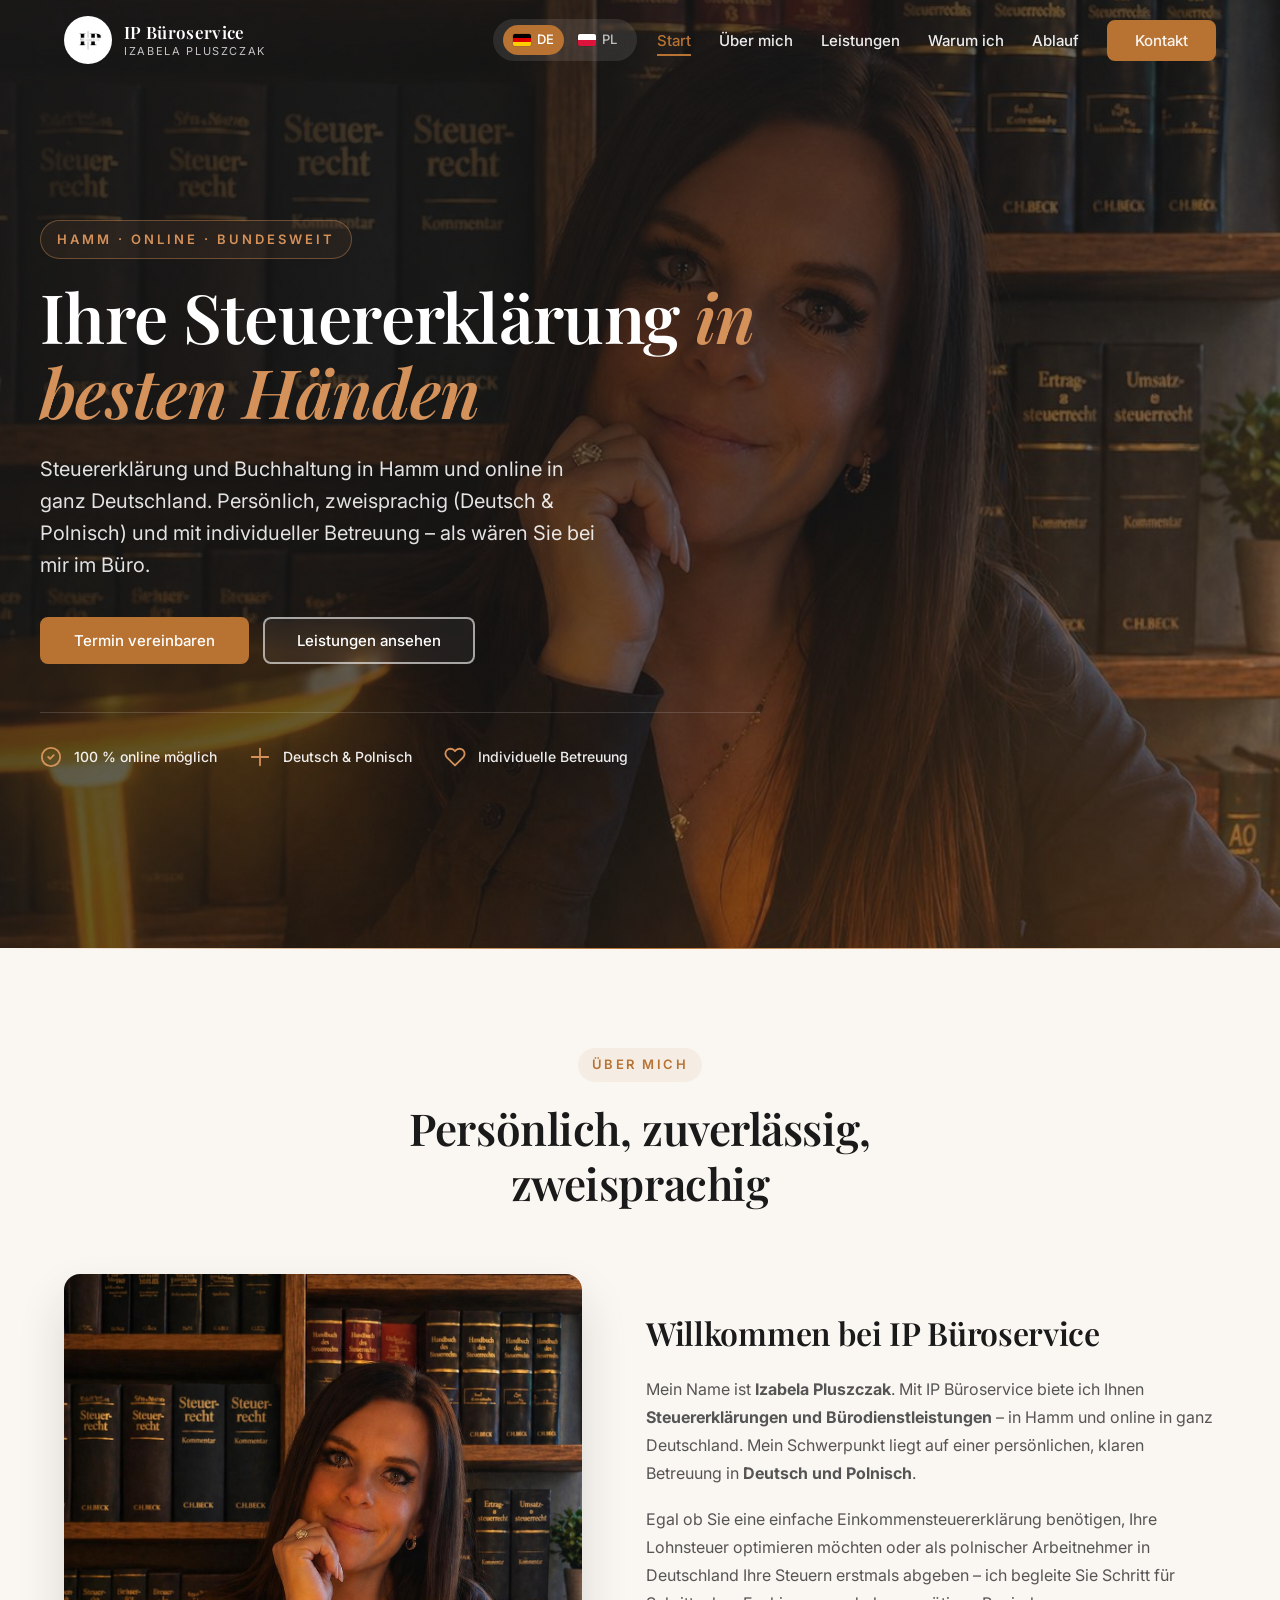
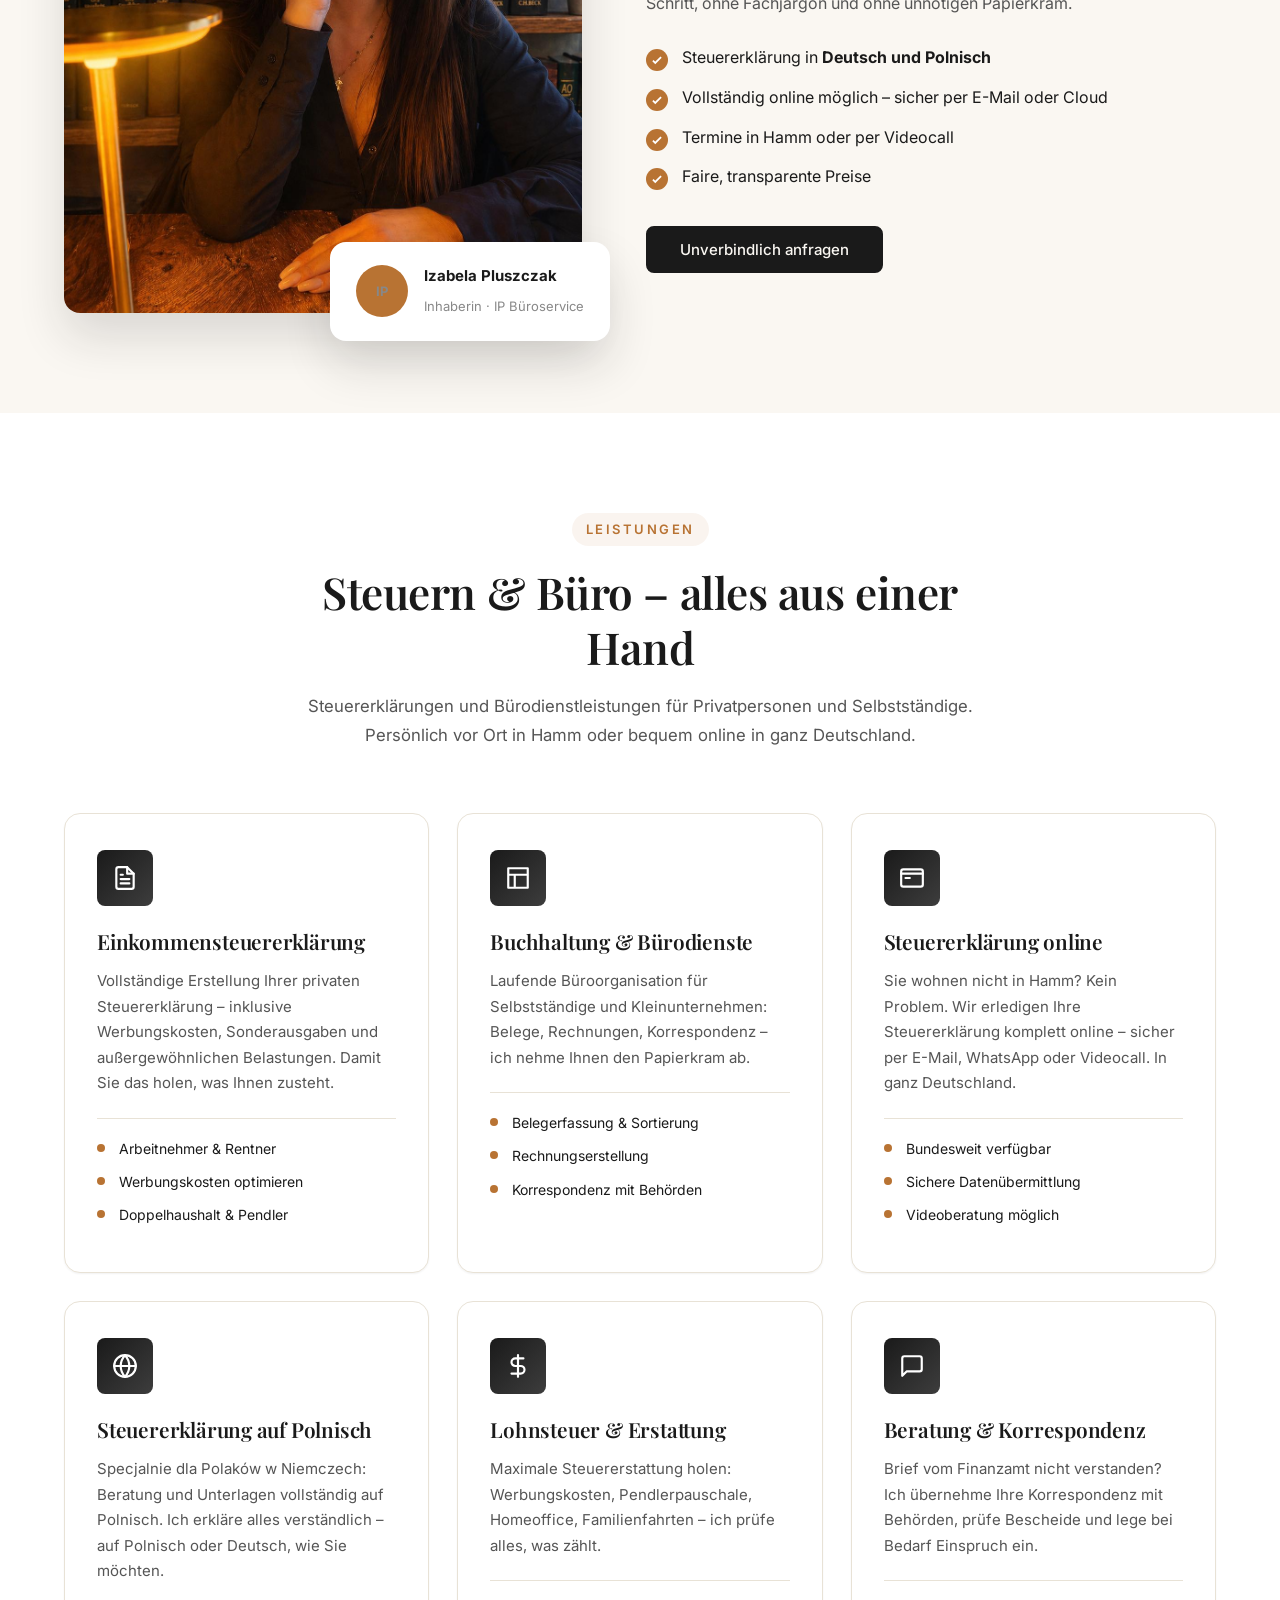
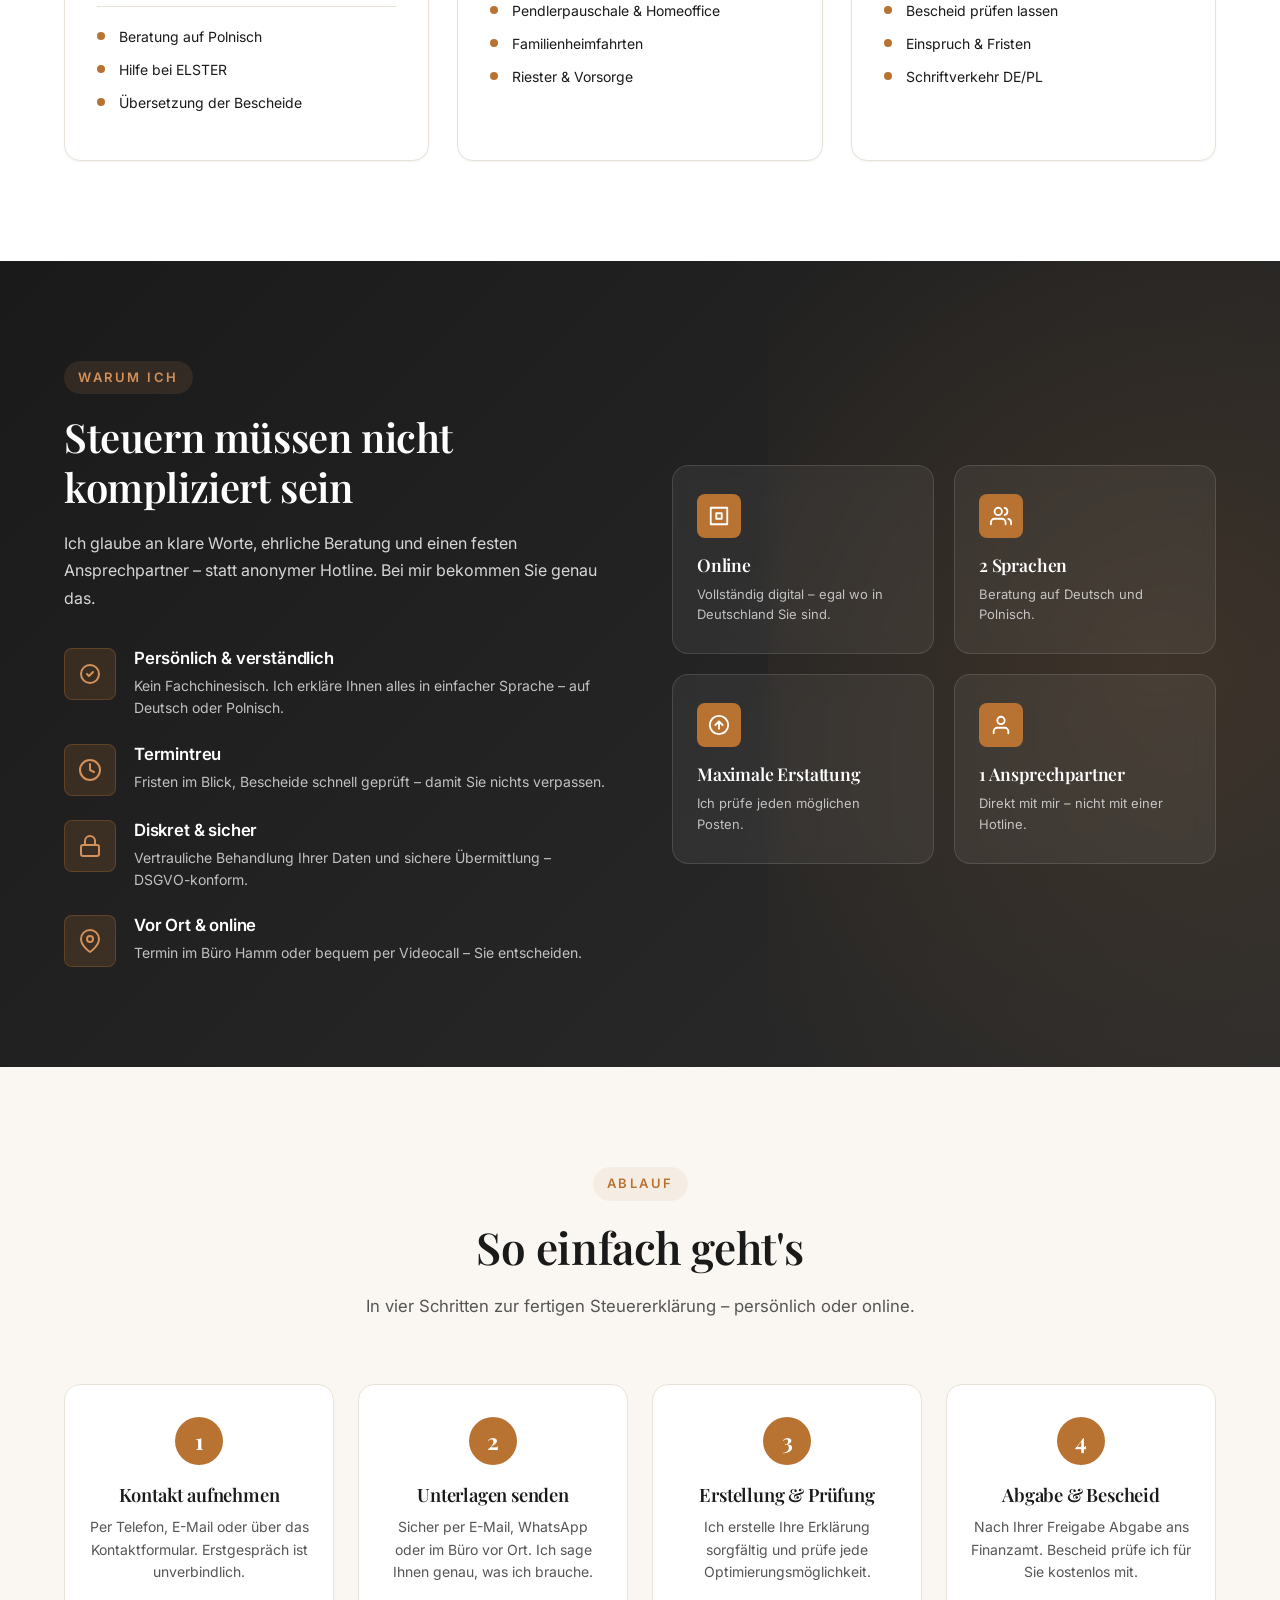
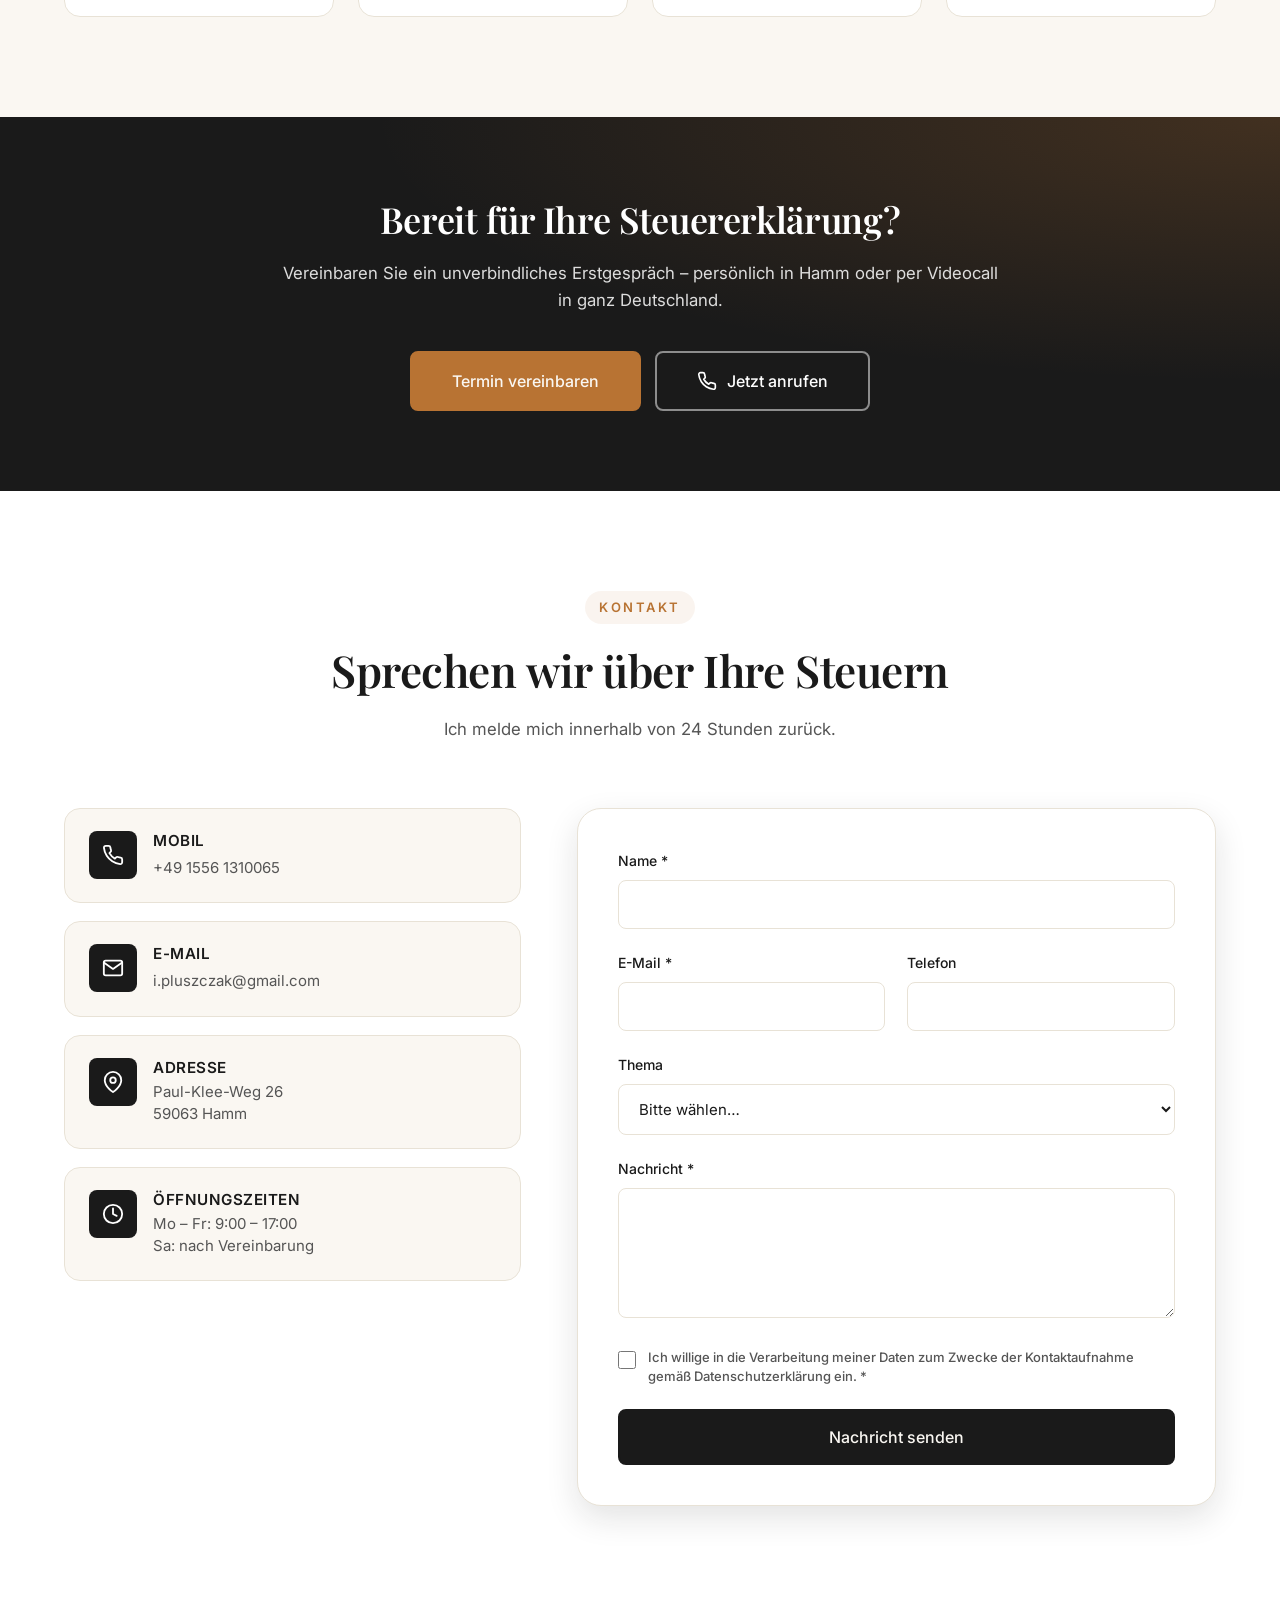
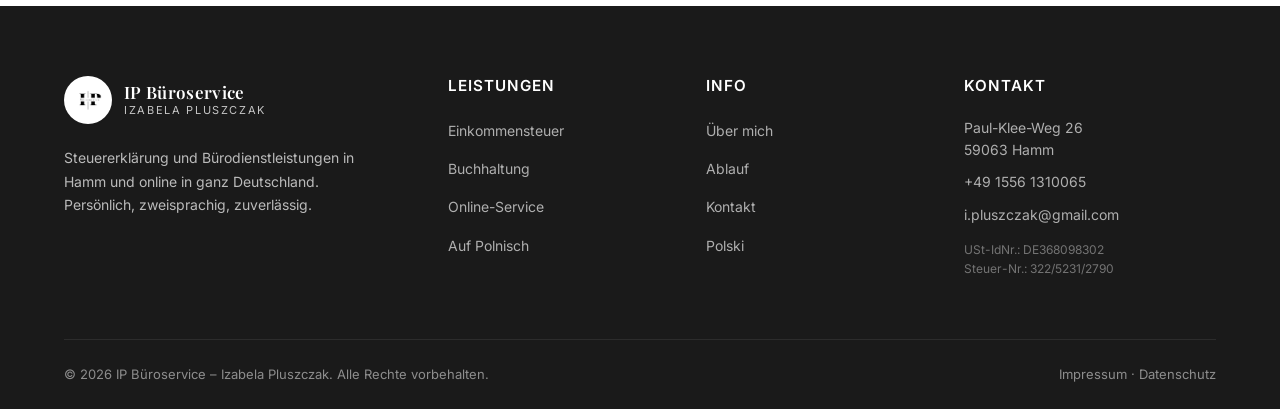
==== index.html @ 6a0ab196 "Initial commit: IP Bueroservice website (DE/PL)" ====
<!DOCTYPE html>
<html lang="de">
<head>
    <meta charset="UTF-8">
    <meta name="viewport" content="width=device-width, initial-scale=1.0">
    <meta name="theme-color" content="#1a1a1a">

    <title>Steuererklärung Hamm & online in ganz Deutschland | IP Büroservice – Izabela Pluszczak</title>
    <meta name="description" content="Steuererklärung in Hamm und online in ganz Deutschland. Polnischsprachige Steuerhilfe und Buchhaltung – persönlich, zuverlässig, individuell. Jetzt Termin vereinbaren.">
    <meta name="keywords" content="Steuererklärung Hamm, Steuererklärung online, polnische Buchhaltung, Lohnsteuerhilfe Hamm, Steuererklärung auf Polnisch, IP Büroservice, Izabela Pluszczak">
    <meta name="author" content="IP Büroservice – Izabela Pluszczak">
    <meta name="robots" content="index, follow">

    <link rel="canonical" href="https://ip-bueroservice.de/">
    <link rel="alternate" hreflang="de" href="https://ip-bueroservice.de/">
    <link rel="alternate" hreflang="pl" href="https://ip-bueroservice.de/pl/">
    <link rel="alternate" hreflang="x-default" href="https://ip-bueroservice.de/">

    <meta property="og:type" content="website">
    <meta property="og:locale" content="de_DE">
    <meta property="og:locale:alternate" content="pl_PL">
    <meta property="og:title" content="Steuererklärung Hamm & online | IP Büroservice">
    <meta property="og:description" content="Steuererklärung in Hamm und online in ganz Deutschland. Polnischsprachige Steuerhilfe und Buchhaltung.">
    <meta property="og:url" content="https://ip-bueroservice.de/">
    <meta property="og:site_name" content="IP Büroservice">
    <meta property="og:image" content="https://ip-bueroservice.de/og-image.jpg">

    <meta name="twitter:card" content="summary_large_image">
    <meta name="twitter:title" content="Steuererklärung Hamm & online | IP Büroservice">
    <meta name="twitter:description" content="Steuererklärung in Hamm und online in ganz Deutschland. Polnischsprachige Steuerhilfe.">

    <link rel="icon" type="image/jpeg" href="image001.jpg">
    <link rel="apple-touch-icon" href="image001.jpg">

    <link rel="stylesheet" href="style.css">
    <link rel="preconnect" href="https://fonts.googleapis.com">
    <link rel="preconnect" href="https://fonts.gstatic.com" crossorigin>
    <link href="https://fonts.googleapis.com/css2?family=Playfair+Display:ital,wght@0,400;0,600;0,700;1,600&family=Inter:wght@300;400;500;600&display=swap" rel="stylesheet">

    <script type="application/ld+json">
    {
        "@context": "https://schema.org",
        "@type": "AccountingService",
        "name": "IP Büroservice – Izabela Pluszczak",
        "image": "https://ip-bueroservice.de/image001.jpg",
        "@id": "https://ip-bueroservice.de/",
        "url": "https://ip-bueroservice.de/",
        "telephone": "+4915561310065",
        "email": "i.pluszczak@gmail.com",
        "priceRange": "$$",
        "address": {
            "@type": "PostalAddress",
            "streetAddress": "Paul-Klee-Weg 26",
            "addressLocality": "Hamm",
            "postalCode": "59063",
            "addressCountry": "DE"
        },
        "areaServed": {
            "@type": "Country",
            "name": "Deutschland"
        },
        "availableLanguage": ["de", "pl"],
        "openingHoursSpecification": [
            {
                "@type": "OpeningHoursSpecification",
                "dayOfWeek": ["Monday", "Tuesday", "Wednesday", "Thursday", "Friday"],
                "opens": "09:00",
                "closes": "17:00"
            }
        ],
        "vatID": "DE368098302",
        "taxID": "322/5231/2790",
        "founder": {
            "@type": "Person",
            "name": "Izabela Pluszczak"
        },
        "description": "Steuererklärung und Buchhaltung in Hamm sowie online in ganz Deutschland. Polnischsprachige Beratung und Bürodienstleistungen.",
        "sameAs": []
    }
    </script>
</head>
<body>
    <!-- Navigation -->
    <nav class="navbar" id="navbar" aria-label="Hauptnavigation">
        <div class="container nav-container">
            <a href="#home" class="logo" aria-label="IP Büroservice – Startseite">
                <img src="image001.jpg" alt="IP Büroservice Logo" class="logo-img" width="48" height="48">
                <span class="logo-text">IP Büroservice<small>Izabela Pluszczak</small></span>
            </a>
            <div class="nav-right">
                <div class="lang-switch" role="group" aria-label="Sprachauswahl">
                    <a href="/" class="active" hreflang="de" aria-current="page"><span class="flag flag-de" aria-hidden="true"></span>DE</a>
                    <a href="/pl/" hreflang="pl"><span class="flag flag-pl" aria-hidden="true"></span>PL</a>
                </div>
                <button class="nav-toggle" id="navToggle" aria-label="Menü öffnen" aria-expanded="false" aria-controls="navMenu">
                    <span></span>
                    <span></span>
                    <span></span>
                </button>
                <ul class="nav-menu" id="navMenu">
                    <li><a href="#home">Start</a></li>
                    <li><a href="#about">Über mich</a></li>
                    <li><a href="#services">Leistungen</a></li>
                    <li><a href="#why-us">Warum ich</a></li>
                    <li><a href="#process">Ablauf</a></li>
                    <li><a href="#contact" class="btn btn-nav">Kontakt</a></li>
                </ul>
            </div>
        </div>
    </nav>

    <!-- Hero -->
    <section class="hero" id="home">
        <div class="hero-image-container">
            <img src="Foto.jpeg" alt="Izabela Pluszczak – IP Büroservice" class="hero-image" width="1200" height="800">
        </div>
        <div class="hero-overlay"></div>
        <div class="container hero-content">
            <div class="hero-text">
                <span class="hero-eyebrow">Hamm · Online · Bundesweit</span>
                <h1>Ihre Steuererklärung <span class="highlight">in besten Händen</span></h1>
                <p class="hero-subtitle">Steuererklärung und Buchhaltung in Hamm und online in ganz Deutschland. Persönlich, zweisprachig (Deutsch &amp; Polnisch) und mit individueller Betreuung – als wären Sie bei mir im Büro.</p>
                <div class="hero-buttons">
                    <a href="#contact" class="btn btn-primary">Termin vereinbaren</a>
                    <a href="#services" class="btn btn-secondary">Leistungen ansehen</a>
                </div>
                <div class="hero-features">
                    <div class="hero-feature">
                        <svg viewBox="0 0 24 24" fill="none" stroke="currentColor" stroke-width="2" stroke-linecap="round" stroke-linejoin="round" aria-hidden="true">
                            <path d="M9 12l2 2 4-4"/>
                            <circle cx="12" cy="12" r="10"/>
                        </svg>
                        <span>100 % online möglich</span>
                    </div>
                    <div class="hero-feature">
                        <svg viewBox="0 0 24 24" fill="none" stroke="currentColor" stroke-width="2" stroke-linecap="round" stroke-linejoin="round" aria-hidden="true">
                            <path d="M3 12h18M12 3v18"/>
                        </svg>
                        <span>Deutsch &amp; Polnisch</span>
                    </div>
                    <div class="hero-feature">
                        <svg viewBox="0 0 24 24" fill="none" stroke="currentColor" stroke-width="2" stroke-linecap="round" stroke-linejoin="round" aria-hidden="true">
                            <path d="M20.84 4.61a5.5 5.5 0 00-7.78 0L12 5.67l-1.06-1.06a5.5 5.5 0 00-7.78 7.78l1.06 1.06L12 21.23l7.78-7.78 1.06-1.06a5.5 5.5 0 000-7.78z"/>
                        </svg>
                        <span>Individuelle Betreuung</span>
                    </div>
                </div>
            </div>
        </div>
    </section>

    <!-- Über mich -->
    <section class="about" id="about">
        <div class="container">
            <div class="section-header">
                <span class="section-tag">Über mich</span>
                <h2>Persönlich, zuverlässig, zweisprachig</h2>
            </div>
            <div class="about-content">
                <div class="about-image">
                    <img src="Foto.jpeg" alt="Izabela Pluszczak – Inhaberin IP Büroservice" width="600" height="800">
                    <div class="about-card">
                        <span class="card-icon">IP</span>
                        <div>
                            <strong>Izabela Pluszczak</strong>
                            <span>Inhaberin · IP Büroservice</span>
                        </div>
                    </div>
                </div>
                <div class="about-text">
                    <h3>Willkommen bei IP Büroservice</h3>
                    <p>Mein Name ist <strong>Izabela Pluszczak</strong>. Mit IP Büroservice biete ich Ihnen <strong>Steuererklärungen und Bürodienstleistungen</strong> – in Hamm und online in ganz Deutschland. Mein Schwerpunkt liegt auf einer persönlichen, klaren Betreuung in <strong>Deutsch und Polnisch</strong>.</p>
                    <p>Egal ob Sie eine einfache Einkommensteuererklärung benötigen, Ihre Lohnsteuer optimieren möchten oder als polnischer Arbeitnehmer in Deutschland Ihre Steuern erstmals abgeben – ich begleite Sie Schritt für Schritt, ohne Fachjargon und ohne unnötigen Papierkram.</p>
                    <ul class="about-list">
                        <li>Steuererklärung in <strong>Deutsch und Polnisch</strong></li>
                        <li>Vollständig online möglich – sicher per E-Mail oder Cloud</li>
                        <li>Termine in Hamm oder per Videocall</li>
                        <li>Faire, transparente Preise</li>
                    </ul>
                    <a href="#contact" class="btn btn-primary">Unverbindlich anfragen</a>
                </div>
            </div>
        </div>
    </section>

    <!-- Leistungen -->
    <section class="services" id="services">
        <div class="container">
            <div class="section-header">
                <span class="section-tag">Leistungen</span>
                <h2>Steuern &amp; Büro – alles aus einer Hand</h2>
                <p>Steuererklärungen und Bürodienstleistungen für Privatpersonen und Selbstständige. Persönlich vor Ort in Hamm oder bequem online in ganz Deutschland.</p>
            </div>
            <div class="services-grid">
                <article class="service-card">
                    <div class="service-icon" aria-hidden="true">
                        <svg viewBox="0 0 24 24" fill="none" stroke="currentColor" stroke-width="2" stroke-linecap="round" stroke-linejoin="round">
                            <path d="M14 2H6a2 2 0 00-2 2v16a2 2 0 002 2h12a2 2 0 002-2V8z"/>
                            <path d="M14 2v6h6M16 13H8M16 17H8M10 9H8"/>
                        </svg>
                    </div>
                    <h3>Einkommensteuererklärung</h3>
                    <p>Vollständige Erstellung Ihrer privaten Steuererklärung – inklusive Werbungskosten, Sonderausgaben und außergewöhnlichen Belastungen. Damit Sie das holen, was Ihnen zusteht.</p>
                    <ul>
                        <li>Arbeitnehmer &amp; Rentner</li>
                        <li>Werbungskosten optimieren</li>
                        <li>Doppelhaushalt &amp; Pendler</li>
                    </ul>
                </article>

                <article class="service-card">
                    <div class="service-icon" aria-hidden="true">
                        <svg viewBox="0 0 24 24" fill="none" stroke="currentColor" stroke-width="2" stroke-linecap="round" stroke-linejoin="round">
                            <path d="M3 3h18v18H3zM3 9h18M9 21V9"/>
                        </svg>
                    </div>
                    <h3>Buchhaltung &amp; Bürodienste</h3>
                    <p>Laufende Büroorganisation für Selbstständige und Kleinunternehmen: Belege, Rechnungen, Korrespondenz – ich nehme Ihnen den Papierkram ab.</p>
                    <ul>
                        <li>Belegerfassung &amp; Sortierung</li>
                        <li>Rechnungserstellung</li>
                        <li>Korrespondenz mit Behörden</li>
                    </ul>
                </article>

                <article class="service-card">
                    <div class="service-icon" aria-hidden="true">
                        <svg viewBox="0 0 24 24" fill="none" stroke="currentColor" stroke-width="2" stroke-linecap="round" stroke-linejoin="round">
                            <rect x="2" y="4" width="20" height="16" rx="2"/>
                            <path d="M2 8h20M6 12h4"/>
                        </svg>
                    </div>
                    <h3>Steuererklärung online</h3>
                    <p>Sie wohnen nicht in Hamm? Kein Problem. Wir erledigen Ihre Steuererklärung komplett online – sicher per E-Mail, WhatsApp oder Videocall. In ganz Deutschland.</p>
                    <ul>
                        <li>Bundesweit verfügbar</li>
                        <li>Sichere Datenübermittlung</li>
                        <li>Videoberatung möglich</li>
                    </ul>
                </article>

                <article class="service-card">
                    <div class="service-icon" aria-hidden="true">
                        <svg viewBox="0 0 24 24" fill="none" stroke="currentColor" stroke-width="2" stroke-linecap="round" stroke-linejoin="round">
                            <circle cx="12" cy="12" r="10"/>
                            <path d="M2 12h20M12 2a15.3 15.3 0 014 10 15.3 15.3 0 01-4 10 15.3 15.3 0 01-4-10 15.3 15.3 0 014-10z"/>
                        </svg>
                    </div>
                    <h3>Steuererklärung auf Polnisch</h3>
                    <p>Specjalnie dla Polaków w Niemczech: Beratung und Unterlagen vollständig auf Polnisch. Ich erkläre alles verständlich – auf Polnisch oder Deutsch, wie Sie möchten.</p>
                    <ul>
                        <li>Beratung auf Polnisch</li>
                        <li>Hilfe bei ELSTER</li>
                        <li>Übersetzung der Bescheide</li>
                    </ul>
                </article>

                <article class="service-card">
                    <div class="service-icon" aria-hidden="true">
                        <svg viewBox="0 0 24 24" fill="none" stroke="currentColor" stroke-width="2" stroke-linecap="round" stroke-linejoin="round">
                            <path d="M12 2v20M17 5H9.5a3.5 3.5 0 000 7h5a3.5 3.5 0 010 7H6"/>
                        </svg>
                    </div>
                    <h3>Lohnsteuer &amp; Erstattung</h3>
                    <p>Maximale Steuererstattung holen: Werbungskosten, Pendlerpauschale, Homeoffice, Familienfahrten – ich prüfe alles, was zählt.</p>
                    <ul>
                        <li>Pendlerpauschale &amp; Homeoffice</li>
                        <li>Familienheimfahrten</li>
                        <li>Riester &amp; Vorsorge</li>
                    </ul>
                </article>

                <article class="service-card">
                    <div class="service-icon" aria-hidden="true">
                        <svg viewBox="0 0 24 24" fill="none" stroke="currentColor" stroke-width="2" stroke-linecap="round" stroke-linejoin="round">
                            <path d="M21 15a2 2 0 01-2 2H7l-4 4V5a2 2 0 012-2h14a2 2 0 012 2z"/>
                        </svg>
                    </div>
                    <h3>Beratung &amp; Korrespondenz</h3>
                    <p>Brief vom Finanzamt nicht verstanden? Ich übernehme Ihre Korrespondenz mit Behörden, prüfe Bescheide und lege bei Bedarf Einspruch ein.</p>
                    <ul>
                        <li>Bescheid prüfen lassen</li>
                        <li>Einspruch &amp; Fristen</li>
                        <li>Schriftverkehr DE/PL</li>
                    </ul>
                </article>
            </div>
        </div>
    </section>

    <!-- Warum ich -->
    <section class="why-us" id="why-us">
        <div class="container">
            <div class="why-us-content">
                <div class="why-us-text">
                    <span class="section-tag">Warum ich</span>
                    <h2>Steuern müssen nicht kompliziert sein</h2>
                    <p>Ich glaube an klare Worte, ehrliche Beratung und einen festen Ansprechpartner – statt anonymer Hotline. Bei mir bekommen Sie genau das.</p>
                    <div class="why-us-features">
                        <div class="feature">
                            <div class="feature-icon" aria-hidden="true">
                                <svg viewBox="0 0 24 24" fill="none" stroke="currentColor" stroke-width="2" stroke-linecap="round" stroke-linejoin="round">
                                    <path d="M9 12l2 2 4-4"/>
                                    <path d="M21 12a9 9 0 11-18 0 9 9 0 0118 0z"/>
                                </svg>
                            </div>
                            <div>
                                <h4>Persönlich &amp; verständlich</h4>
                                <p>Kein Fachchinesisch. Ich erkläre Ihnen alles in einfacher Sprache – auf Deutsch oder Polnisch.</p>
                            </div>
                        </div>
                        <div class="feature">
                            <div class="feature-icon" aria-hidden="true">
                                <svg viewBox="0 0 24 24" fill="none" stroke="currentColor" stroke-width="2" stroke-linecap="round" stroke-linejoin="round">
                                    <circle cx="12" cy="12" r="10"/>
                                    <path d="M12 6v6l4 2"/>
                                </svg>
                            </div>
                            <div>
                                <h4>Termintreu</h4>
                                <p>Fristen im Blick, Bescheide schnell geprüft – damit Sie nichts verpassen.</p>
                            </div>
                        </div>
                        <div class="feature">
                            <div class="feature-icon" aria-hidden="true">
                                <svg viewBox="0 0 24 24" fill="none" stroke="currentColor" stroke-width="2" stroke-linecap="round" stroke-linejoin="round">
                                    <rect x="3" y="11" width="18" height="11" rx="2"/>
                                    <path d="M7 11V7a5 5 0 0110 0v4"/>
                                </svg>
                            </div>
                            <div>
                                <h4>Diskret &amp; sicher</h4>
                                <p>Vertrauliche Behandlung Ihrer Daten und sichere Übermittlung – DSGVO-konform.</p>
                            </div>
                        </div>
                        <div class="feature">
                            <div class="feature-icon" aria-hidden="true">
                                <svg viewBox="0 0 24 24" fill="none" stroke="currentColor" stroke-width="2" stroke-linecap="round" stroke-linejoin="round">
                                    <path d="M21 10c0 7-9 13-9 13s-9-6-9-13a9 9 0 0118 0z"/>
                                    <circle cx="12" cy="10" r="3"/>
                                </svg>
                            </div>
                            <div>
                                <h4>Vor Ort &amp; online</h4>
                                <p>Termin im Büro Hamm oder bequem per Videocall – Sie entscheiden.</p>
                            </div>
                        </div>
                    </div>
                </div>
                <div class="why-us-cards">
                    <div class="value-card">
                        <div class="value-card-icon" aria-hidden="true">
                            <svg viewBox="0 0 24 24" fill="none" stroke="currentColor" stroke-width="2" stroke-linecap="round" stroke-linejoin="round">
                                <path d="M3 3h18v18H3zM9 9h6v6H9z"/>
                            </svg>
                        </div>
                        <h4>Online</h4>
                        <p>Vollständig digital – egal wo in Deutschland Sie sind.</p>
                    </div>
                    <div class="value-card">
                        <div class="value-card-icon" aria-hidden="true">
                            <svg viewBox="0 0 24 24" fill="none" stroke="currentColor" stroke-width="2" stroke-linecap="round" stroke-linejoin="round">
                                <path d="M17 21v-2a4 4 0 00-4-4H5a4 4 0 00-4 4v2"/>
                                <circle cx="9" cy="7" r="4"/>
                                <path d="M23 21v-2a4 4 0 00-3-3.87M16 3.13a4 4 0 010 7.75"/>
                            </svg>
                        </div>
                        <h4>2 Sprachen</h4>
                        <p>Beratung auf Deutsch und Polnisch.</p>
                    </div>
                    <div class="value-card">
                        <div class="value-card-icon" aria-hidden="true">
                            <svg viewBox="0 0 24 24" fill="none" stroke="currentColor" stroke-width="2" stroke-linecap="round" stroke-linejoin="round">
                                <circle cx="12" cy="12" r="10"/>
                                <path d="M16 12l-4-4-4 4M12 16V8"/>
                            </svg>
                        </div>
                        <h4>Maximale Erstattung</h4>
                        <p>Ich prüfe jeden möglichen Posten.</p>
                    </div>
                    <div class="value-card">
                        <div class="value-card-icon" aria-hidden="true">
                            <svg viewBox="0 0 24 24" fill="none" stroke="currentColor" stroke-width="2" stroke-linecap="round" stroke-linejoin="round">
                                <path d="M20 21v-2a4 4 0 00-4-4H8a4 4 0 00-4 4v2"/>
                                <circle cx="12" cy="7" r="4"/>
                            </svg>
                        </div>
                        <h4>1 Ansprechpartner</h4>
                        <p>Direkt mit mir – nicht mit einer Hotline.</p>
                    </div>
                </div>
            </div>
        </div>
    </section>

    <!-- Ablauf -->
    <section class="process" id="process">
        <div class="container">
            <div class="section-header">
                <span class="section-tag">Ablauf</span>
                <h2>So einfach geht's</h2>
                <p>In vier Schritten zur fertigen Steuererklärung – persönlich oder online.</p>
            </div>
            <div class="process-steps">
                <div class="process-step">
                    <span class="process-number">1</span>
                    <h4>Kontakt aufnehmen</h4>
                    <p>Per Telefon, E-Mail oder über das Kontaktformular. Erstgespräch ist unverbindlich.</p>
                </div>
                <div class="process-step">
                    <span class="process-number">2</span>
                    <h4>Unterlagen senden</h4>
                    <p>Sicher per E-Mail, WhatsApp oder im Büro vor Ort. Ich sage Ihnen genau, was ich brauche.</p>
                </div>
                <div class="process-step">
                    <span class="process-number">3</span>
                    <h4>Erstellung &amp; Prüfung</h4>
                    <p>Ich erstelle Ihre Erklärung sorgfältig und prüfe jede Optimierungsmöglichkeit.</p>
                </div>
                <div class="process-step">
                    <span class="process-number">4</span>
                    <h4>Abgabe &amp; Bescheid</h4>
                    <p>Nach Ihrer Freigabe Abgabe ans Finanzamt. Bescheid prüfe ich für Sie kostenlos mit.</p>
                </div>
            </div>
        </div>
    </section>

    <!-- CTA -->
    <section class="cta" aria-label="Jetzt Termin vereinbaren">
        <div class="container">
            <div class="cta-content">
                <h2>Bereit für Ihre Steuererklärung?</h2>
                <p>Vereinbaren Sie ein unverbindliches Erstgespräch – persönlich in Hamm oder per Videocall in ganz Deutschland.</p>
                <div class="cta-buttons">
                    <a href="#contact" class="btn btn-primary btn-large">Termin vereinbaren</a>
                    <a href="tel:+4915561310065" class="btn btn-secondary btn-large">
                        <svg viewBox="0 0 24 24" fill="none" stroke="currentColor" stroke-width="2" stroke-linecap="round" stroke-linejoin="round" width="20" height="20" aria-hidden="true">
                            <path d="M22 16.92v3a2 2 0 01-2.18 2 19.79 19.79 0 01-8.63-3.07 19.5 19.5 0 01-6-6 19.79 19.79 0 01-3.07-8.67A2 2 0 014.11 2h3a2 2 0 012 1.72 12.84 12.84 0 00.7 2.81 2 2 0 01-.45 2.11L8.09 9.91a16 16 0 006 6l1.27-1.27a2 2 0 012.11-.45 12.84 12.84 0 002.81.7A2 2 0 0122 16.92z"/>
                        </svg>
                        Jetzt anrufen
                    </a>
                </div>
            </div>
        </div>
    </section>

    <!-- Kontakt -->
    <section class="contact" id="contact">
        <div class="container">
            <div class="section-header">
                <span class="section-tag">Kontakt</span>
                <h2>Sprechen wir über Ihre Steuern</h2>
                <p>Ich melde mich innerhalb von 24 Stunden zurück.</p>
            </div>
            <div class="contact-content">
                <div class="contact-info">
                    <div class="contact-card">
                        <div class="contact-icon" aria-hidden="true">
                            <svg viewBox="0 0 24 24" fill="none" stroke="currentColor" stroke-width="2" stroke-linecap="round" stroke-linejoin="round">
                                <path d="M22 16.92v3a2 2 0 01-2.18 2 19.79 19.79 0 01-8.63-3.07 19.5 19.5 0 01-6-6 19.79 19.79 0 01-3.07-8.67A2 2 0 014.11 2h3a2 2 0 012 1.72 12.84 12.84 0 00.7 2.81 2 2 0 01-.45 2.11L8.09 9.91a16 16 0 006 6l1.27-1.27a2 2 0 012.11-.45 12.84 12.84 0 002.81.7A2 2 0 0122 16.92z"/>
                            </svg>
                        </div>
                        <div>
                            <h4>Mobil</h4>
                            <a href="tel:+4915561310065">+49 1556 1310065</a>
                        </div>
                    </div>
                    <div class="contact-card">
                        <div class="contact-icon" aria-hidden="true">
                            <svg viewBox="0 0 24 24" fill="none" stroke="currentColor" stroke-width="2" stroke-linecap="round" stroke-linejoin="round">
                                <path d="M4 4h16c1.1 0 2 .9 2 2v12c0 1.1-.9 2-2 2H4c-1.1 0-2-.9-2-2V6c0-1.1.9-2 2-2z"/>
                                <path d="M22 6l-10 7L2 6"/>
                            </svg>
                        </div>
                        <div>
                            <h4>E-Mail</h4>
                            <a href="mailto:i.pluszczak@gmail.com">i.pluszczak@gmail.com</a>
                        </div>
                    </div>
                    <div class="contact-card">
                        <div class="contact-icon" aria-hidden="true">
                            <svg viewBox="0 0 24 24" fill="none" stroke="currentColor" stroke-width="2" stroke-linecap="round" stroke-linejoin="round">
                                <path d="M21 10c0 7-9 13-9 13s-9-6-9-13a9 9 0 0118 0z"/>
                                <circle cx="12" cy="10" r="3"/>
                            </svg>
                        </div>
                        <div>
                            <h4>Adresse</h4>
                            <p>Paul-Klee-Weg 26<br>59063 Hamm</p>
                        </div>
                    </div>
                    <div class="contact-card">
                        <div class="contact-icon" aria-hidden="true">
                            <svg viewBox="0 0 24 24" fill="none" stroke="currentColor" stroke-width="2" stroke-linecap="round" stroke-linejoin="round">
                                <circle cx="12" cy="12" r="10"/>
                                <path d="M12 6v6l4 2"/>
                            </svg>
                        </div>
                        <div>
                            <h4>Öffnungszeiten</h4>
                            <p>Mo – Fr: 9:00 – 17:00<br>Sa: nach Vereinbarung</p>
                        </div>
                    </div>
                </div>
                <form class="contact-form" id="contactForm" novalidate>
                    <div class="form-group">
                        <label for="name">Name *</label>
                        <input type="text" id="name" name="name" required autocomplete="name">
                    </div>
                    <div class="form-row">
                        <div class="form-group">
                            <label for="email">E-Mail *</label>
                            <input type="email" id="email" name="email" required autocomplete="email">
                        </div>
                        <div class="form-group">
                            <label for="phone">Telefon</label>
                            <input type="tel" id="phone" name="phone" autocomplete="tel">
                        </div>
                    </div>
                    <div class="form-group">
                        <label for="subject">Thema</label>
                        <select id="subject" name="subject">
                            <option value="">Bitte wählen…</option>
                            <option value="einkommensteuer">Einkommensteuererklärung</option>
                            <option value="online">Steuererklärung online</option>
                            <option value="polnisch">Beratung auf Polnisch</option>
                            <option value="buchhaltung">Buchhaltung / Bürodienste</option>
                            <option value="sonstiges">Sonstiges</option>
                        </select>
                    </div>
                    <div class="form-group">
                        <label for="message">Nachricht *</label>
                        <textarea id="message" name="message" rows="5" required></textarea>
                    </div>
                    <div class="form-group form-checkbox">
                        <input type="checkbox" id="privacy" name="privacy" required>
                        <label for="privacy">Ich willige in die Verarbeitung meiner Daten zum Zwecke der Kontaktaufnahme gemäß <a href="/datenschutz/">Datenschutzerklärung</a> ein. *</label>
                    </div>
                    <button type="submit" class="btn btn-primary btn-large form-submit">Nachricht senden</button>
                </form>
            </div>
        </div>
    </section>

    <!-- Footer -->
    <footer class="footer">
        <div class="container">
            <div class="footer-content">
                <div class="footer-brand">
                    <a href="#home" class="logo">
                        <img src="image001.jpg" alt="IP Büroservice Logo" class="logo-img" width="48" height="48">
                        <span class="logo-text">IP Büroservice<small>Izabela Pluszczak</small></span>
                    </a>
                    <p>Steuererklärung und Bürodienstleistungen in Hamm und online in ganz Deutschland. Persönlich, zweisprachig, zuverlässig.</p>
                </div>
                <div class="footer-links">
                    <h4>Leistungen</h4>
                    <ul>
                        <li><a href="#services">Einkommensteuer</a></li>
                        <li><a href="#services">Buchhaltung</a></li>
                        <li><a href="#services">Online-Service</a></li>
                        <li><a href="#services">Auf Polnisch</a></li>
                    </ul>
                </div>
                <div class="footer-links">
                    <h4>Info</h4>
                    <ul>
                        <li><a href="#about">Über mich</a></li>
                        <li><a href="#process">Ablauf</a></li>
                        <li><a href="#contact">Kontakt</a></li>
                        <li><a href="/pl/" hreflang="pl">Polski</a></li>
                    </ul>
                </div>
                <div class="footer-contact">
                    <h4>Kontakt</h4>
                    <p>Paul-Klee-Weg 26<br>59063 Hamm</p>
                    <p><a href="tel:+4915561310065">+49 1556 1310065</a></p>
                    <p><a href="mailto:i.pluszczak@gmail.com">i.pluszczak@gmail.com</a></p>
                    <p style="font-size:12px;opacity:.6;margin-top:14px;">USt-IdNr.: DE368098302<br>Steuer-Nr.: 322/5231/2790</p>
                </div>
            </div>
            <div class="footer-bottom">
                <p>&copy; <span id="year"></span> IP Büroservice – Izabela Pluszczak. Alle Rechte vorbehalten.</p>
                <p><a href="/impressum/">Impressum</a> · <a href="/datenschutz/">Datenschutz</a></p>
            </div>
        </div>
    </footer>

    <script src="script.js"></script>
</body>
</html>
---- style.css ----
/* ===== VARIABLES ===== */
:root {
    --black: #1a1a1a;
    --black-soft: #2c2c2c;
    --charcoal: #3d3d3d;
    --copper: #b87333;
    --copper-light: #d4915a;
    --copper-dark: #8f5a28;
    --beige: #f5efe6;
    --beige-warm: #ebe2d3;
    --cream: #faf7f2;
    --text: #1a1a1a;
    --text-light: #555555;
    --text-muted: #888888;
    --bg: #ffffff;
    --bg-alt: var(--cream);
    --bg-dark: var(--black);
    --border: #e8e2d6;
    --shadow-sm: 0 1px 2px rgba(26, 26, 26, 0.06);
    --shadow: 0 4px 12px rgba(26, 26, 26, 0.08);
    --shadow-lg: 0 12px 32px rgba(26, 26, 26, 0.12);
    --shadow-xl: 0 24px 48px rgba(26, 26, 26, 0.14);
    --radius: 8px;
    --radius-lg: 16px;
    --radius-xl: 24px;
    --transition: all 0.3s cubic-bezier(0.4, 0, 0.2, 1);
}

/* ===== RESET & BASE ===== */
*, *::before, *::after {
    margin: 0;
    padding: 0;
    box-sizing: border-box;
}

html {
    scroll-behavior: smooth;
    -webkit-text-size-adjust: 100%;
}

body {
    font-family: 'Inter', -apple-system, BlinkMacSystemFont, 'Segoe UI', Roboto, sans-serif;
    font-size: 16px;
    line-height: 1.65;
    color: var(--text);
    background: var(--bg);
    overflow-x: hidden;
    -webkit-font-smoothing: antialiased;
    -moz-osx-font-smoothing: grayscale;
}

h1, h2, h3, h4, h5, h6 {
    font-family: 'Playfair Display', Georgia, serif;
    font-weight: 600;
    line-height: 1.25;
    color: var(--black);
    letter-spacing: -0.01em;
}

a {
    text-decoration: none;
    color: inherit;
    transition: var(--transition);
}

img {
    max-width: 100%;
    height: auto;
    display: block;
}

ul {
    list-style: none;
}

button {
    font-family: inherit;
    cursor: pointer;
}

.container {
    max-width: 1200px;
    margin: 0 auto;
    padding: 0 24px;
    width: 100%;
}

/* ===== BUTTONS ===== */
.btn {
    display: inline-flex;
    align-items: center;
    justify-content: center;
    gap: 10px;
    padding: 14px 32px;
    font-family: 'Inter', sans-serif;
    font-size: 15px;
    font-weight: 500;
    border-radius: var(--radius);
    border: 2px solid transparent;
    cursor: pointer;
    transition: var(--transition);
    white-space: nowrap;
    line-height: 1;
}

.btn-primary {
    background: var(--black);
    color: var(--cream);
    border-color: var(--black);
}

.btn-primary:hover {
    background: var(--copper);
    border-color: var(--copper);
    transform: translateY(-2px);
    box-shadow: var(--shadow-lg);
}

.btn-secondary {
    background: transparent;
    color: var(--black);
    border-color: var(--black);
}

.btn-secondary:hover {
    background: var(--black);
    color: var(--cream);
}

.btn-large {
    padding: 18px 40px;
    font-size: 16px;
}

.btn-nav {
    padding: 11px 26px;
    background: var(--copper);
    color: white;
    border-color: var(--copper);
}

.btn-nav:hover {
    background: var(--copper-dark);
    border-color: var(--copper-dark);
    color: white;
}

/* ===== LANGUAGE SWITCHER ===== */
.lang-switch {
    display: inline-flex;
    align-items: center;
    gap: 4px;
    padding: 6px 10px;
    background: rgba(255, 255, 255, 0.1);
    border-radius: 999px;
    font-size: 13px;
    font-weight: 500;
}

.lang-switch a {
    display: inline-flex;
    align-items: center;
    gap: 6px;
    padding: 4px 10px;
    border-radius: 999px;
    color: rgba(255, 255, 255, 0.7);
}

.lang-switch a.active {
    background: var(--copper);
    color: white;
}

.lang-switch .flag {
    width: 18px;
    height: 12px;
    border-radius: 2px;
    display: inline-block;
    box-shadow: 0 0 0 1px rgba(0, 0, 0, 0.08);
    flex-shrink: 0;
    overflow: hidden;
}

.lang-switch .flag-de {
    background: linear-gradient(to bottom, #000 0 33.33%, #dd0000 33.33% 66.66%, #ffce00 66.66% 100%);
}

.lang-switch .flag-pl {
    background: linear-gradient(to bottom, #fff 0 50%, #dc143c 50% 100%);
}

.navbar.scrolled .lang-switch {
    background: var(--beige);
}

.navbar.scrolled .lang-switch a {
    color: var(--text-light);
}

.navbar.scrolled .lang-switch a.active {
    color: white;
}

/* ===== NAVIGATION ===== */
.navbar {
    position: fixed;
    top: 0;
    left: 0;
    right: 0;
    z-index: 1000;
    background: transparent;
    padding: 16px 0;
    transition: var(--transition);
}

.navbar.scrolled {
    background: rgba(255, 255, 255, 0.98);
    backdrop-filter: blur(12px);
    -webkit-backdrop-filter: blur(12px);
    box-shadow: var(--shadow);
    padding: 10px 0;
}

.nav-container {
    display: flex;
    align-items: center;
    justify-content: space-between;
    gap: 16px;
}

.logo {
    display: flex;
    align-items: center;
    gap: 12px;
    flex-shrink: 0;
}

.logo-img {
    width: 48px;
    height: 48px;
    object-fit: contain;
    background: white;
    border-radius: 50%;
    padding: 4px;
    box-shadow: var(--shadow-sm);
    transition: var(--transition);
}

.navbar.scrolled .logo-img {
    width: 42px;
    height: 42px;
}

.logo-text {
    font-family: 'Playfair Display', serif;
    font-weight: 600;
    font-size: 17px;
    color: white;
    letter-spacing: 0.02em;
    line-height: 1.2;
}

.logo-text small {
    display: block;
    font-family: 'Inter', sans-serif;
    font-weight: 400;
    font-size: 11px;
    letter-spacing: 0.15em;
    text-transform: uppercase;
    opacity: 0.75;
    margin-top: 2px;
}

.navbar.scrolled .logo-text {
    color: var(--black);
}

.nav-right {
    display: flex;
    align-items: center;
    gap: 20px;
}

.nav-menu {
    display: flex;
    align-items: center;
    gap: 28px;
}

.nav-menu a {
    font-size: 15px;
    font-weight: 500;
    color: rgba(255, 255, 255, 0.92);
    position: relative;
}

.nav-menu a::after {
    content: "";
    position: absolute;
    bottom: -6px;
    left: 0;
    width: 0;
    height: 2px;
    background: var(--copper);
    transition: var(--transition);
}

.nav-menu a:hover::after,
.nav-menu a.active::after {
    width: 100%;
}

.navbar.scrolled .nav-menu a {
    color: var(--text);
}

.nav-menu a:hover,
.nav-menu a.active {
    color: var(--copper);
}

.navbar.scrolled .nav-menu a:hover,
.navbar.scrolled .nav-menu a.active {
    color: var(--copper);
}

.nav-toggle {
    display: none;
    flex-direction: column;
    gap: 5px;
    background: none;
    border: none;
    cursor: pointer;
    padding: 8px;
    z-index: 1001;
}

.nav-toggle span {
    width: 26px;
    height: 2px;
    background: white;
    transition: var(--transition);
    border-radius: 2px;
}

.navbar.scrolled .nav-toggle span {
    background: var(--black);
}

.nav-toggle.active span {
    background: white !important;
}

/* ===== HERO ===== */
.hero {
    position: relative;
    min-height: 100vh;
    min-height: 100dvh;
    display: flex;
    align-items: center;
    overflow: hidden;
    background: var(--black);
}

.hero-overlay {
    position: absolute;
    inset: 0;
    background: linear-gradient(135deg, rgba(26, 26, 26, 0.88) 0%, rgba(26, 26, 26, 0.6) 60%, rgba(184, 115, 51, 0.35) 100%);
    z-index: 1;
}

.hero-image-container {
    position: absolute;
    inset: 0;
    z-index: 0;
}

.hero-image {
    width: 100%;
    height: 100%;
    object-fit: cover;
    object-position: center 30%;
}

.hero-content {
    position: relative;
    z-index: 2;
    padding: 120px 0 80px;
    width: 100%;
}

.hero-text {
    max-width: 720px;
}

.hero-eyebrow {
    display: inline-block;
    font-size: 13px;
    font-weight: 600;
    text-transform: uppercase;
    letter-spacing: 3px;
    color: var(--copper-light);
    margin-bottom: 20px;
    padding: 8px 16px;
    border: 1px solid rgba(212, 145, 90, 0.4);
    border-radius: 999px;
    background: rgba(212, 145, 90, 0.08);
}

.hero h1 {
    font-size: clamp(2rem, 6vw, 4.25rem);
    color: white;
    margin-bottom: 24px;
    line-height: 1.1;
}

.hero h1 .highlight {
    color: var(--copper-light);
    font-style: italic;
}

.hero-subtitle {
    font-size: clamp(1rem, 2.2vw, 1.25rem);
    color: rgba(255, 255, 255, 0.88);
    margin-bottom: 36px;
    max-width: 560px;
    line-height: 1.6;
}

.hero-buttons {
    display: flex;
    gap: 14px;
    margin-bottom: 48px;
    flex-wrap: wrap;
}

.hero .btn-primary {
    background: var(--copper);
    border-color: var(--copper);
    color: white;
}

.hero .btn-primary:hover {
    background: var(--copper-dark);
    border-color: var(--copper-dark);
}

.hero .btn-secondary {
    color: white;
    border-color: rgba(255, 255, 255, 0.6);
    background: rgba(255, 255, 255, 0.05);
    backdrop-filter: blur(8px);
}

.hero .btn-secondary:hover {
    background: white;
    color: var(--black);
    border-color: white;
}

.hero-features {
    display: flex;
    gap: 32px;
    flex-wrap: wrap;
    padding-top: 32px;
    border-top: 1px solid rgba(255, 255, 255, 0.15);
}

.hero-feature {
    display: flex;
    align-items: center;
    gap: 12px;
    color: rgba(255, 255, 255, 0.92);
    font-size: 14px;
    font-weight: 500;
}

.hero-feature svg {
    width: 22px;
    height: 22px;
    color: var(--copper-light);
    flex-shrink: 0;
}

/* ===== SECTIONS ===== */
section {
    padding: 100px 0;
}

.section-header {
    text-align: center;
    max-width: 720px;
    margin: 0 auto 64px;
}

.section-tag {
    display: inline-block;
    font-size: 13px;
    font-weight: 600;
    text-transform: uppercase;
    letter-spacing: 2.5px;
    color: var(--copper);
    margin-bottom: 18px;
    padding: 6px 14px;
    background: rgba(184, 115, 51, 0.08);
    border-radius: 999px;
}

.section-header h2 {
    font-size: clamp(1.75rem, 4vw, 2.75rem);
    margin-bottom: 18px;
}

.section-header p {
    color: var(--text-light);
    font-size: 1.05rem;
    line-height: 1.7;
}

/* ===== ABOUT ===== */
.about {
    background: var(--cream);
    position: relative;
}

.about::before {
    content: "";
    position: absolute;
    top: 0;
    left: 0;
    right: 0;
    height: 1px;
    background: linear-gradient(90deg, transparent, var(--copper), transparent);
}

.about-content {
    display: grid;
    grid-template-columns: 1fr 1.1fr;
    gap: 64px;
    align-items: center;
}

.about-image {
    position: relative;
}

.about-image img {
    border-radius: var(--radius-lg);
    box-shadow: var(--shadow-xl);
    width: 100%;
}

.about-image::after {
    content: "";
    position: absolute;
    top: 20px;
    left: 20px;
    right: -20px;
    bottom: -20px;
    border: 2px solid var(--copper);
    border-radius: var(--radius-lg);
    z-index: -1;
}

.about-card {
    position: absolute;
    bottom: -28px;
    right: -28px;
    background: white;
    padding: 22px 26px;
    border-radius: var(--radius-lg);
    box-shadow: var(--shadow-xl);
    display: flex;
    align-items: center;
    gap: 16px;
    max-width: 320px;
}

.card-icon {
    width: 52px;
    height: 52px;
    min-width: 52px;
    background: var(--copper);
    color: white;
    font-size: 24px;
    font-weight: 700;
    display: flex;
    align-items: center;
    justify-content: center;
    border-radius: 50%;
}

.about-card strong {
    display: block;
    color: var(--black);
    margin-bottom: 4px;
    font-size: 15px;
}

.about-card span {
    font-size: 13px;
    color: var(--text-muted);
}

.about-text h3 {
    font-size: clamp(1.5rem, 3vw, 2rem);
    margin-bottom: 22px;
}

.about-text p {
    color: var(--text-light);
    margin-bottom: 18px;
    line-height: 1.75;
}

.about-list {
    margin: 28px 0 36px;
    display: grid;
    gap: 14px;
}

.about-list li {
    position: relative;
    padding-left: 36px;
    color: var(--text);
    line-height: 1.6;
}

.about-list li::before {
    content: "";
    position: absolute;
    left: 0;
    top: 4px;
    width: 22px;
    height: 22px;
    background: var(--copper);
    border-radius: 50%;
    background-image: url("data:image/svg+xml,%3Csvg viewBox='0 0 24 24' fill='none' stroke='white' stroke-width='3' xmlns='http://www.w3.org/2000/svg'%3E%3Cpath d='M5 13l4 4L19 7'/%3E%3C/svg%3E");
    background-size: 14px;
    background-position: center;
    background-repeat: no-repeat;
}

/* ===== SERVICES ===== */
.services-grid {
    display: grid;
    grid-template-columns: repeat(3, 1fr);
    gap: 28px;
}

.service-card {
    background: white;
    padding: 36px 32px;
    border-radius: var(--radius-lg);
    box-shadow: var(--shadow-sm);
    transition: var(--transition);
    border: 1px solid var(--border);
    position: relative;
    overflow: hidden;
}

.service-card::before {
    content: "";
    position: absolute;
    top: 0;
    left: 0;
    right: 0;
    height: 3px;
    background: var(--copper);
    transform: scaleX(0);
    transform-origin: left;
    transition: var(--transition);
}

.service-card:hover {
    transform: translateY(-6px);
    box-shadow: var(--shadow-xl);
    border-color: var(--copper-light);
}

.service-card:hover::before {
    transform: scaleX(1);
}

.service-icon {
    width: 56px;
    height: 56px;
    background: linear-gradient(135deg, var(--black) 0%, var(--charcoal) 100%);
    border-radius: var(--radius);
    display: flex;
    align-items: center;
    justify-content: center;
    margin-bottom: 22px;
    transition: var(--transition);
}

.service-card:hover .service-icon {
    background: linear-gradient(135deg, var(--copper-dark) 0%, var(--copper) 100%);
}

.service-icon svg {
    width: 26px;
    height: 26px;
    color: white;
}

.service-card h3 {
    font-size: 1.3rem;
    margin-bottom: 14px;
}

.service-card > p {
    color: var(--text-light);
    margin-bottom: 22px;
    font-size: 15px;
    line-height: 1.7;
}

.service-card ul {
    border-top: 1px solid var(--border);
    padding-top: 18px;
}

.service-card ul li {
    position: relative;
    padding-left: 22px;
    margin-bottom: 10px;
    font-size: 14px;
    color: var(--text);
}

.service-card ul li::before {
    content: "";
    position: absolute;
    left: 0;
    top: 7px;
    width: 8px;
    height: 8px;
    background: var(--copper);
    border-radius: 50%;
}

/* ===== WHY US ===== */
.why-us {
    background: linear-gradient(135deg, var(--black) 0%, var(--black-soft) 100%);
    color: white;
    position: relative;
    overflow: hidden;
}

.why-us::before {
    content: "";
    position: absolute;
    top: -50%;
    right: -20%;
    width: 60%;
    height: 200%;
    background: radial-gradient(circle, rgba(184, 115, 51, 0.15) 0%, transparent 60%);
    pointer-events: none;
}

.why-us-content {
    display: grid;
    grid-template-columns: 1fr 1fr;
    gap: 64px;
    align-items: center;
    position: relative;
    z-index: 1;
}

.why-us-text h2 {
    color: white;
    font-size: clamp(1.75rem, 3.5vw, 2.5rem);
    margin-bottom: 18px;
}

.why-us-text > p {
    color: rgba(255, 255, 255, 0.82);
    margin-bottom: 36px;
    line-height: 1.7;
}

.why-us-text .section-tag {
    color: var(--copper-light);
    background: rgba(212, 145, 90, 0.12);
}

.why-us-features {
    display: grid;
    gap: 24px;
}

.feature {
    display: flex;
    gap: 18px;
    align-items: flex-start;
}

.feature-icon {
    width: 52px;
    height: 52px;
    min-width: 52px;
    background: rgba(184, 115, 51, 0.18);
    border: 1px solid rgba(184, 115, 51, 0.3);
    border-radius: var(--radius);
    display: flex;
    align-items: center;
    justify-content: center;
}

.feature-icon svg {
    width: 24px;
    height: 24px;
    color: var(--copper-light);
}

.feature h4 {
    color: white;
    font-family: 'Inter', sans-serif;
    font-weight: 600;
    font-size: 1.05rem;
    margin-bottom: 6px;
}

.feature p {
    font-size: 14px;
    color: rgba(255, 255, 255, 0.72);
    line-height: 1.6;
}

.why-us-cards {
    display: grid;
    grid-template-columns: repeat(2, 1fr);
    gap: 20px;
}

.value-card {
    background: rgba(255, 255, 255, 0.06);
    backdrop-filter: blur(10px);
    -webkit-backdrop-filter: blur(10px);
    padding: 28px 24px;
    border-radius: var(--radius-lg);
    border: 1px solid rgba(255, 255, 255, 0.12);
    transition: var(--transition);
}

.value-card:hover {
    background: rgba(184, 115, 51, 0.12);
    border-color: rgba(184, 115, 51, 0.3);
    transform: translateY(-4px);
}

.value-card-icon {
    width: 44px;
    height: 44px;
    background: var(--copper);
    border-radius: var(--radius);
    display: flex;
    align-items: center;
    justify-content: center;
    margin-bottom: 16px;
}

.value-card-icon svg {
    width: 22px;
    height: 22px;
    color: white;
}

.value-card h4 {
    color: white;
    font-family: 'Playfair Display', serif;
    font-size: 1.1rem;
    margin-bottom: 8px;
}

.value-card p {
    font-size: 13px;
    color: rgba(255, 255, 255, 0.7);
    line-height: 1.6;
}

/* ===== PROCESS ===== */
.process {
    background: var(--cream);
}

.process-steps {
    display: grid;
    grid-template-columns: repeat(4, 1fr);
    gap: 24px;
    position: relative;
}

.process-step {
    background: white;
    padding: 32px 24px;
    border-radius: var(--radius-lg);
    text-align: center;
    border: 1px solid var(--border);
    position: relative;
    transition: var(--transition);
}

.process-step:hover {
    border-color: var(--copper);
    transform: translateY(-4px);
    box-shadow: var(--shadow-lg);
}

.process-number {
    display: inline-flex;
    align-items: center;
    justify-content: center;
    width: 48px;
    height: 48px;
    background: var(--copper);
    color: white;
    font-family: 'Playfair Display', serif;
    font-size: 1.4rem;
    font-weight: 700;
    border-radius: 50%;
    margin-bottom: 18px;
}

.process-step h4 {
    font-size: 1.15rem;
    margin-bottom: 10px;
}

.process-step p {
    font-size: 14px;
    color: var(--text-light);
    line-height: 1.6;
}

/* ===== CTA ===== */
.cta {
    background: var(--black);
    padding: 80px 0;
    position: relative;
    overflow: hidden;
}

.cta::before {
    content: "";
    position: absolute;
    inset: 0;
    background: radial-gradient(ellipse at top right, rgba(184, 115, 51, 0.25) 0%, transparent 50%);
    pointer-events: none;
}

.cta-content {
    text-align: center;
    max-width: 720px;
    margin: 0 auto;
    position: relative;
    z-index: 1;
}

.cta h2 {
    color: white;
    font-size: clamp(1.5rem, 3.5vw, 2.25rem);
    margin-bottom: 18px;
}

.cta p {
    color: rgba(255, 255, 255, 0.85);
    margin-bottom: 36px;
    font-size: 1.05rem;
}

.cta-buttons {
    display: flex;
    justify-content: center;
    gap: 14px;
    flex-wrap: wrap;
}

.cta .btn-primary {
    background: var(--copper);
    border-color: var(--copper);
}

.cta .btn-primary:hover {
    background: var(--copper-dark);
    border-color: var(--copper-dark);
}

.cta .btn-secondary {
    color: white;
    border-color: rgba(255, 255, 255, 0.5);
}

.cta .btn-secondary:hover {
    background: white;
    color: var(--black);
    border-color: white;
}

/* ===== CONTACT ===== */
.contact-content {
    display: grid;
    grid-template-columns: 1fr 1.4fr;
    gap: 56px;
    align-items: start;
}

.contact-info {
    display: flex;
    flex-direction: column;
    gap: 18px;
}

.contact-card {
    display: flex;
    align-items: flex-start;
    gap: 16px;
    padding: 22px 24px;
    background: var(--cream);
    border-radius: var(--radius-lg);
    transition: var(--transition);
    border: 1px solid var(--border);
}

.contact-card:hover {
    border-color: var(--copper);
    transform: translateX(6px);
    box-shadow: var(--shadow);
}

.contact-icon {
    width: 48px;
    height: 48px;
    min-width: 48px;
    background: var(--black);
    border-radius: var(--radius);
    display: flex;
    align-items: center;
    justify-content: center;
    transition: var(--transition);
}

.contact-card:hover .contact-icon {
    background: var(--copper);
}

.contact-icon svg {
    width: 22px;
    height: 22px;
    color: white;
}

.contact-card h4 {
    font-family: 'Inter', sans-serif;
    font-weight: 600;
    font-size: 0.95rem;
    color: var(--black);
    margin-bottom: 4px;
    text-transform: uppercase;
    letter-spacing: 0.5px;
}

.contact-card a, .contact-card p {
    font-size: 15px;
    color: var(--text-light);
    line-height: 1.5;
    word-break: break-word;
}

.contact-card a:hover {
    color: var(--copper);
}

/* ===== FORM ===== */
.contact-form {
    background: white;
    padding: 40px;
    border-radius: var(--radius-xl);
    box-shadow: var(--shadow-lg);
    border: 1px solid var(--border);
}

.form-group {
    margin-bottom: 22px;
}

.form-row {
    display: grid;
    grid-template-columns: 1fr 1fr;
    gap: 22px;
}

.form-group label {
    display: block;
    font-size: 14px;
    font-weight: 500;
    color: var(--text);
    margin-bottom: 8px;
}

.form-group input,
.form-group select,
.form-group textarea {
    width: 100%;
    padding: 14px 16px;
    font-family: 'Inter', sans-serif;
    font-size: 15px;
    border: 1.5px solid var(--border);
    border-radius: var(--radius);
    transition: var(--transition);
    background: var(--bg);
    color: var(--text);
}

.form-group input:focus,
.form-group select:focus,
.form-group textarea:focus {
    outline: none;
    border-color: var(--copper);
    box-shadow: 0 0 0 4px rgba(184, 115, 51, 0.1);
}

.form-group textarea {
    resize: vertical;
    min-height: 130px;
    font-family: inherit;
}

.form-checkbox {
    display: flex;
    align-items: flex-start;
    gap: 12px;
}

.form-checkbox input {
    width: 18px;
    height: 18px;
    margin-top: 3px;
    flex-shrink: 0;
    accent-color: var(--copper);
}

.form-checkbox label {
    font-size: 13px;
    color: var(--text-light);
    margin-bottom: 0;
    line-height: 1.5;
}

.form-submit {
    width: 100%;
}

/* ===== FOOTER ===== */
.footer {
    background: var(--black);
    color: white;
    padding: 70px 0 0;
}

.footer-content {
    display: grid;
    grid-template-columns: 1.6fr 1fr 1fr 1.2fr;
    gap: 48px;
    padding-bottom: 50px;
    border-bottom: 1px solid rgba(255, 255, 255, 0.08);
}

.footer-brand .logo-text {
    color: white;
}

.footer-brand p {
    color: rgba(255, 255, 255, 0.7);
    margin: 22px 0;
    font-size: 14px;
    line-height: 1.7;
    max-width: 320px;
}

.footer-social {
    display: flex;
    gap: 10px;
}

.footer-social a {
    width: 42px;
    height: 42px;
    background: rgba(255, 255, 255, 0.06);
    border: 1px solid rgba(255, 255, 255, 0.1);
    display: flex;
    align-items: center;
    justify-content: center;
    border-radius: var(--radius);
    color: white;
    transition: var(--transition);
}

.footer-social a:hover {
    background: var(--copper);
    border-color: var(--copper);
    transform: translateY(-2px);
}

.footer-links h4,
.footer-contact h4 {
    color: white;
    font-family: 'Inter', sans-serif;
    font-weight: 600;
    font-size: 0.95rem;
    margin-bottom: 22px;
    text-transform: uppercase;
    letter-spacing: 1px;
}

.footer-links ul li {
    margin-bottom: 12px;
}

.footer-links a {
    color: rgba(255, 255, 255, 0.65);
    font-size: 14px;
}

.footer-links a:hover {
    color: var(--copper-light);
}

.footer-contact p,
.footer-contact a {
    color: rgba(255, 255, 255, 0.65);
    font-size: 14px;
    margin-bottom: 10px;
    line-height: 1.6;
    display: block;
    word-break: break-word;
}

.footer-contact a:hover {
    color: var(--copper-light);
}

.footer-bottom {
    padding: 24px 0;
    text-align: center;
    display: flex;
    justify-content: space-between;
    align-items: center;
    flex-wrap: wrap;
    gap: 12px;
}

.footer-bottom p {
    font-size: 13px;
    color: rgba(255, 255, 255, 0.5);
}

.footer-bottom a {
    color: rgba(255, 255, 255, 0.5);
}

.footer-bottom a:hover {
    color: var(--copper-light);
}

/* ===== NOTIFICATIONS ===== */
.notification {
    position: fixed;
    bottom: 24px;
    right: 24px;
    padding: 16px 20px;
    color: white;
    border-radius: var(--radius);
    box-shadow: var(--shadow-xl);
    display: flex;
    align-items: center;
    gap: 16px;
    z-index: 9999;
    max-width: calc(100vw - 48px);
    width: auto;
}

.notification-success { background: #16a34a; }
.notification-error { background: #dc2626; }

.notification button {
    background: none;
    border: none;
    color: white;
    font-size: 22px;
    cursor: pointer;
    padding: 0;
    line-height: 1;
    opacity: 0.8;
}

.notification button:hover { opacity: 1; }

/* ===== RESPONSIVE ===== */
@media (max-width: 1024px) {
    .container {
        padding: 0 20px;
    }

    .services-grid {
        grid-template-columns: repeat(2, 1fr);
    }

    .process-steps {
        grid-template-columns: repeat(2, 1fr);
    }

    .footer-content {
        grid-template-columns: 1fr 1fr;
        gap: 36px;
    }

    .about-content {
        gap: 48px;
    }

    .why-us-content {
        gap: 48px;
    }

    .contact-content {
        gap: 40px;
    }
}

@media (max-width: 768px) {
    section {
        padding: 70px 0;
    }

    .nav-menu {
        position: fixed;
        top: 0;
        right: -100%;
        width: 100%;
        max-width: 360px;
        height: 100vh;
        height: 100dvh;
        background: var(--black);
        flex-direction: column;
        align-items: flex-start;
        justify-content: flex-start;
        padding: 90px 28px 40px;
        gap: 0;
        transition: right 0.35s cubic-bezier(0.4, 0, 0.2, 1);
        box-shadow: -10px 0 40px rgba(0, 0, 0, 0.3);
        overflow-y: auto;
    }

    .nav-menu.active {
        right: 0;
    }

    .nav-menu li {
        width: 100%;
    }

    .nav-menu a {
        display: block;
        padding: 18px 0;
        color: white !important;
        font-size: 17px;
        border-bottom: 1px solid rgba(255, 255, 255, 0.08);
    }

    .nav-menu a::after { display: none; }

    .nav-menu .btn-nav {
        margin-top: 20px;
        display: inline-flex;
        width: 100%;
        border-bottom: none;
        text-align: center;
        justify-content: center;
    }

    .nav-toggle {
        display: flex;
    }

    .nav-toggle.active span:nth-child(1) {
        transform: rotate(45deg) translate(6px, 6px);
    }

    .nav-toggle.active span:nth-child(2) {
        opacity: 0;
    }

    .nav-toggle.active span:nth-child(3) {
        transform: rotate(-45deg) translate(6px, -6px);
    }

    .nav-right {
        gap: 12px;
    }

    .lang-switch {
        padding: 4px 6px;
    }

    .lang-switch a {
        padding: 4px 8px;
        font-size: 12px;
    }

    body.menu-open {
        overflow: hidden;
    }

    .hero {
        min-height: auto;
    }

    .hero-content {
        padding: 130px 0 70px;
    }

    .hero-features {
        gap: 16px;
        padding-top: 24px;
    }

    .hero-feature {
        font-size: 13px;
    }

    .about-content {
        grid-template-columns: 1fr;
        gap: 56px;
    }

    .about-image::after {
        display: none;
    }

    .about-card {
        position: relative;
        bottom: auto;
        right: auto;
        margin-top: 16px;
        max-width: 100%;
    }

    .services-grid {
        grid-template-columns: 1fr;
        gap: 20px;
    }

    .why-us-content {
        grid-template-columns: 1fr;
        gap: 40px;
    }

    .why-us-cards {
        grid-template-columns: repeat(2, 1fr);
    }

    .process-steps {
        grid-template-columns: 1fr;
        gap: 16px;
    }

    .contact-content {
        grid-template-columns: 1fr;
        gap: 32px;
    }

    .contact-form {
        padding: 28px 24px;
    }

    .form-row {
        grid-template-columns: 1fr;
        gap: 0;
    }

    .footer {
        padding: 56px 0 0;
    }

    .footer-content {
        grid-template-columns: 1fr;
        gap: 36px;
        padding-bottom: 36px;
    }

    .footer-brand p {
        max-width: 100%;
    }

    .footer-bottom {
        flex-direction: column;
        text-align: center;
        gap: 8px;
    }
}

@media (max-width: 480px) {
    .container {
        padding: 0 16px;
    }

    section {
        padding: 56px 0;
    }

    .section-header {
        margin-bottom: 40px;
    }

    .hero-content {
        padding: 110px 0 56px;
    }

    .hero-eyebrow {
        font-size: 11px;
        padding: 6px 12px;
        letter-spacing: 2px;
    }

    .hero h1 {
        font-size: 2.1rem;
        line-height: 1.15;
    }

    .hero-subtitle {
        font-size: 1rem;
        margin-bottom: 28px;
    }

    .hero-buttons {
        gap: 10px;
        margin-bottom: 36px;
    }

    .hero-buttons .btn {
        flex: 1 1 100%;
    }

    .hero-features {
        gap: 12px;
        flex-direction: column;
        align-items: flex-start;
    }

    .btn {
        padding: 13px 24px;
        font-size: 14px;
    }

    .btn-large {
        padding: 16px 28px;
        font-size: 15px;
    }

    .service-card {
        padding: 28px 22px;
    }

    .contact-form {
        padding: 24px 20px;
    }

    .form-group {
        margin-bottom: 18px;
    }

    .why-us-cards {
        grid-template-columns: 1fr;
    }

    .cta-buttons {
        flex-direction: column;
        width: 100%;
    }

    .cta-buttons .btn {
        width: 100%;
    }

    .logo-text {
        font-size: 15px;
    }

    .logo-text small {
        font-size: 10px;
    }

    .logo-img {
        width: 42px;
        height: 42px;
    }

    .navbar.scrolled .logo-img {
        width: 38px;
        height: 38px;
    }

    .notification {
        right: 12px;
        bottom: 12px;
        left: 12px;
        max-width: none;
    }
}

/* ===== LEGAL PAGES ===== */
.legal {
    padding: 140px 0 80px;
    background: var(--cream);
    min-height: 100vh;
}

.legal-content {
    max-width: 820px;
    margin: 0 auto;
    background: white;
    padding: 56px;
    border-radius: var(--radius-lg);
    box-shadow: var(--shadow);
    border: 1px solid var(--border);
}

.legal-content h1 {
    font-size: clamp(1.75rem, 4vw, 2.5rem);
    margin-bottom: 12px;
}

.legal-content .lead {
    color: var(--text-light);
    margin-bottom: 36px;
    font-size: 1.05rem;
}

.legal-content h2 {
    font-size: 1.4rem;
    margin: 36px 0 14px;
    color: var(--black);
}

.legal-content h3 {
    font-size: 1.1rem;
    margin: 24px 0 10px;
    color: var(--black);
}

.legal-content p,
.legal-content ul,
.legal-content address {
    margin-bottom: 16px;
    color: var(--text);
    line-height: 1.75;
    font-style: normal;
}

.legal-content ul {
    padding-left: 22px;
    list-style: disc;
}

.legal-content ul li {
    margin-bottom: 8px;
}

.legal-content a {
    color: var(--copper);
    border-bottom: 1px solid transparent;
}

.legal-content a:hover {
    border-bottom-color: var(--copper);
}

.legal-content strong {
    color: var(--black);
}

.legal-back {
    display: inline-flex;
    align-items: center;
    gap: 8px;
    margin-bottom: 24px;
    color: var(--text-light);
    font-size: 14px;
}

.legal-back:hover {
    color: var(--copper);
}

@media (max-width: 768px) {
    .legal { padding: 110px 0 60px; }
    .legal-content {
        padding: 32px 24px;
    }
}

/* ===== ANIMATIONS ===== */
@keyframes fadeInUp {
    from {
        opacity: 0;
        transform: translateY(24px);
    }
    to {
        opacity: 1;
        transform: translateY(0);
    }
}

@keyframes slideIn {
    from {
        transform: translateX(110%);
        opacity: 0;
    }
    to {
        transform: translateX(0);
        opacity: 1;
    }
}

@keyframes slideOut {
    from { transform: translateX(0); opacity: 1; }
    to { transform: translateX(110%); opacity: 0; }
}

.fade-in-up {
    animation: fadeInUp 0.7s cubic-bezier(0.4, 0, 0.2, 1) forwards;
}

@media (prefers-reduced-motion: reduce) {
    *, *::before, *::after {
        animation-duration: 0.01ms !important;
        transition-duration: 0.01ms !important;
        scroll-behavior: auto !important;
    }
}
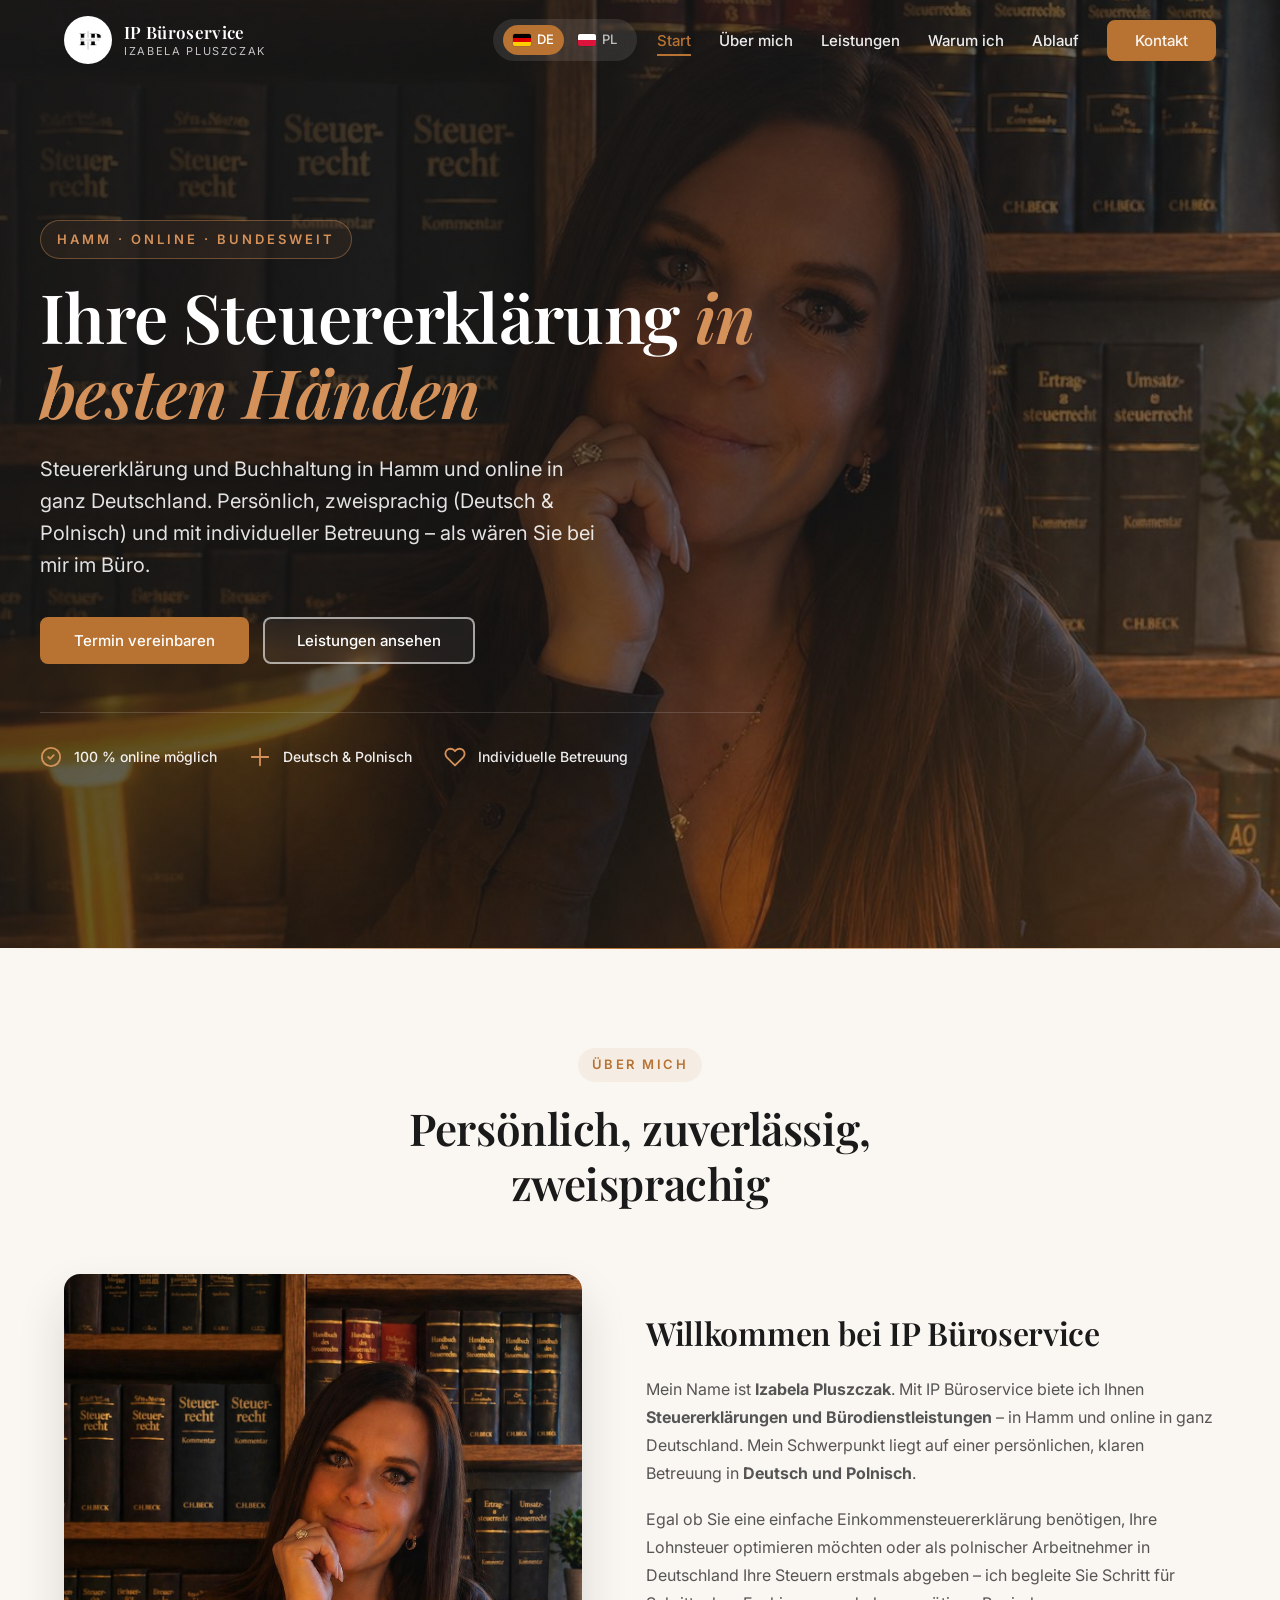
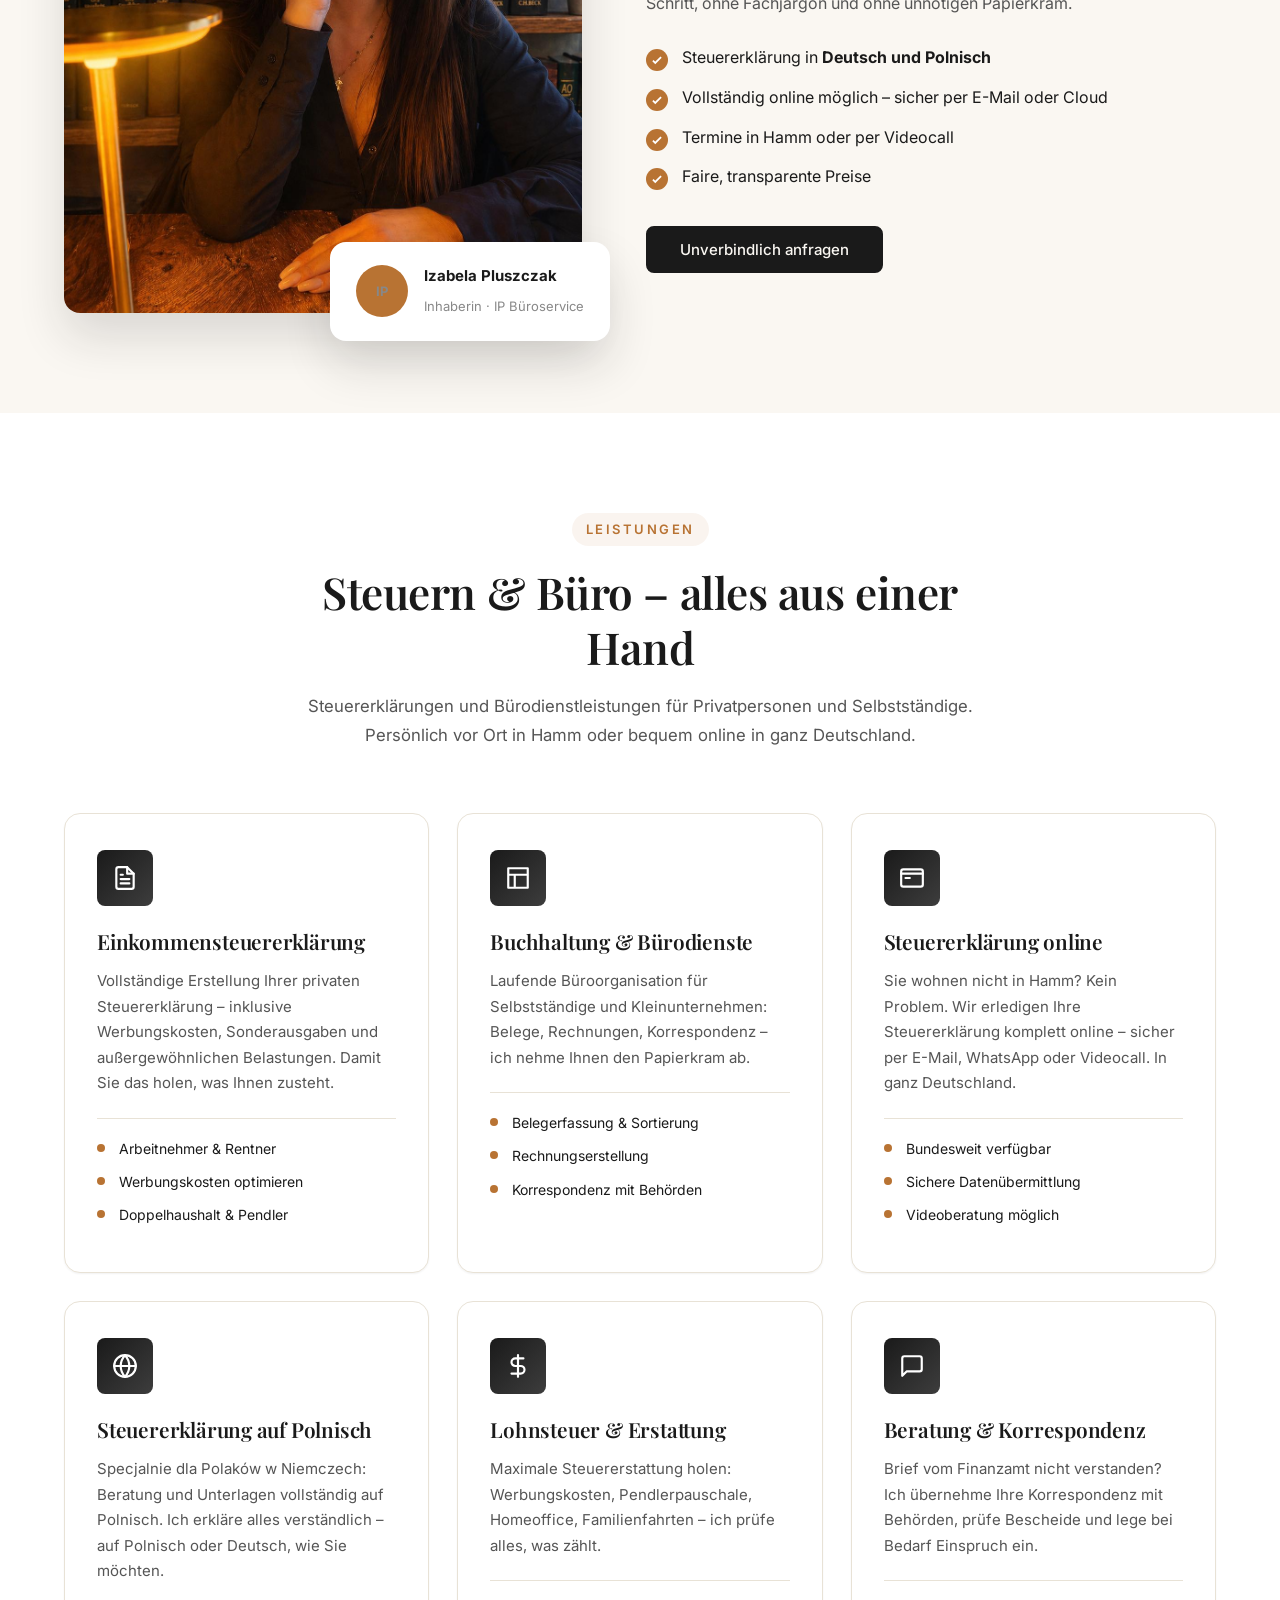
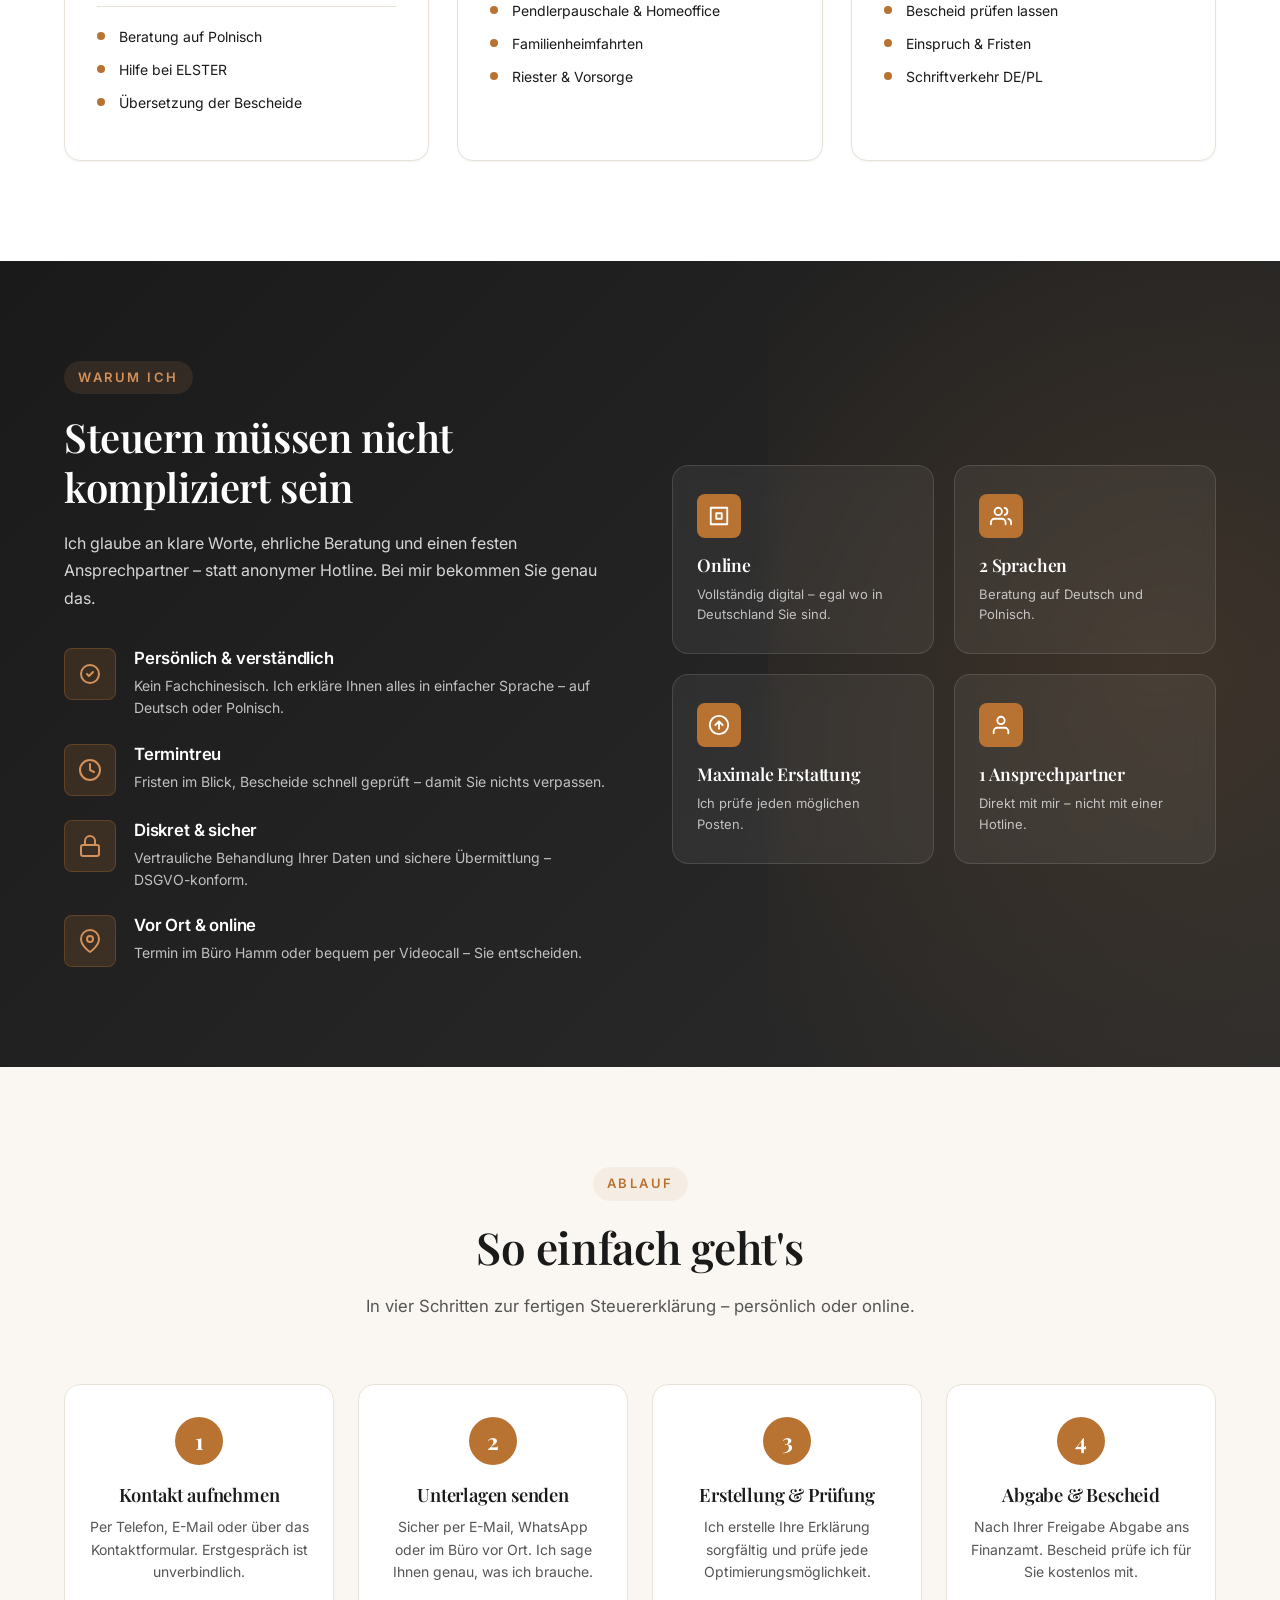
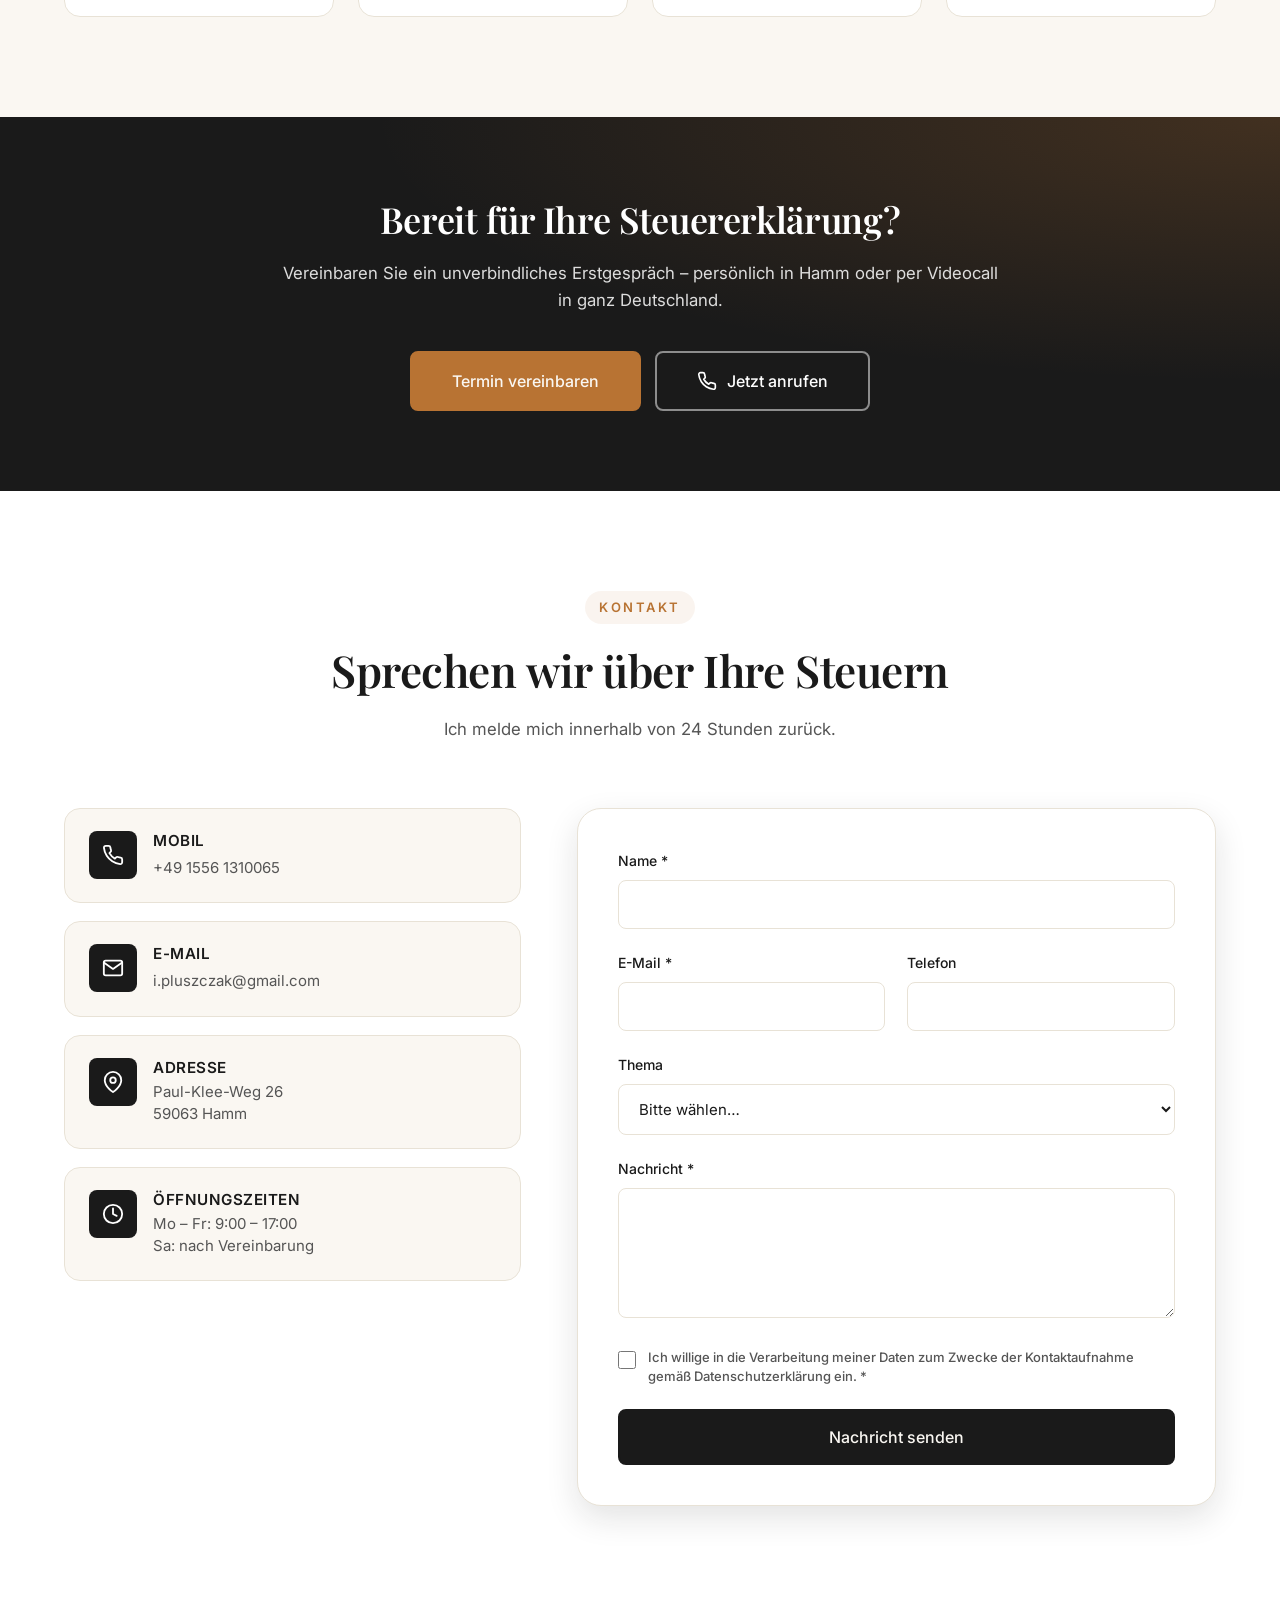
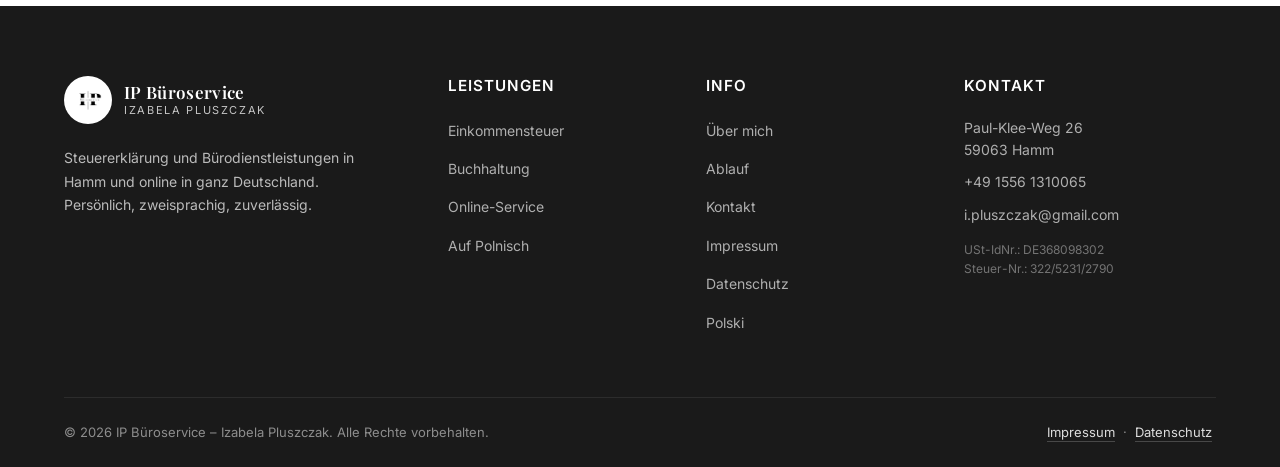
==== commit 72ad878f: "Add Impressum/Datenschutz links to footer Info column + visibility fix" ====
--- a/index.html
+++ b/index.html
@@ -569,6 +569,8 @@
                         <li><a href="#about">Über mich</a></li>
                         <li><a href="#process">Ablauf</a></li>
                         <li><a href="#contact">Kontakt</a></li>
+                        <li><a href="/impressum/">Impressum</a></li>
+                        <li><a href="/datenschutz/">Datenschutz</a></li>
                         <li><a href="/pl/" hreflang="pl">Polski</a></li>
                     </ul>
                 </div>
--- a/style.css
+++ b/style.css
@@ -1257,11 +1257,16 @@
 }
 
 .footer-bottom a {
-    color: rgba(255, 255, 255, 0.5);
+    color: rgba(255, 255, 255, 0.85);
+    border-bottom: 1px solid rgba(255, 255, 255, 0.2);
+    padding-bottom: 1px;
+    margin: 0 4px;
+    transition: var(--transition);
 }
 
 .footer-bottom a:hover {
     color: var(--copper-light);
+    border-bottom-color: var(--copper-light);
 }
 
 /* ===== NOTIFICATIONS ===== */
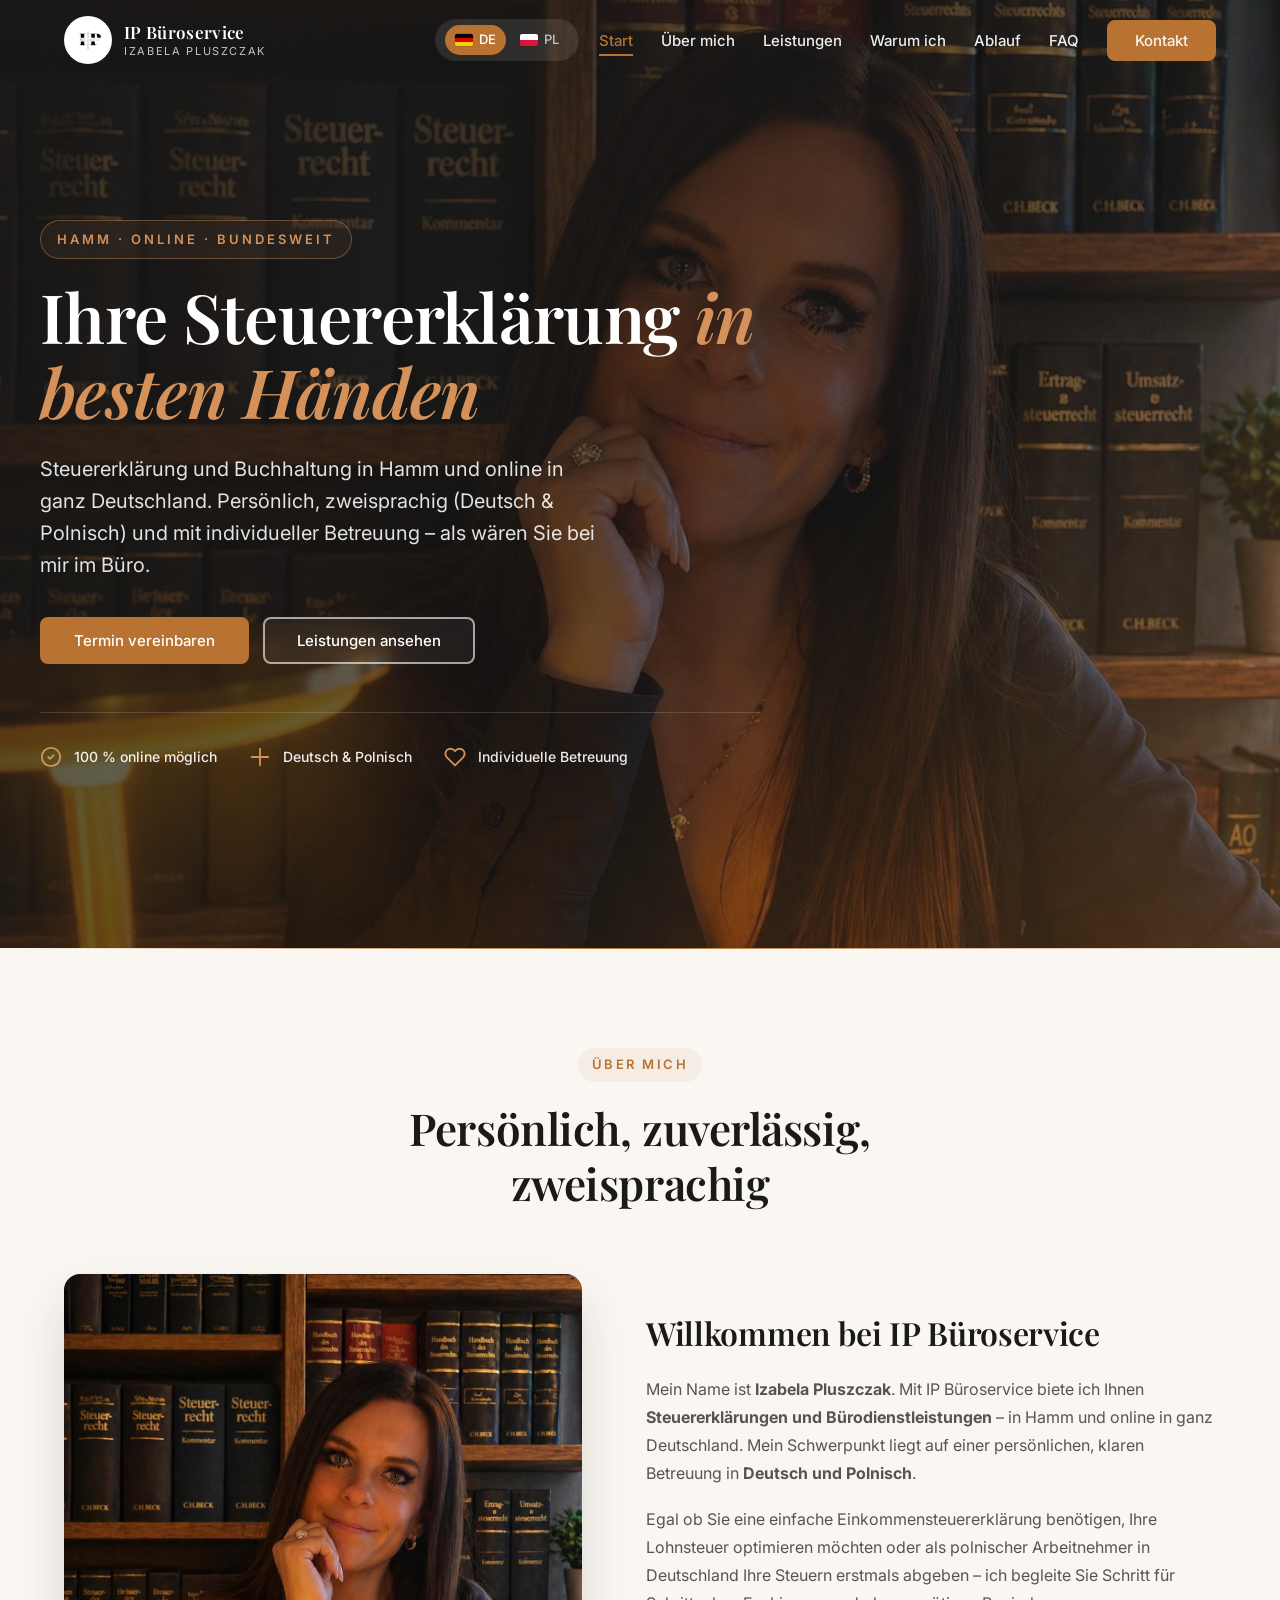
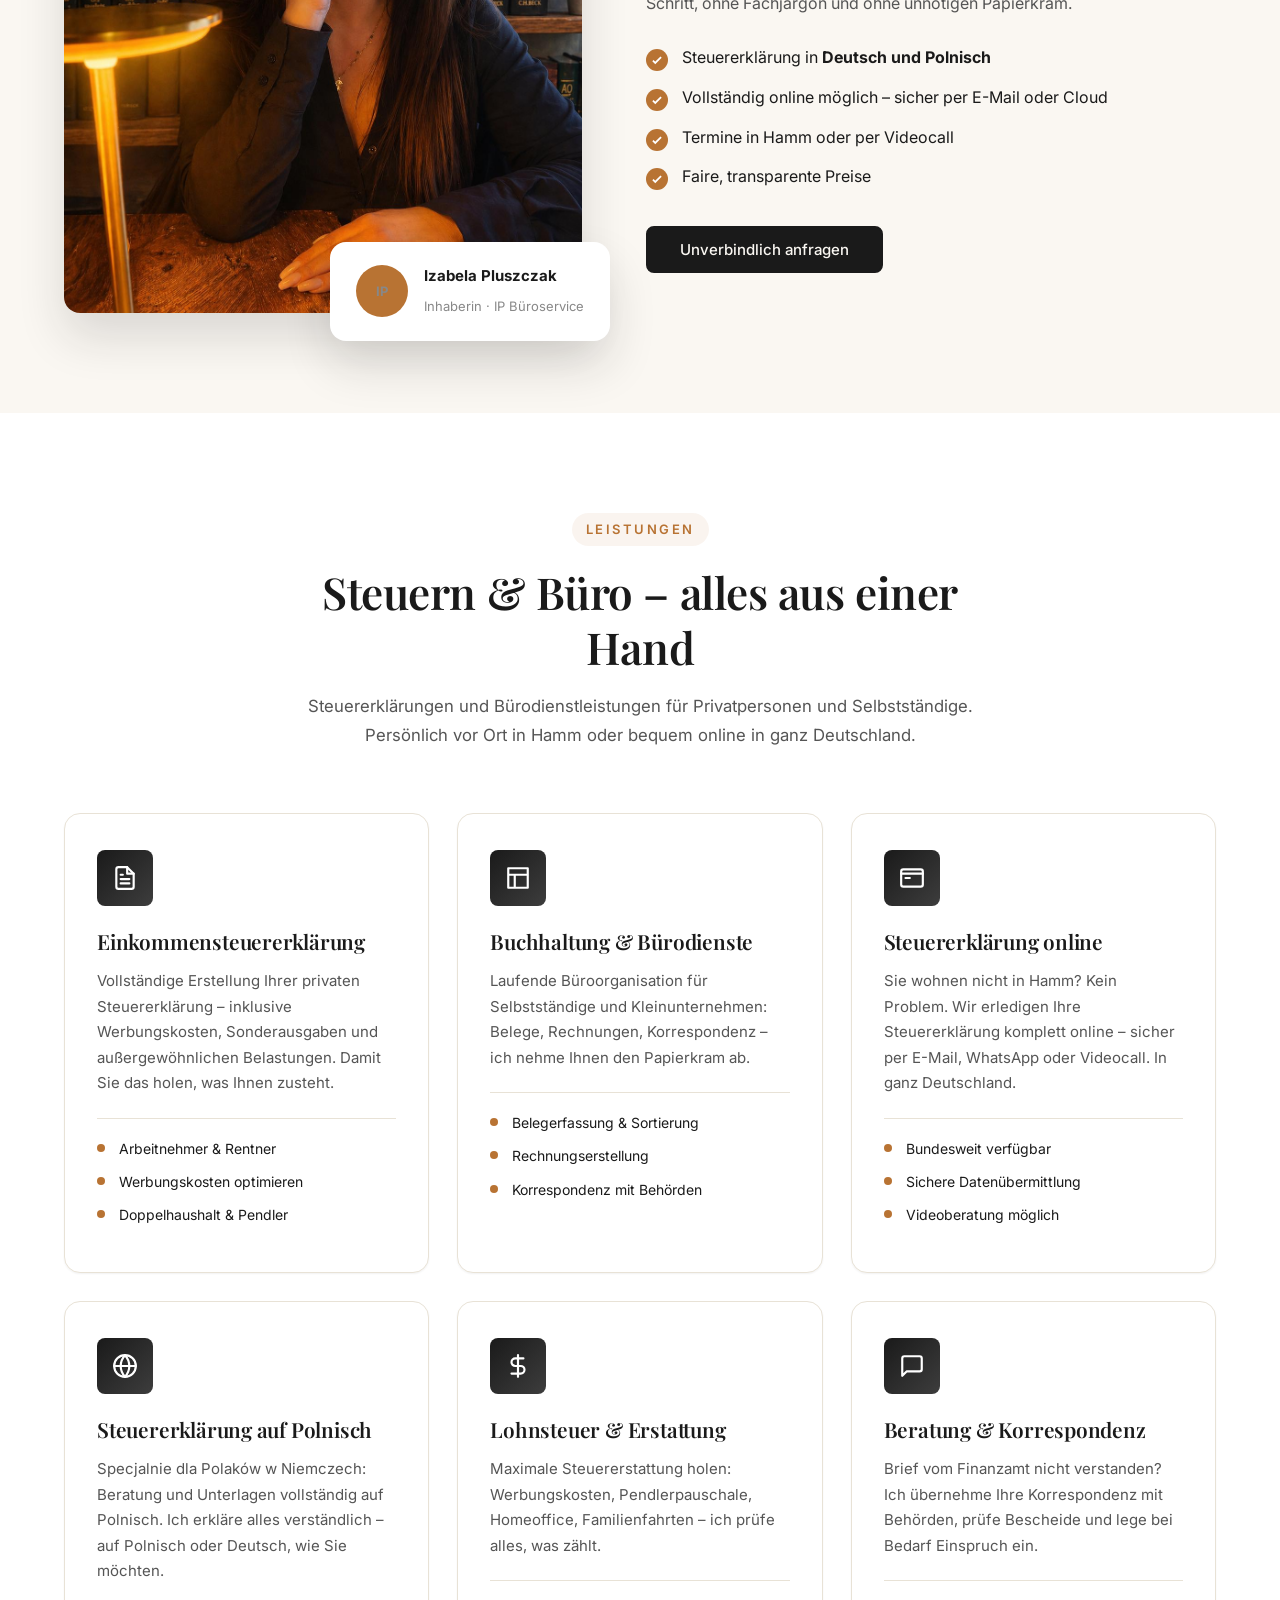
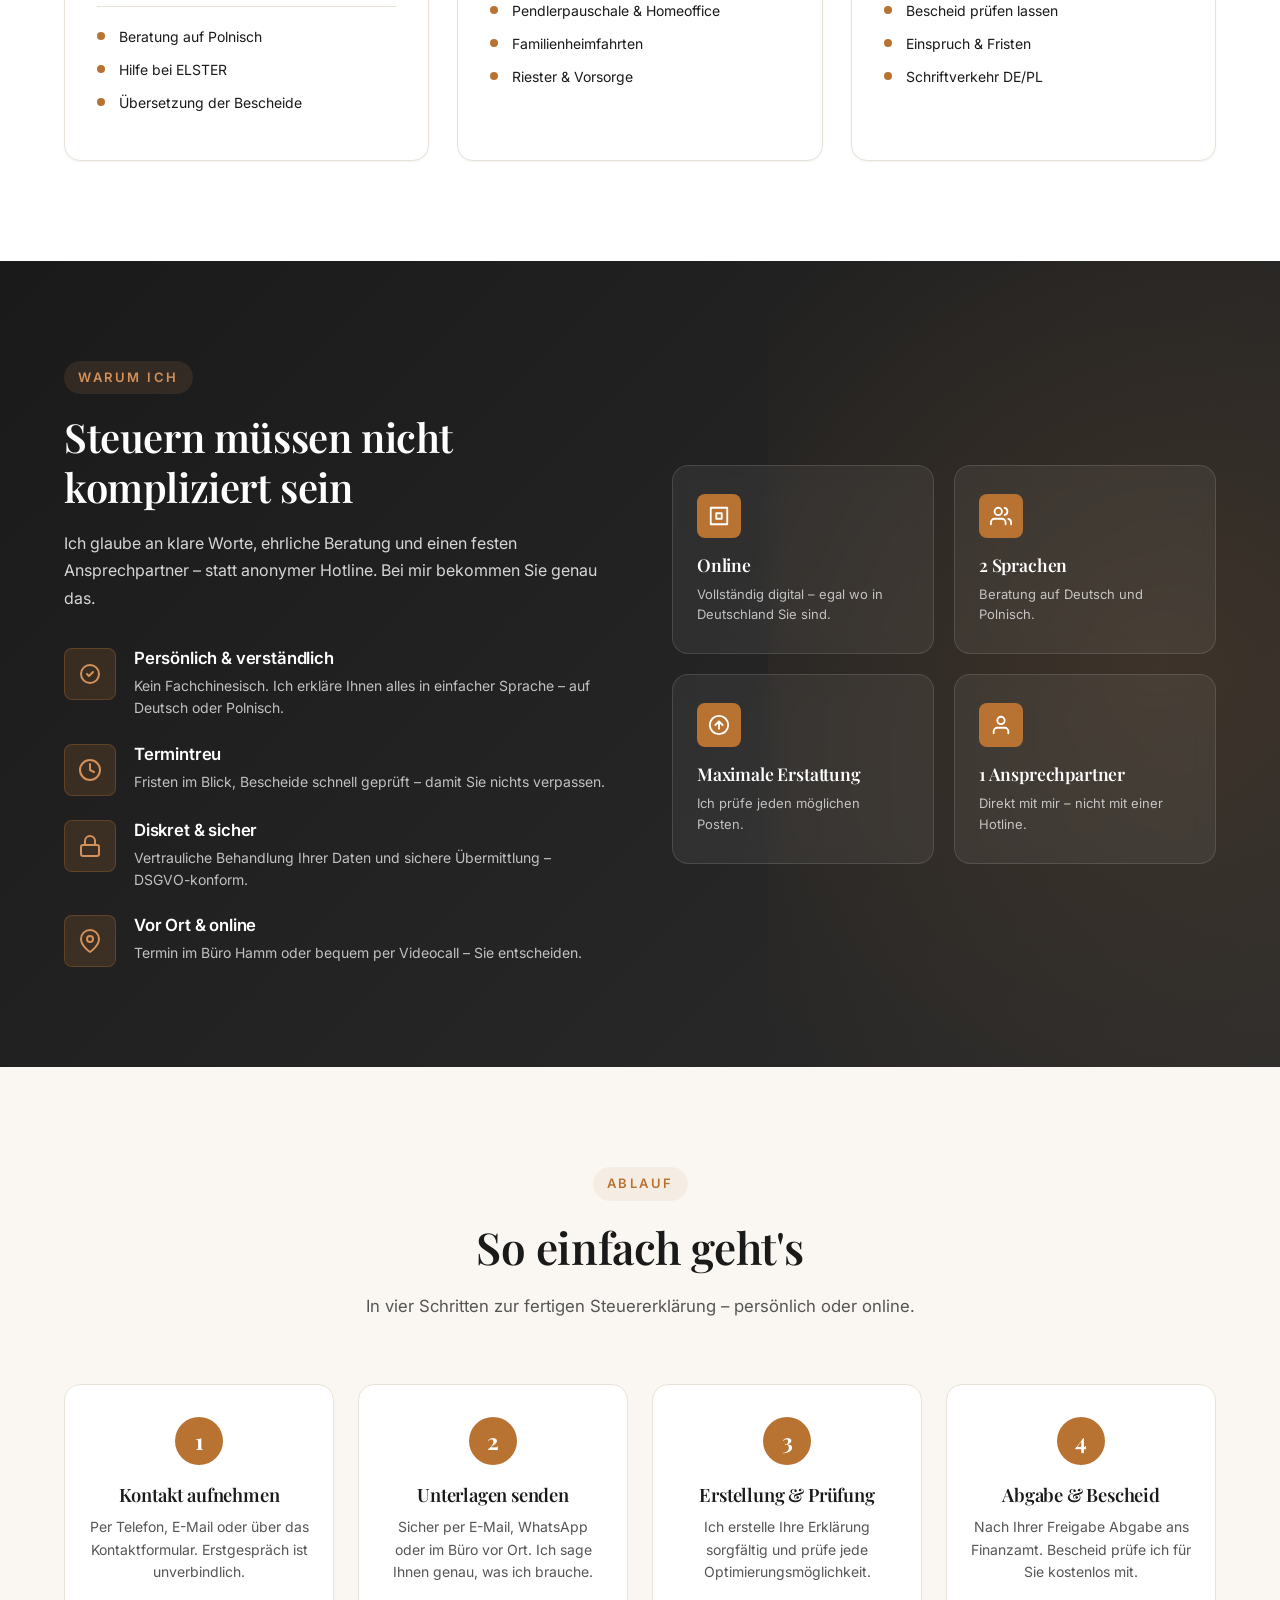
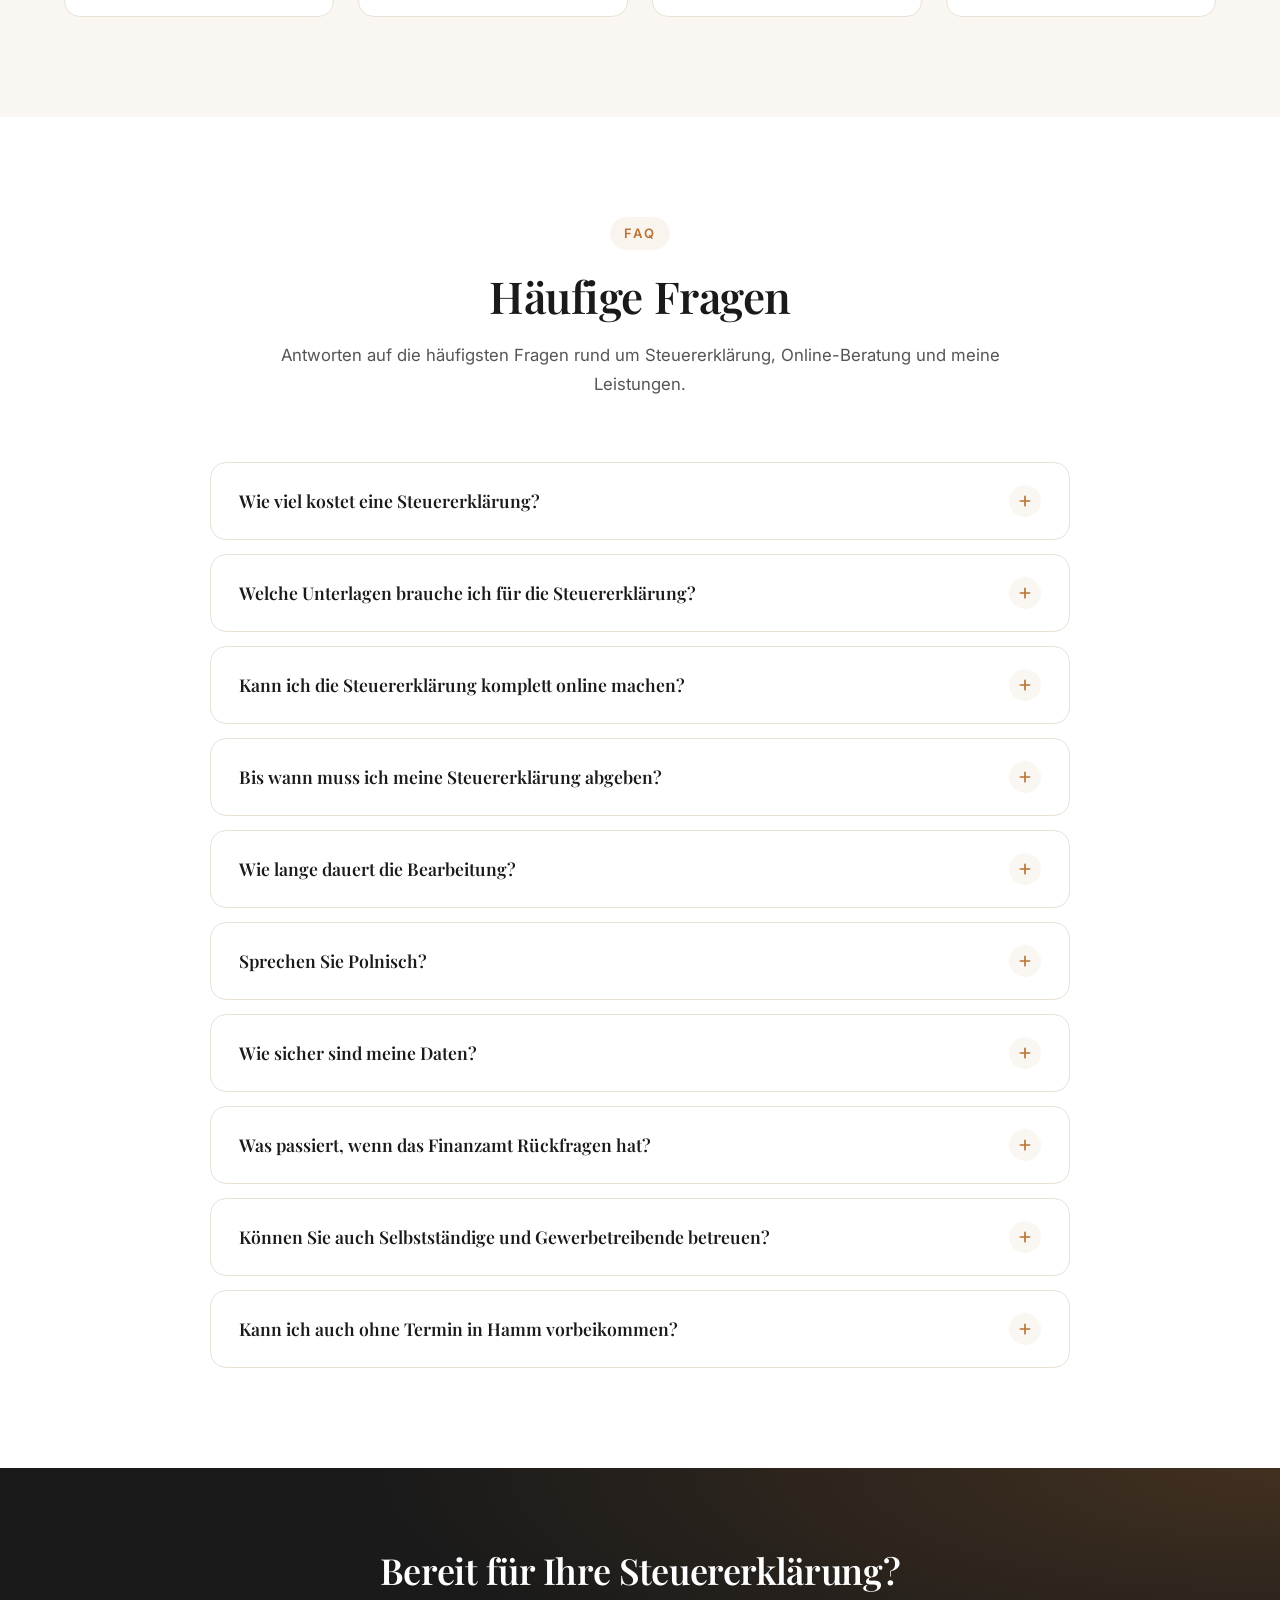
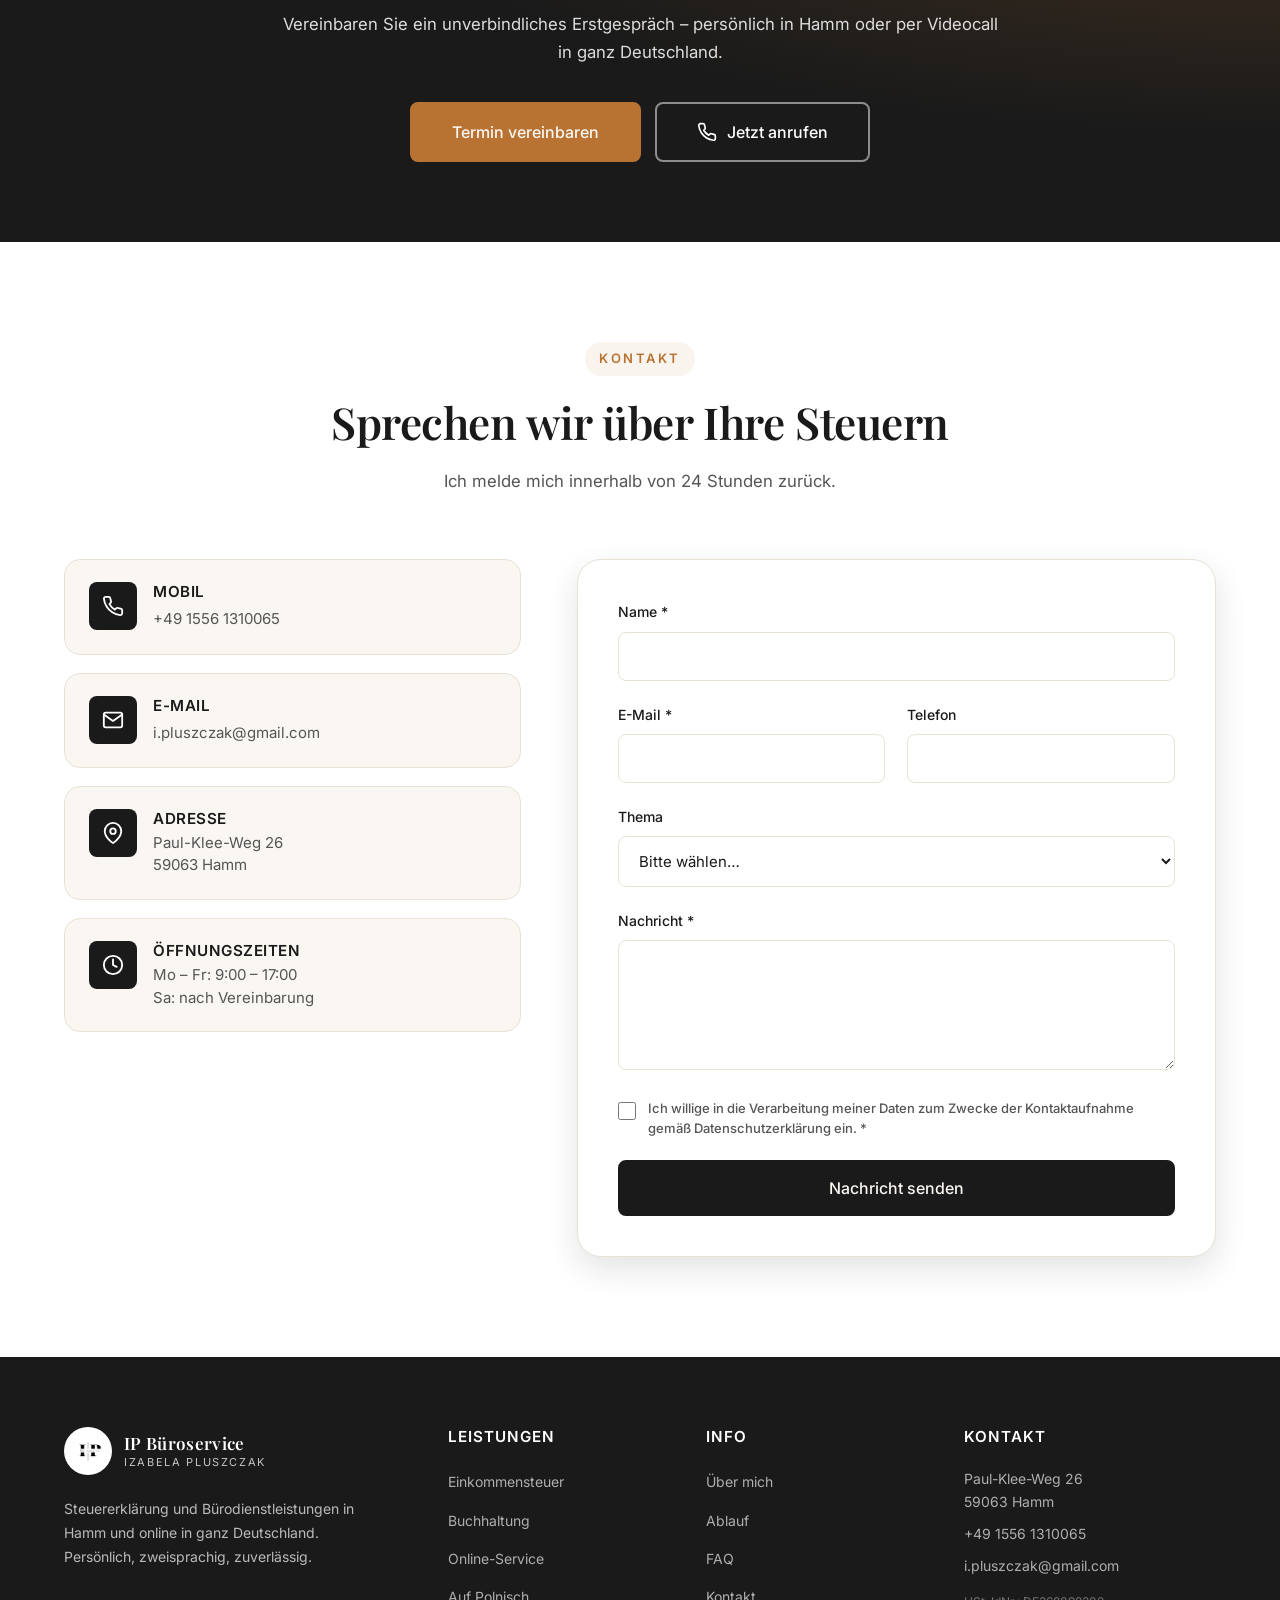
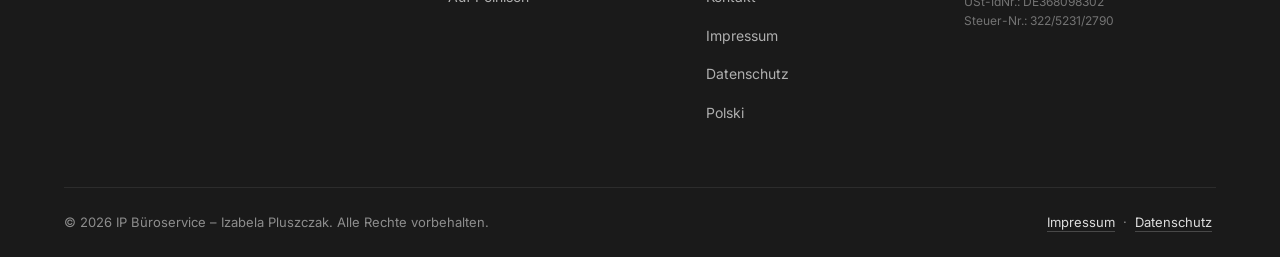
==== commit 1928210d: "Add FAQ section DE/PL with schema.org FAQPage for SEO rich snippets" ====
--- a/index.html
+++ b/index.html
@@ -36,6 +36,65 @@
     <link rel="preconnect" href="https://fonts.googleapis.com">
     <link rel="preconnect" href="https://fonts.gstatic.com" crossorigin>
     <link href="https://fonts.googleapis.com/css2?family=Playfair+Display:ital,wght@0,400;0,600;0,700;1,600&family=Inter:wght@300;400;500;600&display=swap" rel="stylesheet">
+
+    <script type="application/ld+json">
+    {
+        "@context": "https://schema.org",
+        "@type": "FAQPage",
+        "mainEntity": [
+            {
+                "@type": "Question",
+                "name": "Wie viel kostet eine Steuererklärung?",
+                "acceptedAnswer": { "@type": "Answer", "text": "Die Kosten richten sich nach dem Umfang Ihres Falls und sind durch die Steuerberatervergütungsverordnung (StBVV) sowie die Vorgaben für Lohnsteuerhilfevereine geregelt. Sie erhalten vorab eine transparente Pauschale oder einen klaren Stundensatz – ohne versteckte Kosten. Ein Erstgespräch ist kostenlos und unverbindlich." }
+            },
+            {
+                "@type": "Question",
+                "name": "Welche Unterlagen brauche ich für die Steuererklärung?",
+                "acceptedAnswer": { "@type": "Answer", "text": "In den meisten Fällen: Lohnsteuerbescheinigung, Steuer-Identifikationsnummer, IBAN, Nachweise für Werbungskosten (Fahrtkosten, Arbeitsmittel, Homeoffice), Sonderausgaben (Versicherungen, Riester, Spenden) und außergewöhnliche Belastungen. Sie erhalten vorab eine maßgeschneiderte Checkliste." }
+            },
+            {
+                "@type": "Question",
+                "name": "Kann ich die Steuererklärung komplett online machen?",
+                "acceptedAnswer": { "@type": "Answer", "text": "Ja, vollständig online – egal wo in Deutschland Sie wohnen. Unterlagen kommen sicher per E-Mail, WhatsApp oder verschlüsselter Cloud. Die Beratung läuft per Telefon oder Videocall. Die Erklärung wird elektronisch über ELSTER ans Finanzamt übermittelt." }
+            },
+            {
+                "@type": "Question",
+                "name": "Bis wann muss ich meine Steuererklärung abgeben?",
+                "acceptedAnswer": { "@type": "Answer", "text": "Bei Pflichtveranlagung (z. B. Steuerklasse III/V): bis 31. Juli des Folgejahres. Bei freiwilliger Antragsveranlagung haben Sie 4 Jahre Zeit – die Erklärung für 2021 kann z. B. noch bis 31.12.2025 abgegeben werden." }
+            },
+            {
+                "@type": "Question",
+                "name": "Wie lange dauert die Bearbeitung?",
+                "acceptedAnswer": { "@type": "Answer", "text": "Auf meiner Seite meist 1–2 Wochen nach Erhalt aller Unterlagen. Das Finanzamt benötigt anschließend 2 bis 12 Wochen bis zum Bescheid – elektronische Abgaben werden meist schneller bearbeitet." }
+            },
+            {
+                "@type": "Question",
+                "name": "Sprechen Sie Polnisch?",
+                "acceptedAnswer": { "@type": "Answer", "text": "Ja, Polnisch ist meine Muttersprache. Beratung, Unterlagen und Korrespondenz auf Polnisch oder Deutsch – wie Sie möchten. Besonders praktisch für polnische Arbeitnehmer in Deutschland." }
+            },
+            {
+                "@type": "Question",
+                "name": "Wie sicher sind meine Daten?",
+                "acceptedAnswer": { "@type": "Answer", "text": "Streng vertraulich nach DSGVO. Datenübermittlung ausschließlich verschlüsselt, Speicherung gemäß GoBD-Aufbewahrungspflichten, keine Weitergabe an Dritte. Sie haben jederzeit Auskunfts- und Löschungsrecht." }
+            },
+            {
+                "@type": "Question",
+                "name": "Was passiert, wenn das Finanzamt Rückfragen hat?",
+                "acceptedAnswer": { "@type": "Answer", "text": "Ich prüfe Rückfragen und Bescheide kostenlos mit. Bei Bedarf beantworte ich die Anfrage schriftlich oder lege innerhalb der einmonatigen Einspruchsfrist (§ 355 AO) Einspruch ein." }
+            },
+            {
+                "@type": "Question",
+                "name": "Können Sie auch Selbstständige und Gewerbetreibende betreuen?",
+                "acceptedAnswer": { "@type": "Answer", "text": "Ja – als IP Büroservice übernehme ich Belegerfassung, Rechnungserstellung und Korrespondenz. Eine vollständige steuerliche Beratung nach § 3 StBerG ist Steuerberatern vorbehalten – in solchen Fällen arbeite ich mit einem Steuerberater Hand in Hand zusammen." }
+            },
+            {
+                "@type": "Question",
+                "name": "Kann ich auch ohne Termin in Hamm vorbeikommen?",
+                "acceptedAnswer": { "@type": "Answer", "text": "Bitte vereinbaren Sie vorher einen Termin – telefonisch oder per E-Mail. Termine sind oft kurzfristig möglich, auch außerhalb der regulären Bürozeiten nach Vereinbarung." }
+            }
+        ]
+    }
+    </script>
 
     <script type="application/ld+json">
     {
@@ -103,6 +162,7 @@
                     <li><a href="#services">Leistungen</a></li>
                     <li><a href="#why-us">Warum ich</a></li>
                     <li><a href="#process">Ablauf</a></li>
+                    <li><a href="#faq">FAQ</a></li>
                     <li><a href="#contact" class="btn btn-nav">Kontakt</a></li>
                 </ul>
             </div>
@@ -426,6 +486,154 @@
         </div>
     </section>
 
+    <!-- FAQ -->
+    <section class="faq" id="faq">
+        <div class="container">
+            <div class="section-header">
+                <span class="section-tag">FAQ</span>
+                <h2>Häufige Fragen</h2>
+                <p>Antworten auf die häufigsten Fragen rund um Steuererklärung, Online-Beratung und meine Leistungen.</p>
+            </div>
+            <div class="faq-list">
+
+                <details class="faq-item">
+                    <summary class="faq-question">
+                        <span>Wie viel kostet eine Steuererklärung?</span>
+                        <span class="faq-icon" aria-hidden="true"><svg viewBox="0 0 24 24" fill="none" stroke="currentColor" stroke-width="2.5" stroke-linecap="round"><path d="M12 5v14M5 12h14"/></svg></span>
+                    </summary>
+                    <div class="faq-answer">
+                        <p>Die Kosten richten sich nach dem Umfang Ihres Falls und sind durch die <strong>Steuerberatervergütungsverordnung (StBVV)</strong> sowie die Vorgaben für Lohnsteuerhilfevereine geregelt. Eine einfache Arbeitnehmer-Steuererklärung ist günstiger als ein Fall mit Vermietungseinkünften, Selbstständigkeit oder Auslandseinkünften.</p>
+                        <p>Sie erhalten von mir <strong>vorab eine transparente Pauschale oder einen klaren Stundensatz</strong> – ohne versteckte Kosten. Ein erstes Kennenlerngespräch ist <strong>kostenlos und unverbindlich</strong>.</p>
+                    </div>
+                </details>
+
+                <details class="faq-item">
+                    <summary class="faq-question">
+                        <span>Welche Unterlagen brauche ich für die Steuererklärung?</span>
+                        <span class="faq-icon" aria-hidden="true"><svg viewBox="0 0 24 24" fill="none" stroke="currentColor" stroke-width="2.5" stroke-linecap="round"><path d="M12 5v14M5 12h14"/></svg></span>
+                    </summary>
+                    <div class="faq-answer">
+                        <p>In den meisten Fällen reichen folgende Unterlagen:</p>
+                        <ul>
+                            <li><strong>Lohnsteuerbescheinigung</strong> (vom Arbeitgeber, meist Januar/Februar)</li>
+                            <li><strong>Steuer-Identifikationsnummer</strong> (Steuer-ID, 11-stellig)</li>
+                            <li><strong>Bankverbindung</strong> (IBAN für die Erstattung)</li>
+                            <li>Nachweise für <strong>Werbungskosten</strong>: Fahrtkosten, Arbeitsmittel, Fortbildungen, Homeoffice</li>
+                            <li>Nachweise für <strong>Sonderausgaben</strong>: Versicherungen, Spenden, Kirchensteuer, Riester</li>
+                            <li>Bei Krankheit: <strong>Belege für außergewöhnliche Belastungen</strong></li>
+                            <li>Bei Familie: Nachweis über <strong>Kinderbetreuungskosten</strong>, Schulgeld</li>
+                        </ul>
+                        <p>Vor unserem Gespräch sende ich Ihnen eine maßgeschneiderte Checkliste – Sie wissen genau, was Sie brauchen.</p>
+                    </div>
+                </details>
+
+                <details class="faq-item">
+                    <summary class="faq-question">
+                        <span>Kann ich die Steuererklärung komplett online machen?</span>
+                        <span class="faq-icon" aria-hidden="true"><svg viewBox="0 0 24 24" fill="none" stroke="currentColor" stroke-width="2.5" stroke-linecap="round"><path d="M12 5v14M5 12h14"/></svg></span>
+                    </summary>
+                    <div class="faq-answer">
+                        <p>Ja, <strong>vollständig online</strong> – egal wo in Deutschland Sie wohnen. Sie senden mir Ihre Unterlagen sicher per E-Mail, WhatsApp oder über einen verschlüsselten Cloud-Link. Die Beratung läuft per Telefon oder Videocall.</p>
+                        <p>Die Steuererklärung wird elektronisch über <strong>ELSTER</strong> ans Finanzamt übermittelt – nach Ihrer schriftlichen Freigabe per Vollmacht. Eine persönliche Anwesenheit in Hamm ist <strong>nicht erforderlich</strong>.</p>
+                    </div>
+                </details>
+
+                <details class="faq-item">
+                    <summary class="faq-question">
+                        <span>Bis wann muss ich meine Steuererklärung abgeben?</span>
+                        <span class="faq-icon" aria-hidden="true"><svg viewBox="0 0 24 24" fill="none" stroke="currentColor" stroke-width="2.5" stroke-linecap="round"><path d="M12 5v14M5 12h14"/></svg></span>
+                    </summary>
+                    <div class="faq-answer">
+                        <p>Es gibt zwei Fälle:</p>
+                        <ul>
+                            <li><strong>Pflichtveranlagung</strong> (z. B. Steuerklasse III/V, Nebeneinkünfte über 410 €, Bezug von Lohnersatzleistungen): Frist ist der <strong>31. Juli des Folgejahres</strong>. Für 2024 also bis 31.07.2025.</li>
+                            <li><strong>Antragsveranlagung</strong> (freiwillige Abgabe, z. B. nur Lohnsteuerklasse I): Sie haben <strong>4 Jahre Zeit</strong>. Die Erklärung für 2021 kann z. B. noch bis 31.12.2025 abgegeben werden.</li>
+                        </ul>
+                        <p>Wenn ich Ihre Erklärung erstelle, verlängert sich die Pflicht-Frist automatisch (für Steuerberater-Mandanten) – aber das gilt nicht für reine Lohnsteuerhilfe. Im Zweifel: <strong>einfach fragen</strong>, ich prüfe Ihre Frist.</p>
+                    </div>
+                </details>
+
+                <details class="faq-item">
+                    <summary class="faq-question">
+                        <span>Wie lange dauert die Bearbeitung?</span>
+                        <span class="faq-icon" aria-hidden="true"><svg viewBox="0 0 24 24" fill="none" stroke="currentColor" stroke-width="2.5" stroke-linecap="round"><path d="M12 5v14M5 12h14"/></svg></span>
+                    </summary>
+                    <div class="faq-answer">
+                        <p>Auf meiner Seite: <strong>meist innerhalb 1–2 Wochen</strong> nach Erhalt aller Unterlagen. Bei einfachen Fällen oft schneller.</p>
+                        <p>Auf Seiten des Finanzamts: <strong>2 bis 12 Wochen</strong> bis zum Bescheid – das hängt vom jeweiligen Finanzamt und der Auslastung ab. Erfahrungsgemäß bearbeitet das Finanzamt elektronisch übermittelte Erklärungen schneller als Papier.</p>
+                    </div>
+                </details>
+
+                <details class="faq-item">
+                    <summary class="faq-question">
+                        <span>Sprechen Sie Polnisch?</span>
+                        <span class="faq-icon" aria-hidden="true"><svg viewBox="0 0 24 24" fill="none" stroke="currentColor" stroke-width="2.5" stroke-linecap="round"><path d="M12 5v14M5 12h14"/></svg></span>
+                    </summary>
+                    <div class="faq-answer">
+                        <p>Ja, <strong>Polnisch ist meine Muttersprache</strong>. Beratung, Unterlagen und Korrespondenz – alles auf Polnisch oder Deutsch, je nachdem wie es Ihnen lieber ist.</p>
+                        <p>Besonders für polnische Arbeitnehmer in Deutschland ist das ein Vorteil: Sie verstehen jeden Schritt und können auch komplexere Themen wie <strong>Familienheimfahrten, doppelte Haushaltsführung oder Kindergeld</strong> in Ruhe besprechen.</p>
+                    </div>
+                </details>
+
+                <details class="faq-item">
+                    <summary class="faq-question">
+                        <span>Wie sicher sind meine Daten?</span>
+                        <span class="faq-icon" aria-hidden="true"><svg viewBox="0 0 24 24" fill="none" stroke="currentColor" stroke-width="2.5" stroke-linecap="round"><path d="M12 5v14M5 12h14"/></svg></span>
+                    </summary>
+                    <div class="faq-answer">
+                        <p>Ihre Daten werden <strong>nach DSGVO</strong> behandelt – streng vertraulich. Konkret bedeutet das:</p>
+                        <ul>
+                            <li>Datenübermittlung nur über <strong>verschlüsselte Kanäle</strong> (HTTPS, sichere Cloud)</li>
+                            <li>Speicherung gemäß den Aufbewahrungspflichten der <strong>GoBD</strong> (10 Jahre) – danach Löschung</li>
+                            <li>Keine Weitergabe an Dritte ohne Ihre ausdrückliche Einwilligung</li>
+                            <li>Sie haben jederzeit <strong>Auskunfts- und Löschungsrecht</strong></li>
+                        </ul>
+                        <p>Mehr Details in der <a href="/datenschutz/">Datenschutzerklärung</a>.</p>
+                    </div>
+                </details>
+
+                <details class="faq-item">
+                    <summary class="faq-question">
+                        <span>Was passiert, wenn das Finanzamt Rückfragen hat?</span>
+                        <span class="faq-icon" aria-hidden="true"><svg viewBox="0 0 24 24" fill="none" stroke="currentColor" stroke-width="2.5" stroke-linecap="round"><path d="M12 5v14M5 12h14"/></svg></span>
+                    </summary>
+                    <div class="faq-answer">
+                        <p>Wenn das Finanzamt Rückfragen hat oder den Bescheid abweichend von der Erklärung erlässt, prüfe ich das <strong>kostenlos für Sie mit</strong>. Wenn nötig:</p>
+                        <ul>
+                            <li>Beantworte ich die Rückfragen schriftlich (mit Vollmacht)</li>
+                            <li>Lege ich innerhalb der <strong>einmonatigen Einspruchsfrist</strong> (§ 355 AO) Einspruch ein</li>
+                            <li>Reiche ich fehlende Belege nach</li>
+                        </ul>
+                        <p>Sie müssen sich nicht selbst mit dem Finanzamt herumärgern – das ist mein Job.</p>
+                    </div>
+                </details>
+
+                <details class="faq-item">
+                    <summary class="faq-question">
+                        <span>Können Sie auch Selbstständige und Gewerbetreibende betreuen?</span>
+                        <span class="faq-icon" aria-hidden="true"><svg viewBox="0 0 24 24" fill="none" stroke="currentColor" stroke-width="2.5" stroke-linecap="round"><path d="M12 5v14M5 12h14"/></svg></span>
+                    </summary>
+                    <div class="faq-answer">
+                        <p>Ja – als <strong>IP Büroservice</strong> übernehme ich für Selbstständige und Kleinunternehmer die laufende Büroorganisation: Belege erfassen, Rechnungen schreiben, Korrespondenz mit Behörden, Vorbereitung der Unterlagen.</p>
+                        <p><strong>Wichtiger Hinweis:</strong> Eine vollständige steuerliche Beratung im Sinne des § 3 StBerG (Beratung über Gewinnermittlung, USt-Voranmeldungen für Mandanten, Bilanzen) ist <strong>Steuerberatern vorbehalten</strong>. Ich arbeite in solchen Fällen <strong>Hand in Hand mit einem Steuerberater zusammen</strong> – Sie bekommen eine saubere Vorbereitung und sparen am Steuerberaterhonorar.</p>
+                    </div>
+                </details>
+
+                <details class="faq-item">
+                    <summary class="faq-question">
+                        <span>Kann ich auch ohne Termin in Hamm vorbeikommen?</span>
+                        <span class="faq-icon" aria-hidden="true"><svg viewBox="0 0 24 24" fill="none" stroke="currentColor" stroke-width="2.5" stroke-linecap="round"><path d="M12 5v14M5 12h14"/></svg></span>
+                    </summary>
+                    <div class="faq-answer">
+                        <p>Ich bitte um eine <strong>vorherige Terminvereinbarung</strong> – telefonisch unter <a href="tel:+4915561310065">+49 1556 1310065</a> oder per E-Mail. So kann ich mir wirklich Zeit für Sie nehmen, anstatt zwischen Tür und Angel zu beraten.</p>
+                        <p>Termine sind oft <strong>kurzfristig möglich</strong>, auch außerhalb der regulären Bürozeiten nach Vereinbarung.</p>
+                    </div>
+                </details>
+
+            </div>
+        </div>
+    </section>
+
     <!-- CTA -->
     <section class="cta" aria-label="Jetzt Termin vereinbaren">
         <div class="container">
@@ -568,6 +776,7 @@
                     <ul>
                         <li><a href="#about">Über mich</a></li>
                         <li><a href="#process">Ablauf</a></li>
+                        <li><a href="#faq">FAQ</a></li>
                         <li><a href="#contact">Kontakt</a></li>
                         <li><a href="/impressum/">Impressum</a></li>
                         <li><a href="/datenschutz/">Datenschutz</a></li>
--- a/style.css
+++ b/style.css
@@ -1615,6 +1615,125 @@
     }
 }
 
+/* ===== FAQ ===== */
+.faq {
+    background: var(--bg);
+}
+
+.faq-list {
+    max-width: 860px;
+    margin: 0 auto;
+    display: flex;
+    flex-direction: column;
+    gap: 14px;
+}
+
+.faq-item {
+    background: white;
+    border: 1px solid var(--border);
+    border-radius: var(--radius-lg);
+    overflow: hidden;
+    transition: var(--transition);
+}
+
+.faq-item:hover {
+    border-color: var(--copper-light);
+    box-shadow: var(--shadow-sm);
+}
+
+.faq-item[open] {
+    border-color: var(--copper);
+    box-shadow: var(--shadow);
+}
+
+.faq-question {
+    list-style: none;
+    cursor: pointer;
+    padding: 22px 28px;
+    display: flex;
+    justify-content: space-between;
+    align-items: center;
+    gap: 16px;
+    font-family: 'Playfair Display', serif;
+    font-weight: 600;
+    font-size: 1.1rem;
+    color: var(--black);
+    line-height: 1.4;
+    transition: var(--transition);
+}
+
+.faq-question::-webkit-details-marker { display: none; }
+
+.faq-question:hover {
+    color: var(--copper);
+}
+
+.faq-icon {
+    width: 32px;
+    height: 32px;
+    min-width: 32px;
+    background: var(--cream);
+    border-radius: 50%;
+    display: flex;
+    align-items: center;
+    justify-content: center;
+    transition: var(--transition);
+    color: var(--copper);
+}
+
+.faq-item[open] .faq-icon {
+    background: var(--copper);
+    color: white;
+    transform: rotate(45deg);
+}
+
+.faq-icon svg {
+    width: 16px;
+    height: 16px;
+}
+
+.faq-answer {
+    padding: 0 28px 24px;
+    color: var(--text-light);
+    line-height: 1.75;
+    font-size: 15px;
+    animation: fadeInUp 0.3s ease;
+}
+
+.faq-answer p {
+    margin-bottom: 12px;
+}
+
+.faq-answer p:last-child { margin-bottom: 0; }
+
+.faq-answer strong { color: var(--black); }
+
+.faq-answer ul {
+    padding-left: 22px;
+    list-style: disc;
+    margin: 8px 0 12px;
+}
+
+.faq-answer ul li {
+    margin-bottom: 6px;
+}
+
+.faq-answer a {
+    color: var(--copper);
+    border-bottom: 1px solid currentColor;
+}
+
+@media (max-width: 768px) {
+    .faq-question {
+        padding: 18px 22px;
+        font-size: 1rem;
+    }
+    .faq-answer {
+        padding: 0 22px 20px;
+        font-size: 14px;
+    }
+}
+
 /* ===== LEGAL PAGES ===== */
 .legal {
     padding: 140px 0 80px;
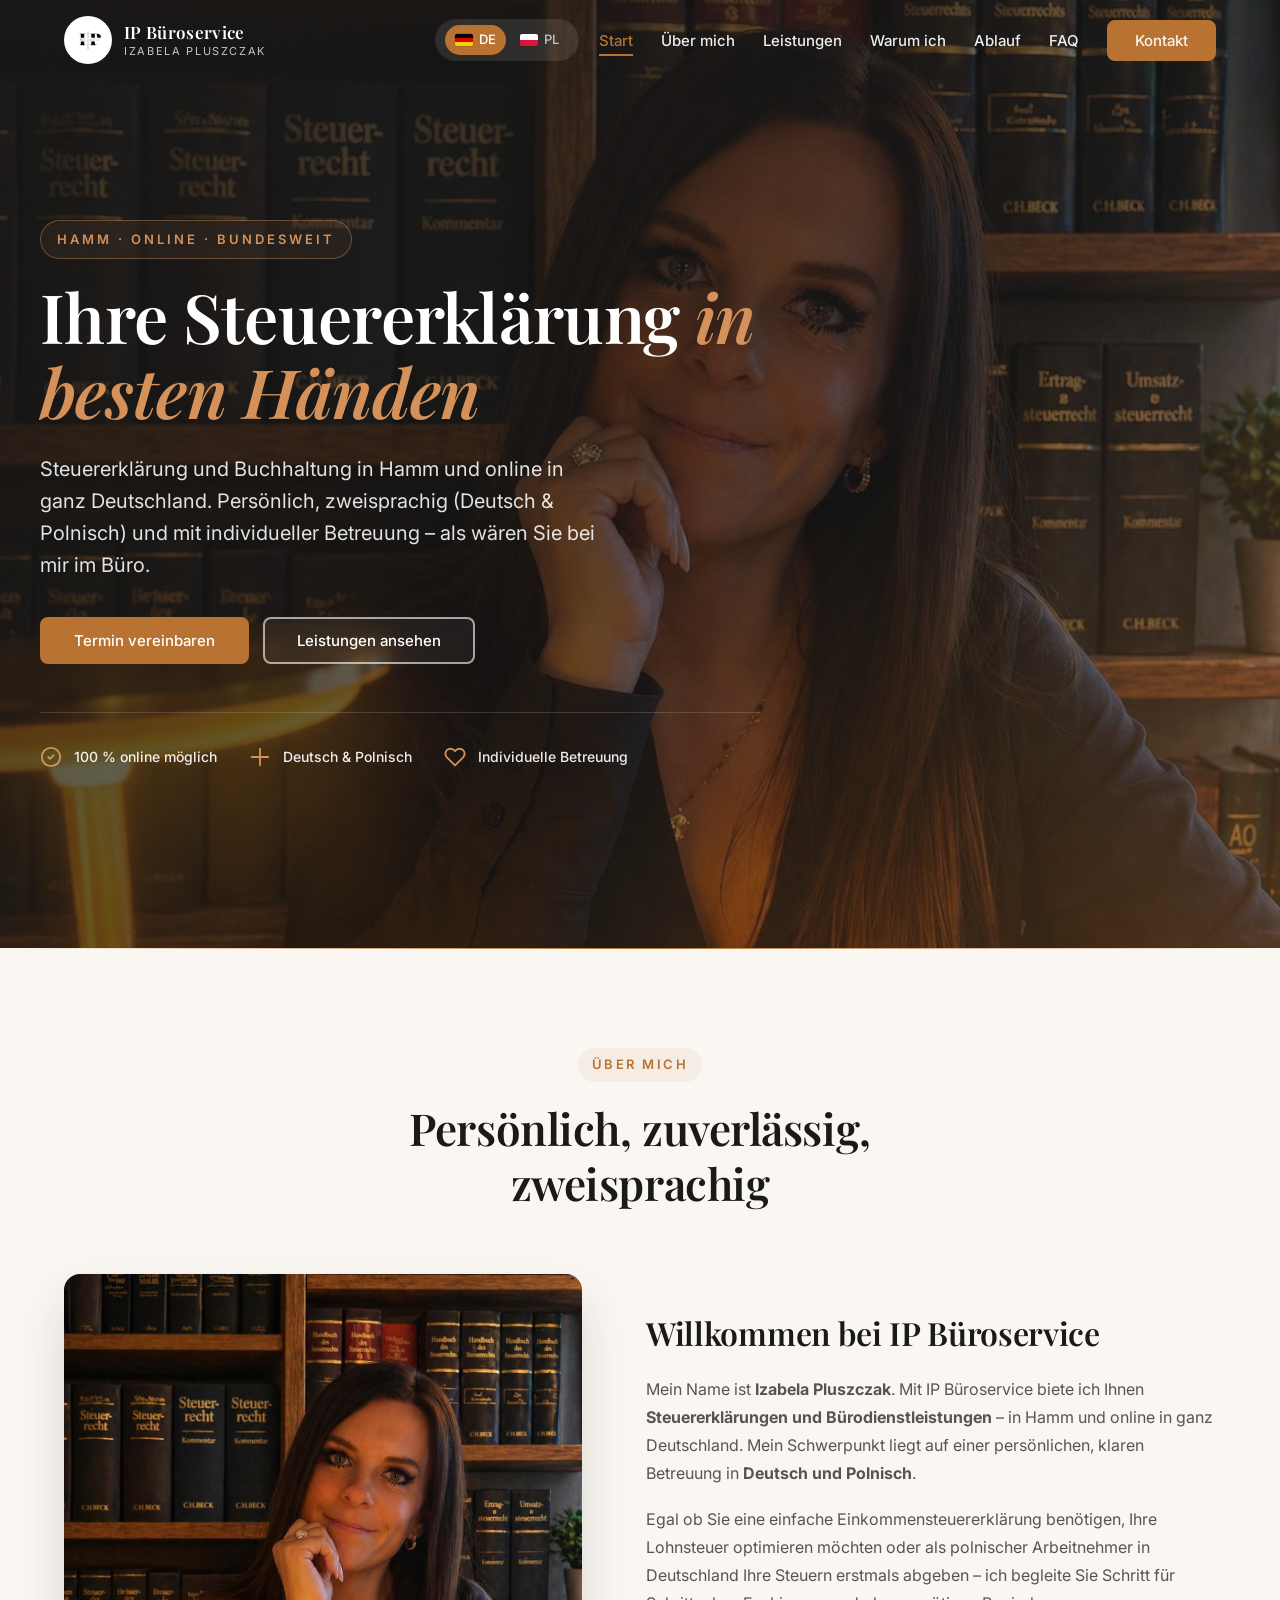
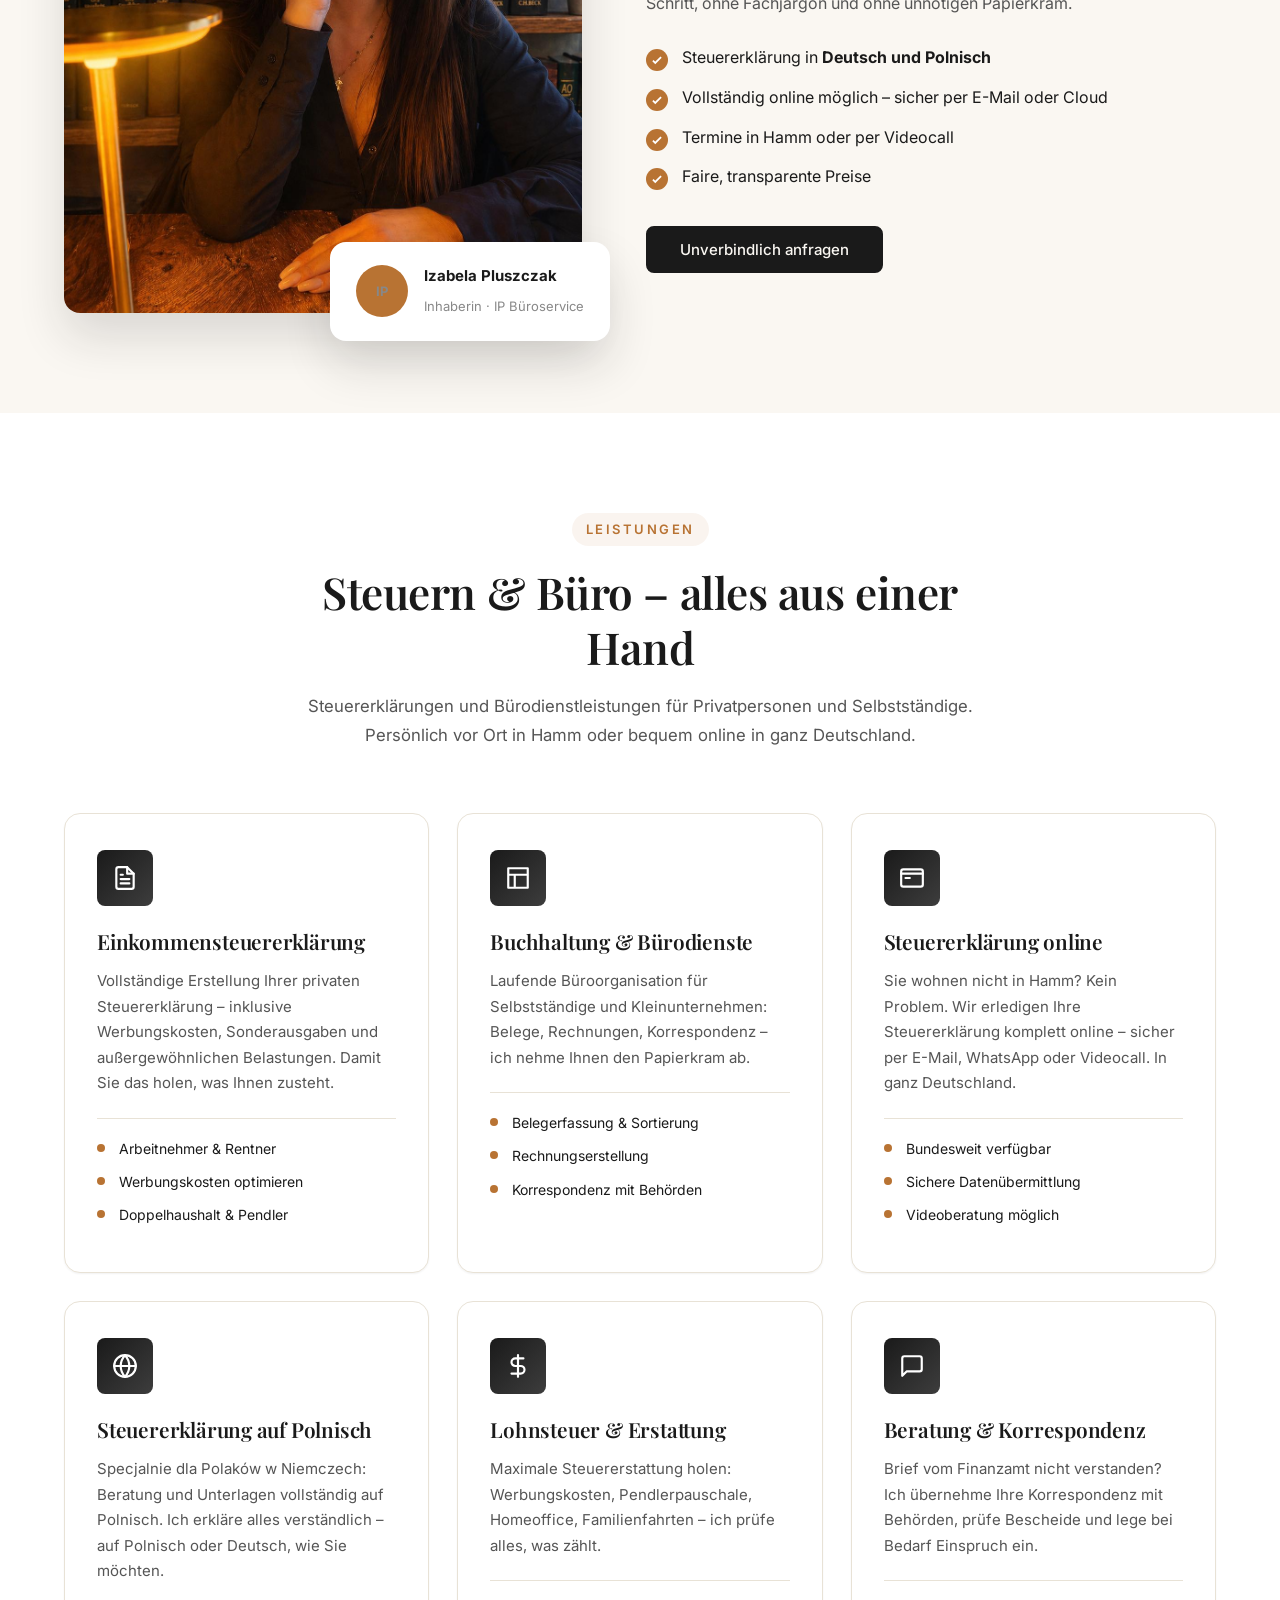
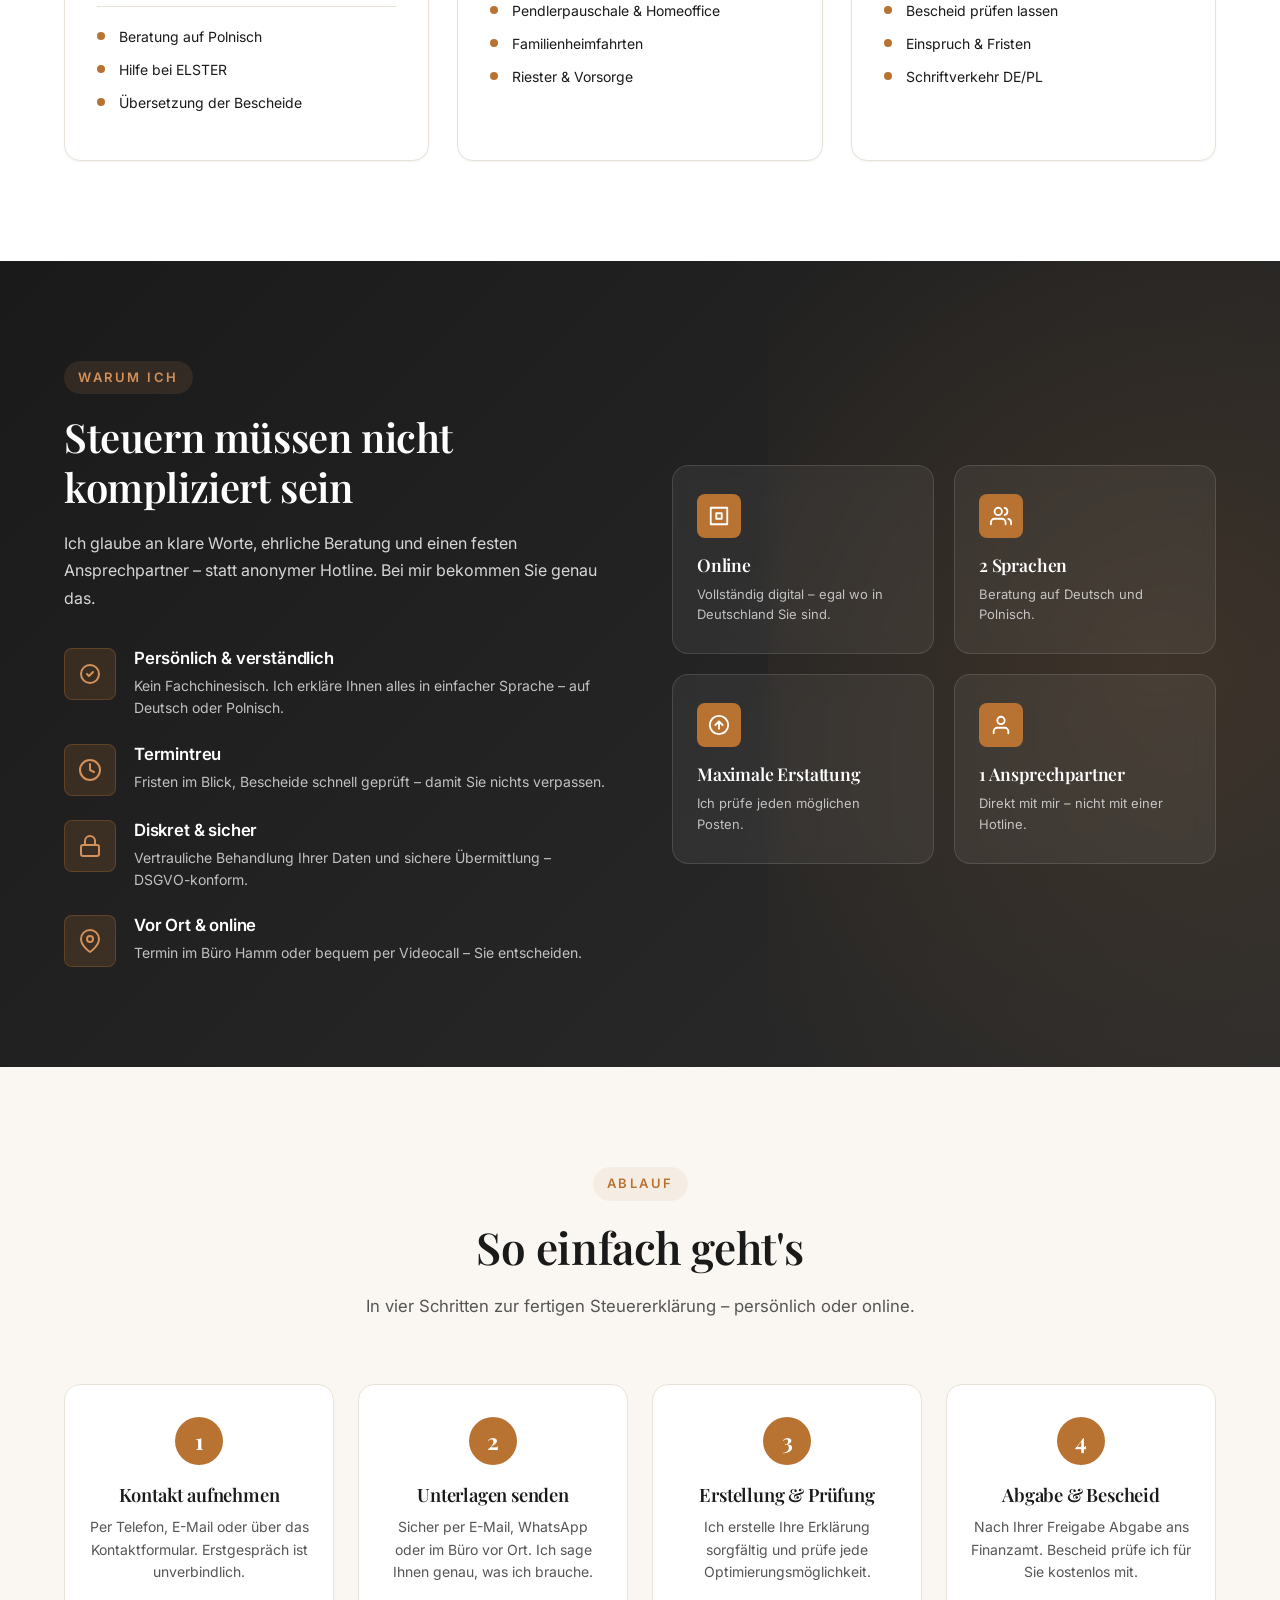
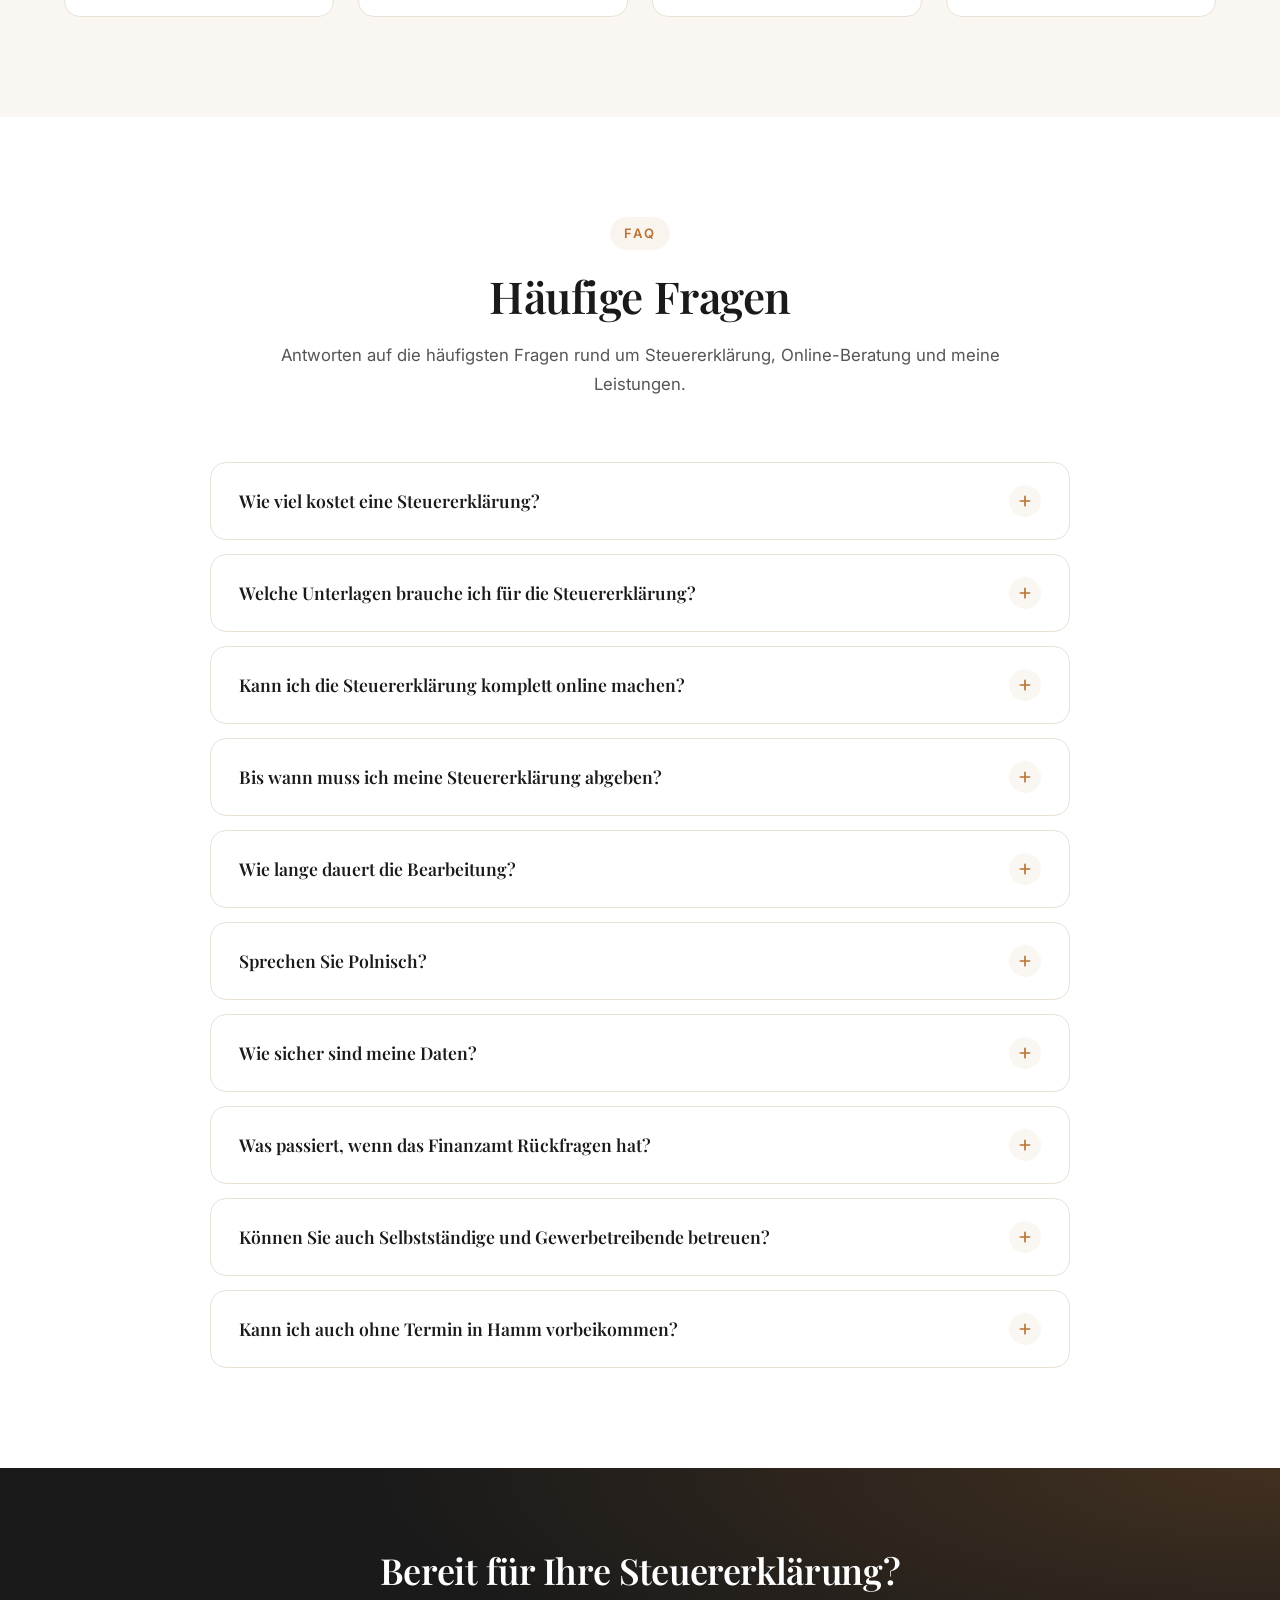
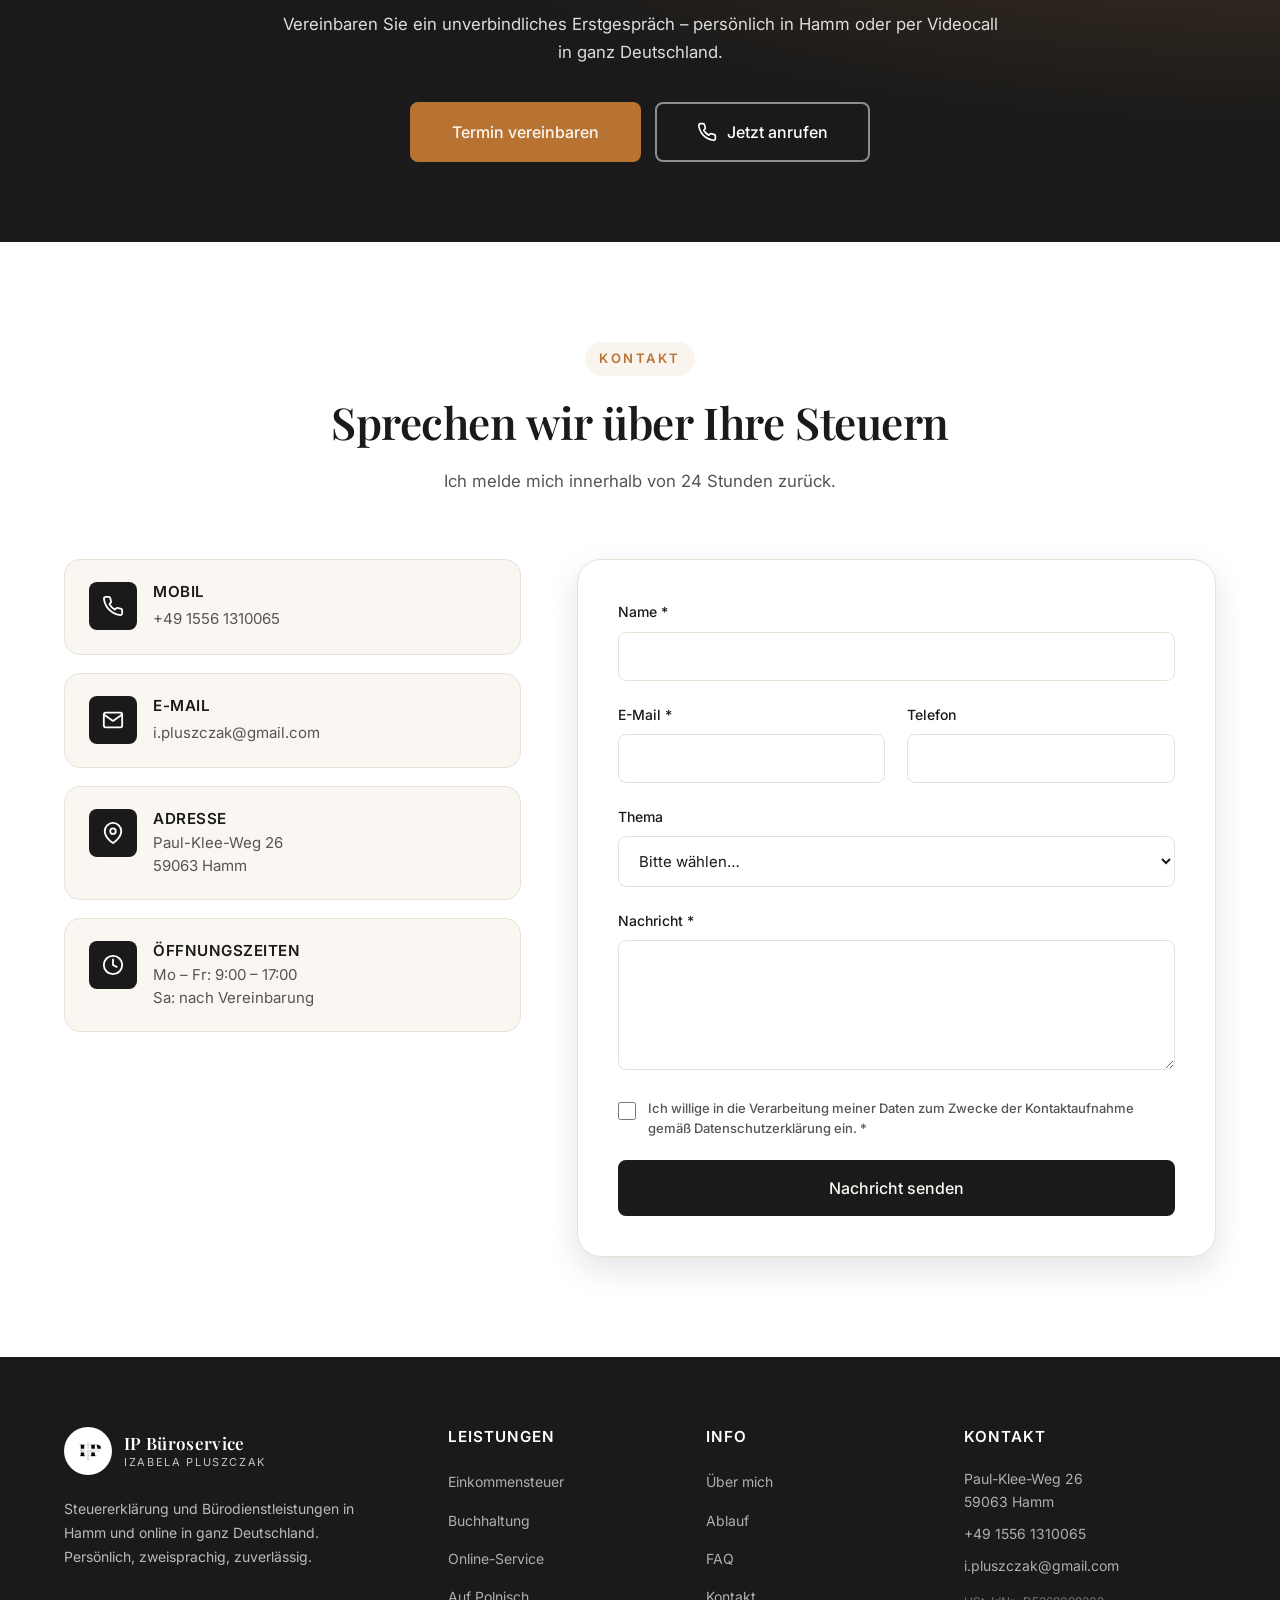
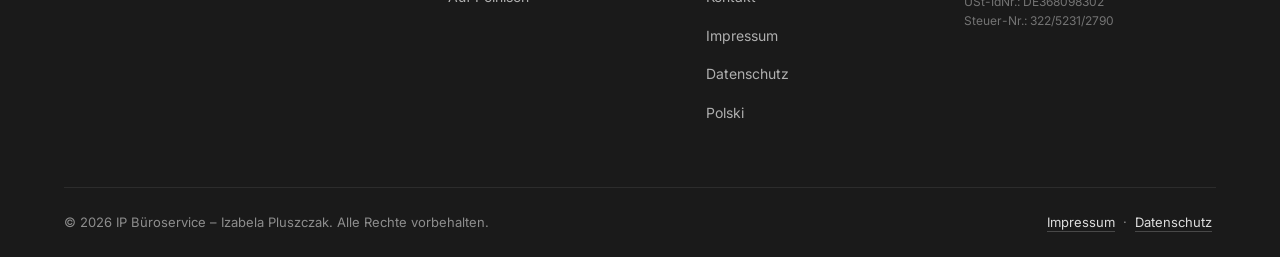
==== commit 475c708a: "Fix oversized FAQ plus icons: explicit svg width/height + display block" ====
--- a/index.html
+++ b/index.html
@@ -499,7 +499,7 @@
                 <details class="faq-item">
                     <summary class="faq-question">
                         <span>Wie viel kostet eine Steuererklärung?</span>
-                        <span class="faq-icon" aria-hidden="true"><svg viewBox="0 0 24 24" fill="none" stroke="currentColor" stroke-width="2.5" stroke-linecap="round"><path d="M12 5v14M5 12h14"/></svg></span>
+                        <span class="faq-icon" aria-hidden="true"><svg width="16" height="16" viewBox="0 0 24 24" fill="none" stroke="currentColor" stroke-width="2.5" stroke-linecap="round"><path d="M12 5v14M5 12h14"/></svg></span>
                     </summary>
                     <div class="faq-answer">
                         <p>Die Kosten richten sich nach dem Umfang Ihres Falls und sind durch die <strong>Steuerberatervergütungsverordnung (StBVV)</strong> sowie die Vorgaben für Lohnsteuerhilfevereine geregelt. Eine einfache Arbeitnehmer-Steuererklärung ist günstiger als ein Fall mit Vermietungseinkünften, Selbstständigkeit oder Auslandseinkünften.</p>
@@ -510,7 +510,7 @@
                 <details class="faq-item">
                     <summary class="faq-question">
                         <span>Welche Unterlagen brauche ich für die Steuererklärung?</span>
-                        <span class="faq-icon" aria-hidden="true"><svg viewBox="0 0 24 24" fill="none" stroke="currentColor" stroke-width="2.5" stroke-linecap="round"><path d="M12 5v14M5 12h14"/></svg></span>
+                        <span class="faq-icon" aria-hidden="true"><svg width="16" height="16" viewBox="0 0 24 24" fill="none" stroke="currentColor" stroke-width="2.5" stroke-linecap="round"><path d="M12 5v14M5 12h14"/></svg></span>
                     </summary>
                     <div class="faq-answer">
                         <p>In den meisten Fällen reichen folgende Unterlagen:</p>
@@ -530,7 +530,7 @@
                 <details class="faq-item">
                     <summary class="faq-question">
                         <span>Kann ich die Steuererklärung komplett online machen?</span>
-                        <span class="faq-icon" aria-hidden="true"><svg viewBox="0 0 24 24" fill="none" stroke="currentColor" stroke-width="2.5" stroke-linecap="round"><path d="M12 5v14M5 12h14"/></svg></span>
+                        <span class="faq-icon" aria-hidden="true"><svg width="16" height="16" viewBox="0 0 24 24" fill="none" stroke="currentColor" stroke-width="2.5" stroke-linecap="round"><path d="M12 5v14M5 12h14"/></svg></span>
                     </summary>
                     <div class="faq-answer">
                         <p>Ja, <strong>vollständig online</strong> – egal wo in Deutschland Sie wohnen. Sie senden mir Ihre Unterlagen sicher per E-Mail, WhatsApp oder über einen verschlüsselten Cloud-Link. Die Beratung läuft per Telefon oder Videocall.</p>
@@ -541,7 +541,7 @@
                 <details class="faq-item">
                     <summary class="faq-question">
                         <span>Bis wann muss ich meine Steuererklärung abgeben?</span>
-                        <span class="faq-icon" aria-hidden="true"><svg viewBox="0 0 24 24" fill="none" stroke="currentColor" stroke-width="2.5" stroke-linecap="round"><path d="M12 5v14M5 12h14"/></svg></span>
+                        <span class="faq-icon" aria-hidden="true"><svg width="16" height="16" viewBox="0 0 24 24" fill="none" stroke="currentColor" stroke-width="2.5" stroke-linecap="round"><path d="M12 5v14M5 12h14"/></svg></span>
                     </summary>
                     <div class="faq-answer">
                         <p>Es gibt zwei Fälle:</p>
@@ -556,7 +556,7 @@
                 <details class="faq-item">
                     <summary class="faq-question">
                         <span>Wie lange dauert die Bearbeitung?</span>
-                        <span class="faq-icon" aria-hidden="true"><svg viewBox="0 0 24 24" fill="none" stroke="currentColor" stroke-width="2.5" stroke-linecap="round"><path d="M12 5v14M5 12h14"/></svg></span>
+                        <span class="faq-icon" aria-hidden="true"><svg width="16" height="16" viewBox="0 0 24 24" fill="none" stroke="currentColor" stroke-width="2.5" stroke-linecap="round"><path d="M12 5v14M5 12h14"/></svg></span>
                     </summary>
                     <div class="faq-answer">
                         <p>Auf meiner Seite: <strong>meist innerhalb 1–2 Wochen</strong> nach Erhalt aller Unterlagen. Bei einfachen Fällen oft schneller.</p>
@@ -567,7 +567,7 @@
                 <details class="faq-item">
                     <summary class="faq-question">
                         <span>Sprechen Sie Polnisch?</span>
-                        <span class="faq-icon" aria-hidden="true"><svg viewBox="0 0 24 24" fill="none" stroke="currentColor" stroke-width="2.5" stroke-linecap="round"><path d="M12 5v14M5 12h14"/></svg></span>
+                        <span class="faq-icon" aria-hidden="true"><svg width="16" height="16" viewBox="0 0 24 24" fill="none" stroke="currentColor" stroke-width="2.5" stroke-linecap="round"><path d="M12 5v14M5 12h14"/></svg></span>
                     </summary>
                     <div class="faq-answer">
                         <p>Ja, <strong>Polnisch ist meine Muttersprache</strong>. Beratung, Unterlagen und Korrespondenz – alles auf Polnisch oder Deutsch, je nachdem wie es Ihnen lieber ist.</p>
@@ -578,7 +578,7 @@
                 <details class="faq-item">
                     <summary class="faq-question">
                         <span>Wie sicher sind meine Daten?</span>
-                        <span class="faq-icon" aria-hidden="true"><svg viewBox="0 0 24 24" fill="none" stroke="currentColor" stroke-width="2.5" stroke-linecap="round"><path d="M12 5v14M5 12h14"/></svg></span>
+                        <span class="faq-icon" aria-hidden="true"><svg width="16" height="16" viewBox="0 0 24 24" fill="none" stroke="currentColor" stroke-width="2.5" stroke-linecap="round"><path d="M12 5v14M5 12h14"/></svg></span>
                     </summary>
                     <div class="faq-answer">
                         <p>Ihre Daten werden <strong>nach DSGVO</strong> behandelt – streng vertraulich. Konkret bedeutet das:</p>
@@ -595,7 +595,7 @@
                 <details class="faq-item">
                     <summary class="faq-question">
                         <span>Was passiert, wenn das Finanzamt Rückfragen hat?</span>
-                        <span class="faq-icon" aria-hidden="true"><svg viewBox="0 0 24 24" fill="none" stroke="currentColor" stroke-width="2.5" stroke-linecap="round"><path d="M12 5v14M5 12h14"/></svg></span>
+                        <span class="faq-icon" aria-hidden="true"><svg width="16" height="16" viewBox="0 0 24 24" fill="none" stroke="currentColor" stroke-width="2.5" stroke-linecap="round"><path d="M12 5v14M5 12h14"/></svg></span>
                     </summary>
                     <div class="faq-answer">
                         <p>Wenn das Finanzamt Rückfragen hat oder den Bescheid abweichend von der Erklärung erlässt, prüfe ich das <strong>kostenlos für Sie mit</strong>. Wenn nötig:</p>
@@ -611,7 +611,7 @@
                 <details class="faq-item">
                     <summary class="faq-question">
                         <span>Können Sie auch Selbstständige und Gewerbetreibende betreuen?</span>
-                        <span class="faq-icon" aria-hidden="true"><svg viewBox="0 0 24 24" fill="none" stroke="currentColor" stroke-width="2.5" stroke-linecap="round"><path d="M12 5v14M5 12h14"/></svg></span>
+                        <span class="faq-icon" aria-hidden="true"><svg width="16" height="16" viewBox="0 0 24 24" fill="none" stroke="currentColor" stroke-width="2.5" stroke-linecap="round"><path d="M12 5v14M5 12h14"/></svg></span>
                     </summary>
                     <div class="faq-answer">
                         <p>Ja – als <strong>IP Büroservice</strong> übernehme ich für Selbstständige und Kleinunternehmer die laufende Büroorganisation: Belege erfassen, Rechnungen schreiben, Korrespondenz mit Behörden, Vorbereitung der Unterlagen.</p>
@@ -622,7 +622,7 @@
                 <details class="faq-item">
                     <summary class="faq-question">
                         <span>Kann ich auch ohne Termin in Hamm vorbeikommen?</span>
-                        <span class="faq-icon" aria-hidden="true"><svg viewBox="0 0 24 24" fill="none" stroke="currentColor" stroke-width="2.5" stroke-linecap="round"><path d="M12 5v14M5 12h14"/></svg></span>
+                        <span class="faq-icon" aria-hidden="true"><svg width="16" height="16" viewBox="0 0 24 24" fill="none" stroke="currentColor" stroke-width="2.5" stroke-linecap="round"><path d="M12 5v14M5 12h14"/></svg></span>
                     </summary>
                     <div class="faq-answer">
                         <p>Ich bitte um eine <strong>vorherige Terminvereinbarung</strong> – telefonisch unter <a href="tel:+4915561310065">+49 1556 1310065</a> oder per E-Mail. So kann ich mir wirklich Zeit für Sie nehmen, anstatt zwischen Tür und Angel zu beraten.</p>
--- a/style.css
+++ b/style.css
@@ -1662,7 +1662,13 @@
     transition: var(--transition);
 }
 
+.faq-question > span:first-child {
+    flex: 1;
+    min-width: 0;
+}
+
 .faq-question::-webkit-details-marker { display: none; }
+.faq-question::marker { display: none; content: ""; }
 
 .faq-question:hover {
     color: var(--copper);
@@ -1690,6 +1696,8 @@
 .faq-icon svg {
     width: 16px;
     height: 16px;
+    display: block;
+    flex-shrink: 0;
 }
 
 .faq-answer {
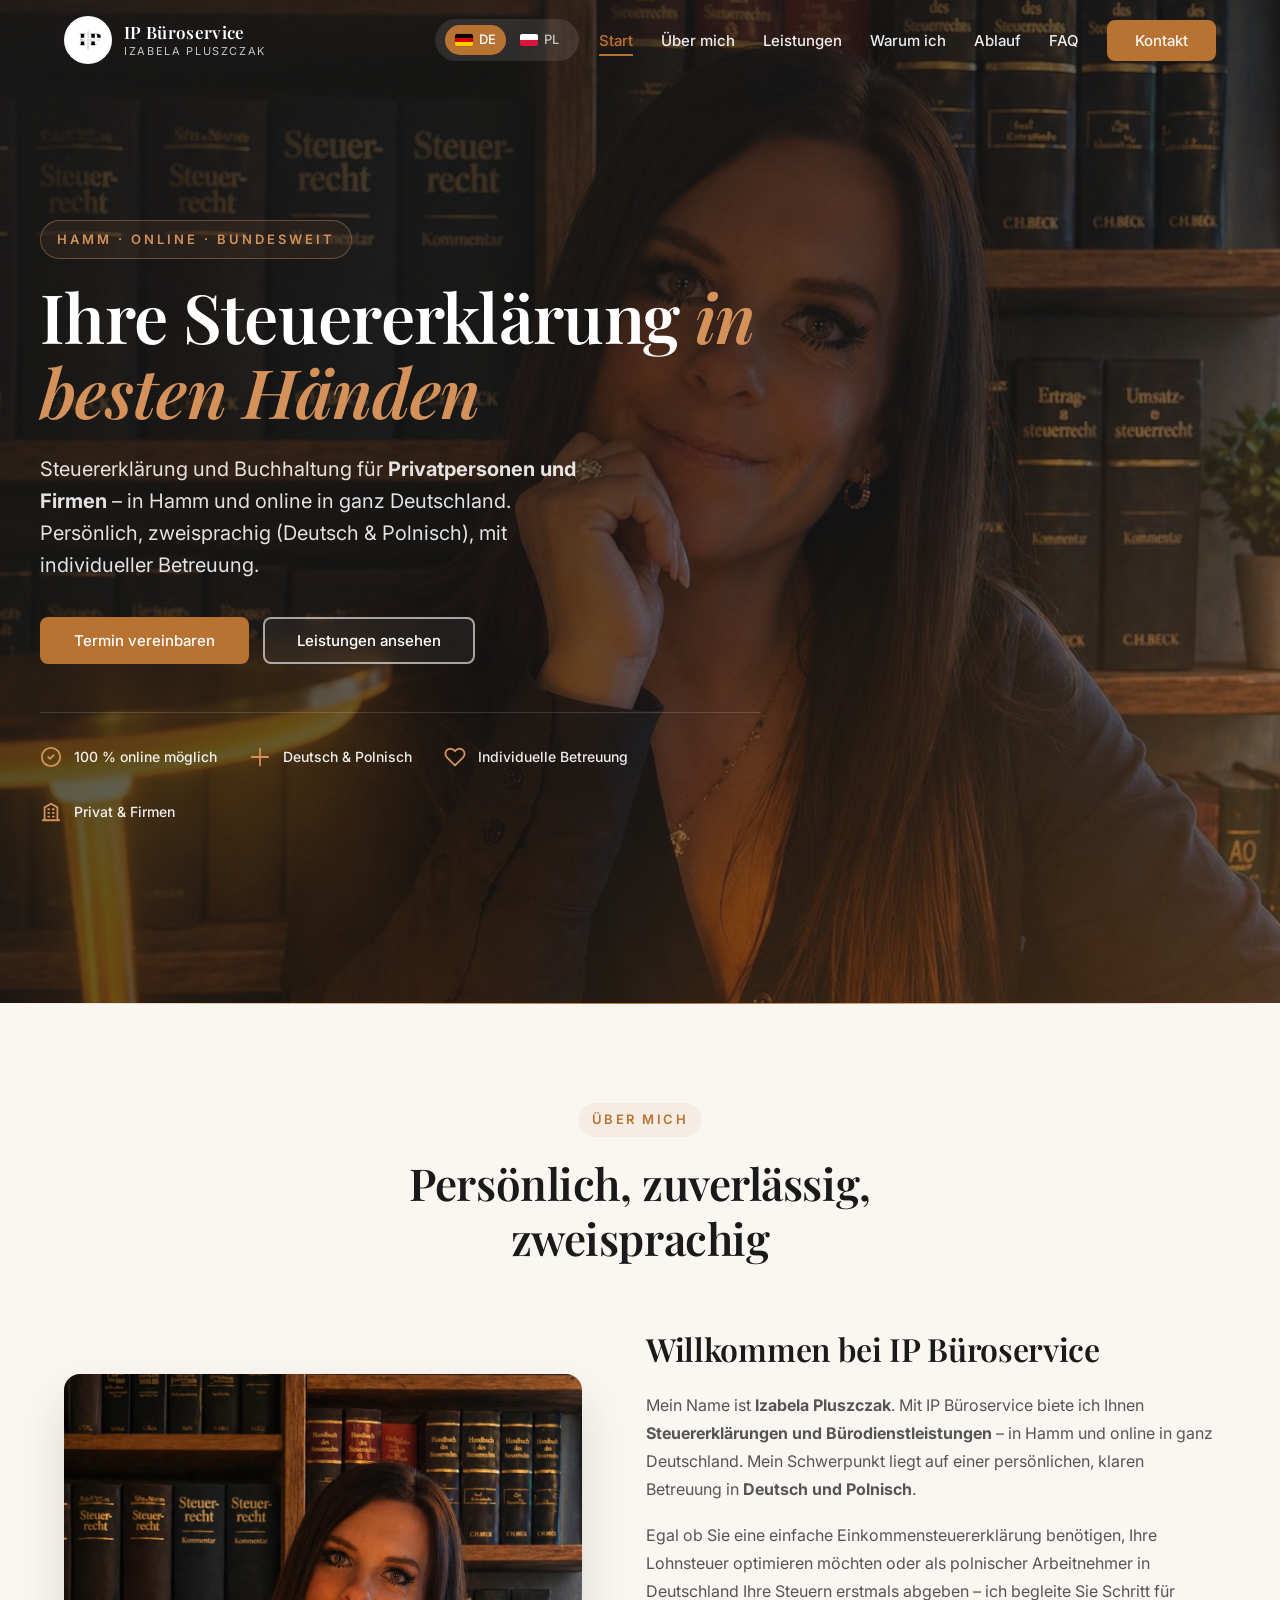
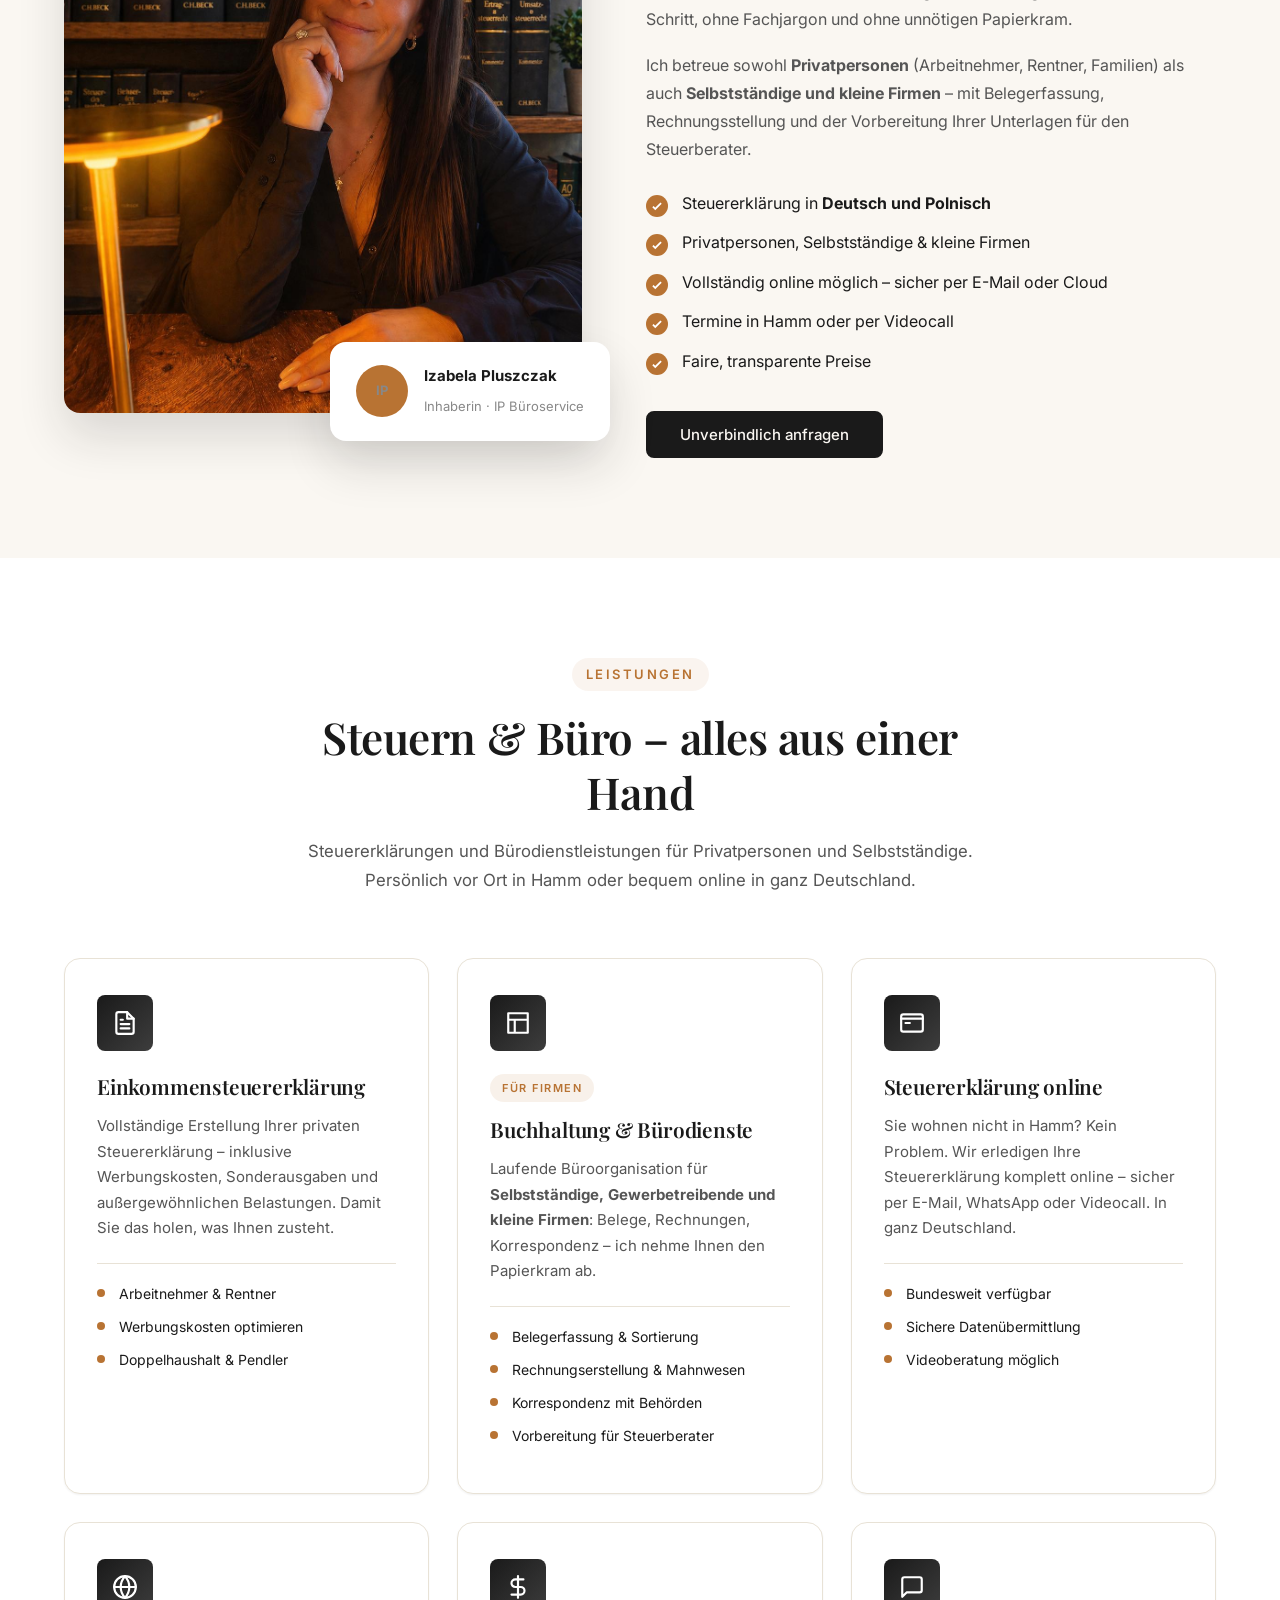
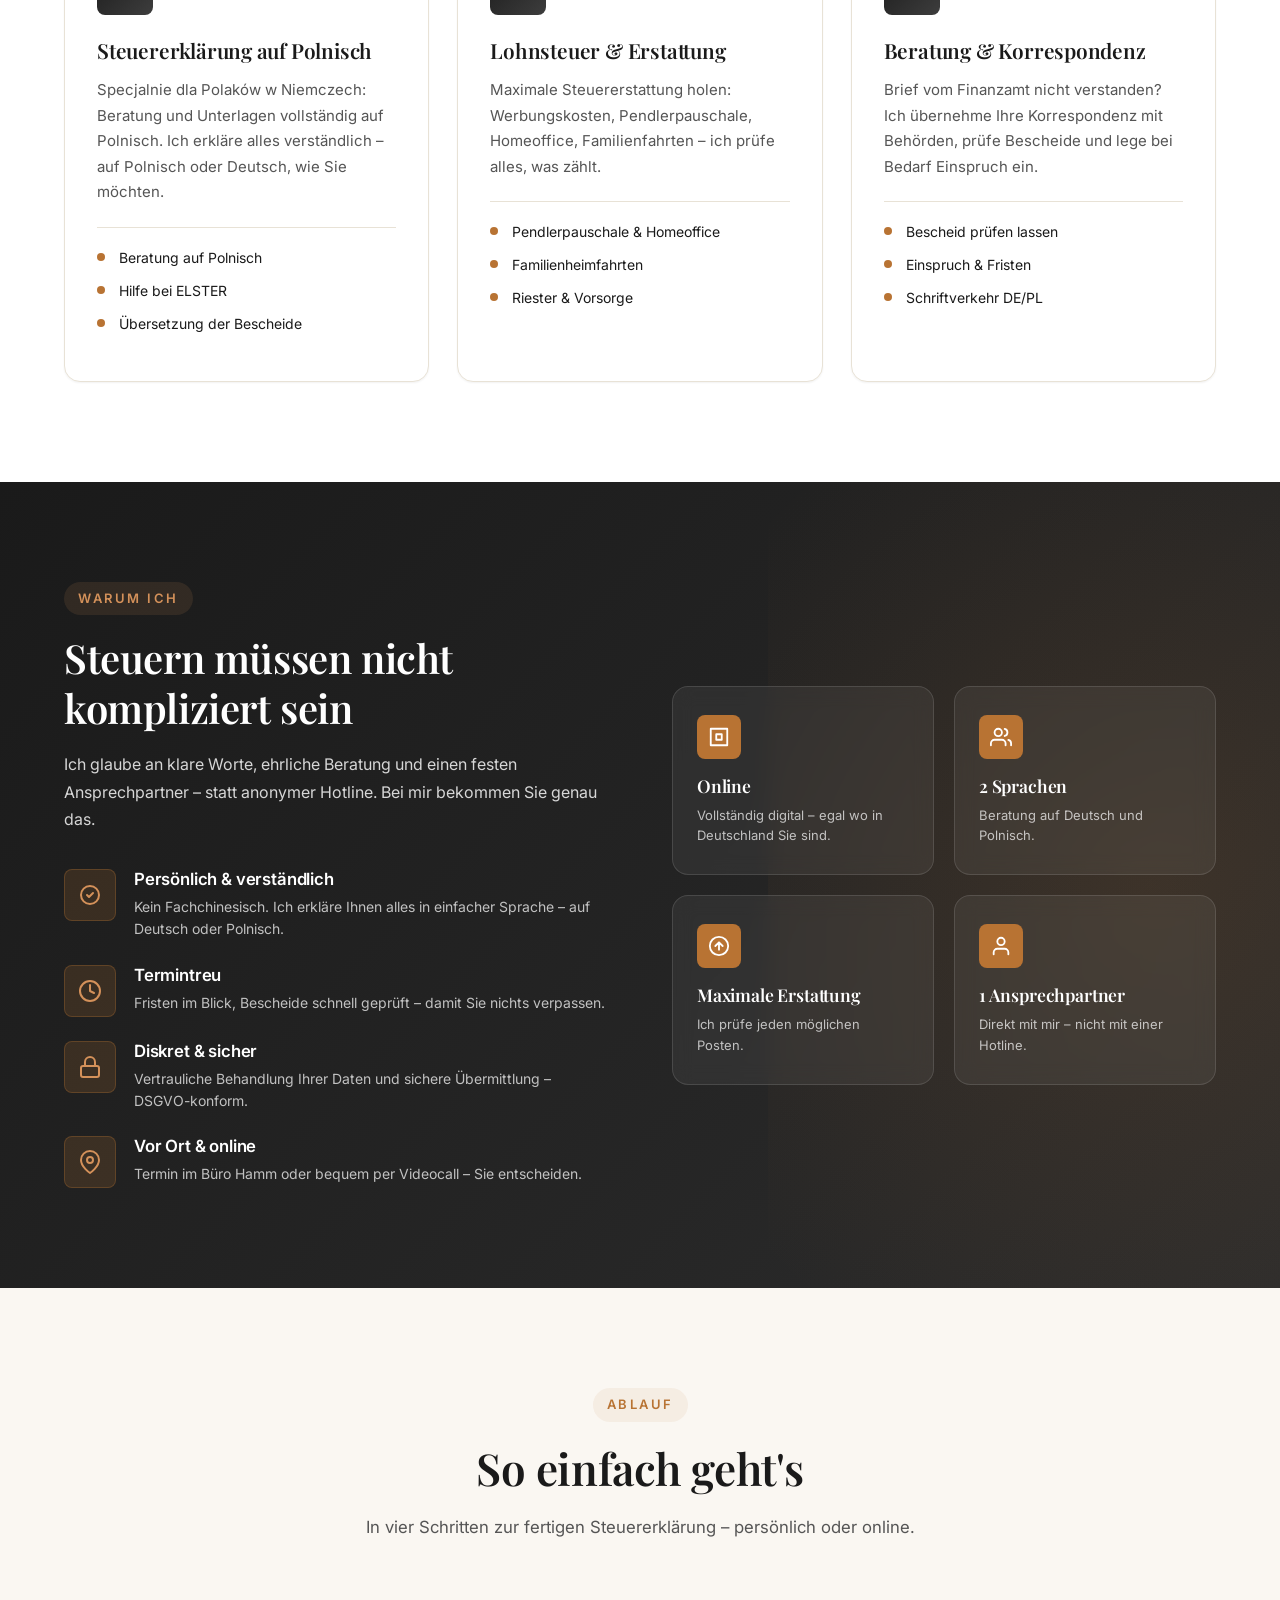
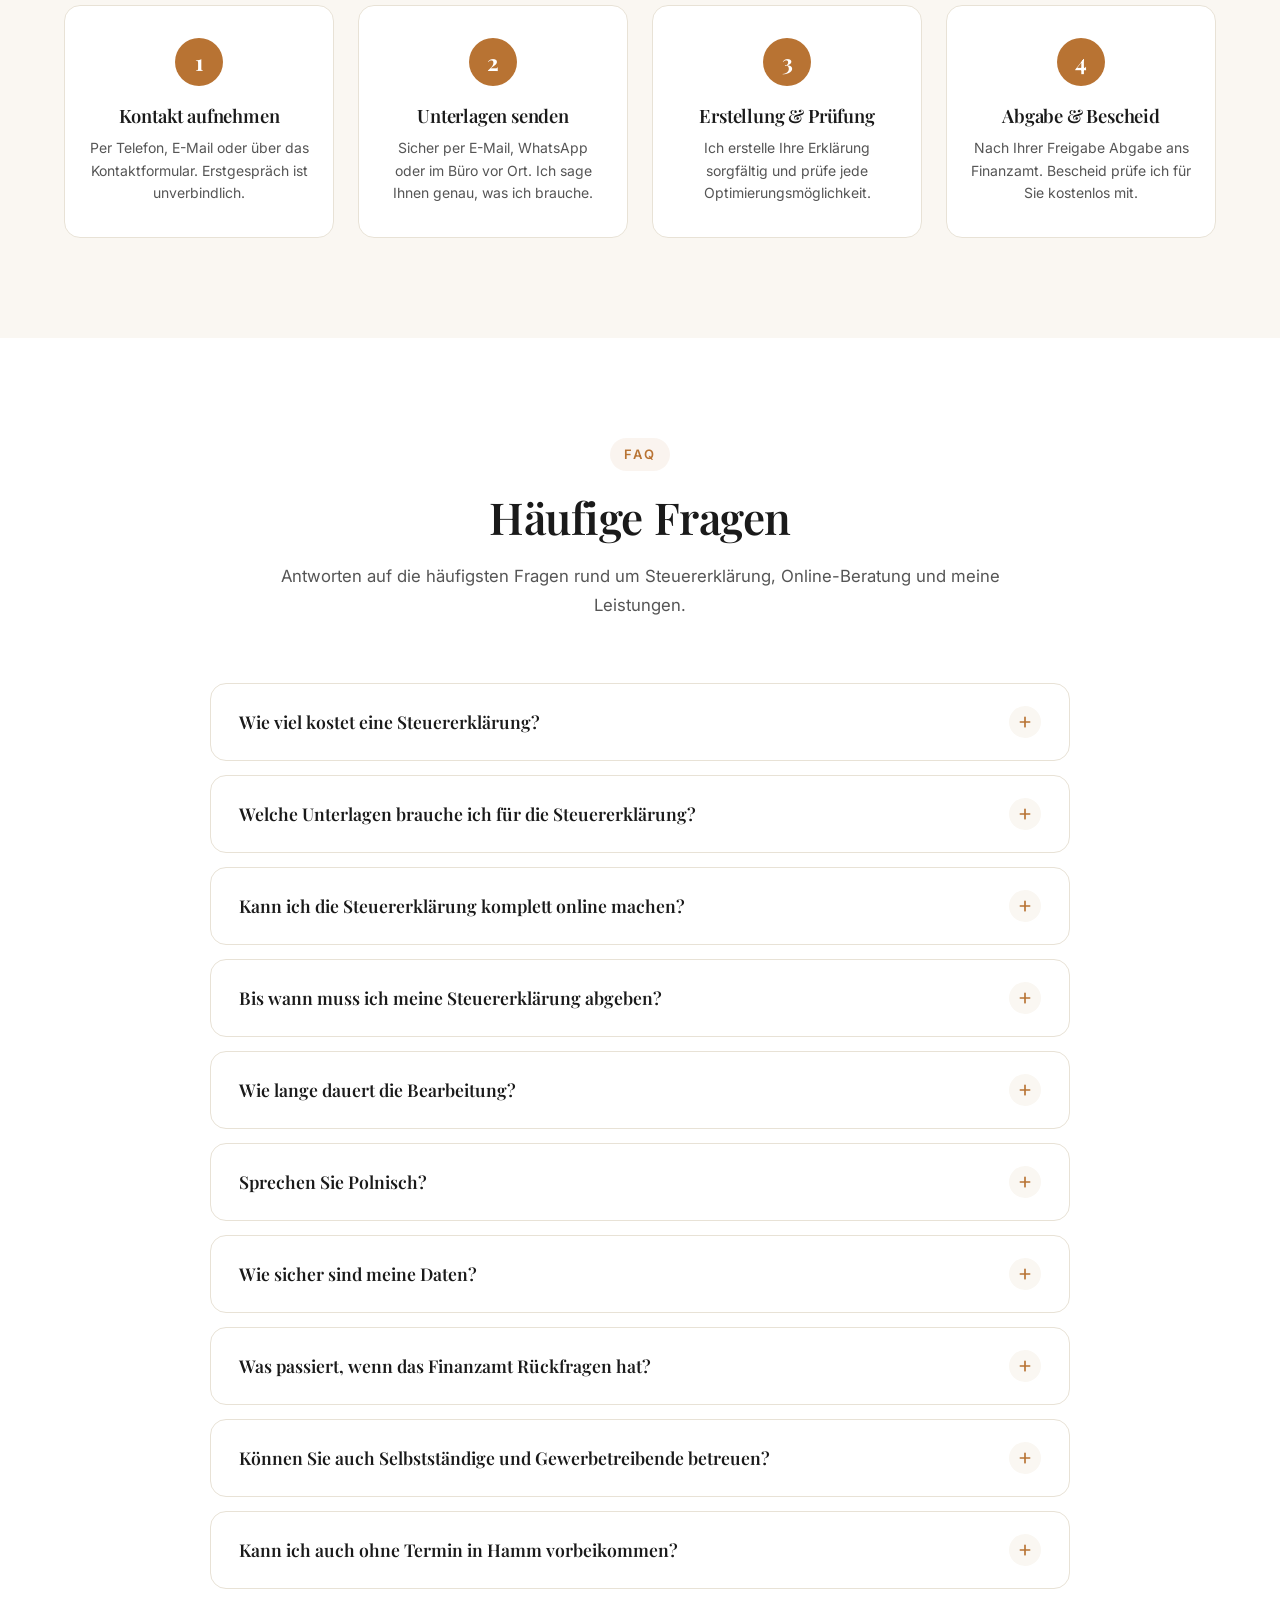
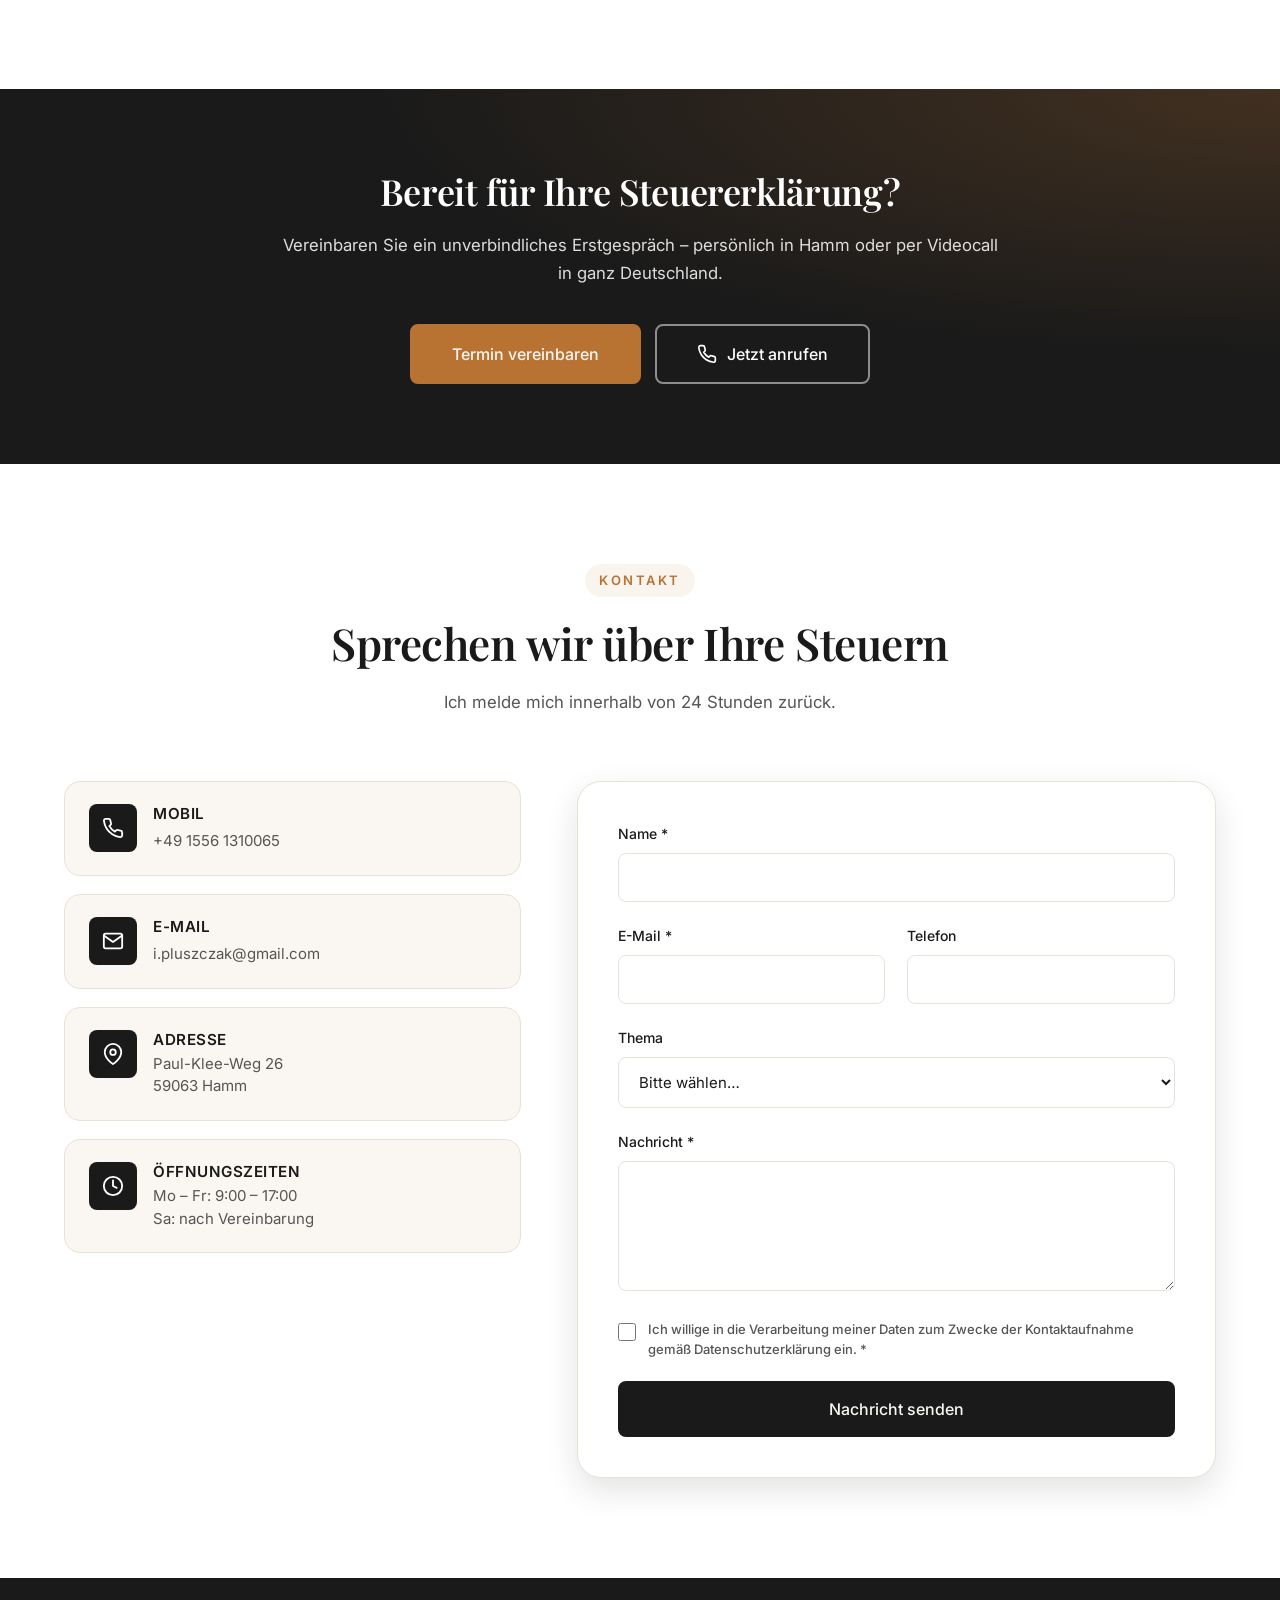
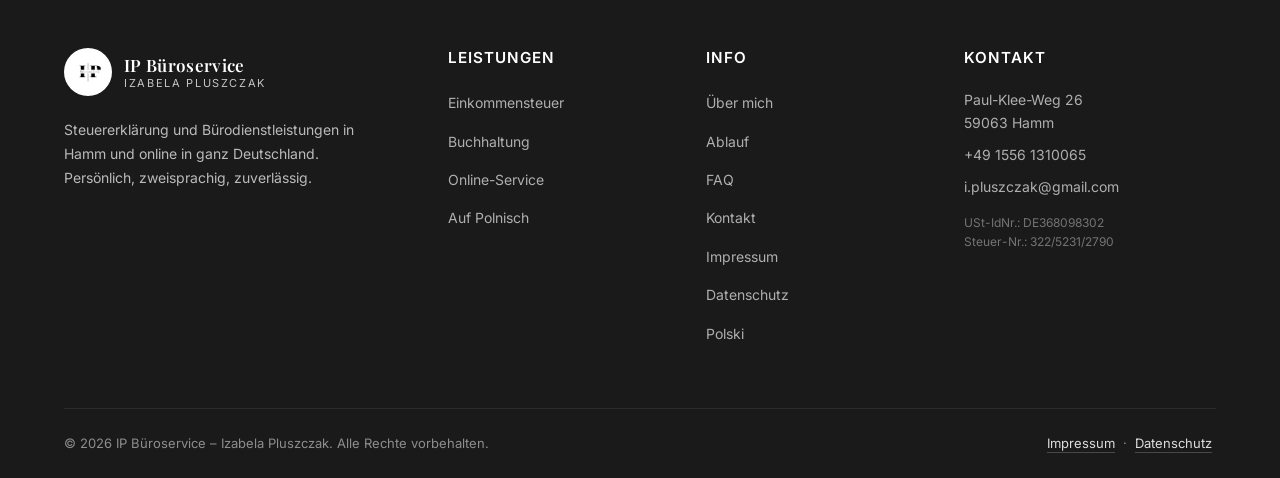
==== commit 9db9afcb: "Highlight B2B offering: hero subtitle, 'Privat & Firmen' feature, about paragraph, prominent Buchhal" ====
--- a/index.html
+++ b/index.html
@@ -179,7 +179,7 @@
             <div class="hero-text">
                 <span class="hero-eyebrow">Hamm · Online · Bundesweit</span>
                 <h1>Ihre Steuererklärung <span class="highlight">in besten Händen</span></h1>
-                <p class="hero-subtitle">Steuererklärung und Buchhaltung in Hamm und online in ganz Deutschland. Persönlich, zweisprachig (Deutsch &amp; Polnisch) und mit individueller Betreuung – als wären Sie bei mir im Büro.</p>
+                <p class="hero-subtitle">Steuererklärung und Buchhaltung für <strong>Privatpersonen und Firmen</strong> – in Hamm und online in ganz Deutschland. Persönlich, zweisprachig (Deutsch &amp; Polnisch), mit individueller Betreuung.</p>
                 <div class="hero-buttons">
                     <a href="#contact" class="btn btn-primary">Termin vereinbaren</a>
                     <a href="#services" class="btn btn-secondary">Leistungen ansehen</a>
@@ -203,6 +203,12 @@
                             <path d="M20.84 4.61a5.5 5.5 0 00-7.78 0L12 5.67l-1.06-1.06a5.5 5.5 0 00-7.78 7.78l1.06 1.06L12 21.23l7.78-7.78 1.06-1.06a5.5 5.5 0 000-7.78z"/>
                         </svg>
                         <span>Individuelle Betreuung</span>
+                    </div>
+                    <div class="hero-feature">
+                        <svg viewBox="0 0 24 24" fill="none" stroke="currentColor" stroke-width="2" stroke-linecap="round" stroke-linejoin="round" aria-hidden="true">
+                            <path d="M3 21h18M5 21V7l7-4 7 4v14M9 9h1M9 13h1M9 17h1M14 9h1M14 13h1M14 17h1"/>
+                        </svg>
+                        <span>Privat &amp; Firmen</span>
                     </div>
                 </div>
             </div>
@@ -231,8 +237,10 @@
                     <h3>Willkommen bei IP Büroservice</h3>
                     <p>Mein Name ist <strong>Izabela Pluszczak</strong>. Mit IP Büroservice biete ich Ihnen <strong>Steuererklärungen und Bürodienstleistungen</strong> – in Hamm und online in ganz Deutschland. Mein Schwerpunkt liegt auf einer persönlichen, klaren Betreuung in <strong>Deutsch und Polnisch</strong>.</p>
                     <p>Egal ob Sie eine einfache Einkommensteuererklärung benötigen, Ihre Lohnsteuer optimieren möchten oder als polnischer Arbeitnehmer in Deutschland Ihre Steuern erstmals abgeben – ich begleite Sie Schritt für Schritt, ohne Fachjargon und ohne unnötigen Papierkram.</p>
+                    <p>Ich betreue sowohl <strong>Privatpersonen</strong> (Arbeitnehmer, Rentner, Familien) als auch <strong>Selbstständige und kleine Firmen</strong> – mit Belegerfassung, Rechnungsstellung und der Vorbereitung Ihrer Unterlagen für den Steuerberater.</p>
                     <ul class="about-list">
                         <li>Steuererklärung in <strong>Deutsch und Polnisch</strong></li>
+                        <li>Privatpersonen, Selbstständige &amp; kleine Firmen</li>
                         <li>Vollständig online möglich – sicher per E-Mail oder Cloud</li>
                         <li>Termine in Hamm oder per Videocall</li>
                         <li>Faire, transparente Preise</li>
@@ -274,12 +282,14 @@
                             <path d="M3 3h18v18H3zM3 9h18M9 21V9"/>
                         </svg>
                     </div>
+                    <span class="service-tag">Für Firmen</span>
                     <h3>Buchhaltung &amp; Bürodienste</h3>
-                    <p>Laufende Büroorganisation für Selbstständige und Kleinunternehmen: Belege, Rechnungen, Korrespondenz – ich nehme Ihnen den Papierkram ab.</p>
+                    <p>Laufende Büroorganisation für <strong>Selbstständige, Gewerbetreibende und kleine Firmen</strong>: Belege, Rechnungen, Korrespondenz – ich nehme Ihnen den Papierkram ab.</p>
                     <ul>
                         <li>Belegerfassung &amp; Sortierung</li>
-                        <li>Rechnungserstellung</li>
+                        <li>Rechnungserstellung &amp; Mahnwesen</li>
                         <li>Korrespondenz mit Behörden</li>
+                        <li>Vorbereitung für Steuerberater</li>
                     </ul>
                 </article>
 
--- a/style.css
+++ b/style.css
@@ -709,6 +709,19 @@
     margin-bottom: 14px;
 }
 
+.service-tag {
+    display: inline-block;
+    font-size: 11px;
+    font-weight: 600;
+    text-transform: uppercase;
+    letter-spacing: 1.5px;
+    color: var(--copper);
+    background: rgba(184, 115, 51, 0.1);
+    padding: 5px 12px;
+    border-radius: 999px;
+    margin-bottom: 14px;
+}
+
 .service-card > p {
     color: var(--text-light);
     margin-bottom: 22px;
